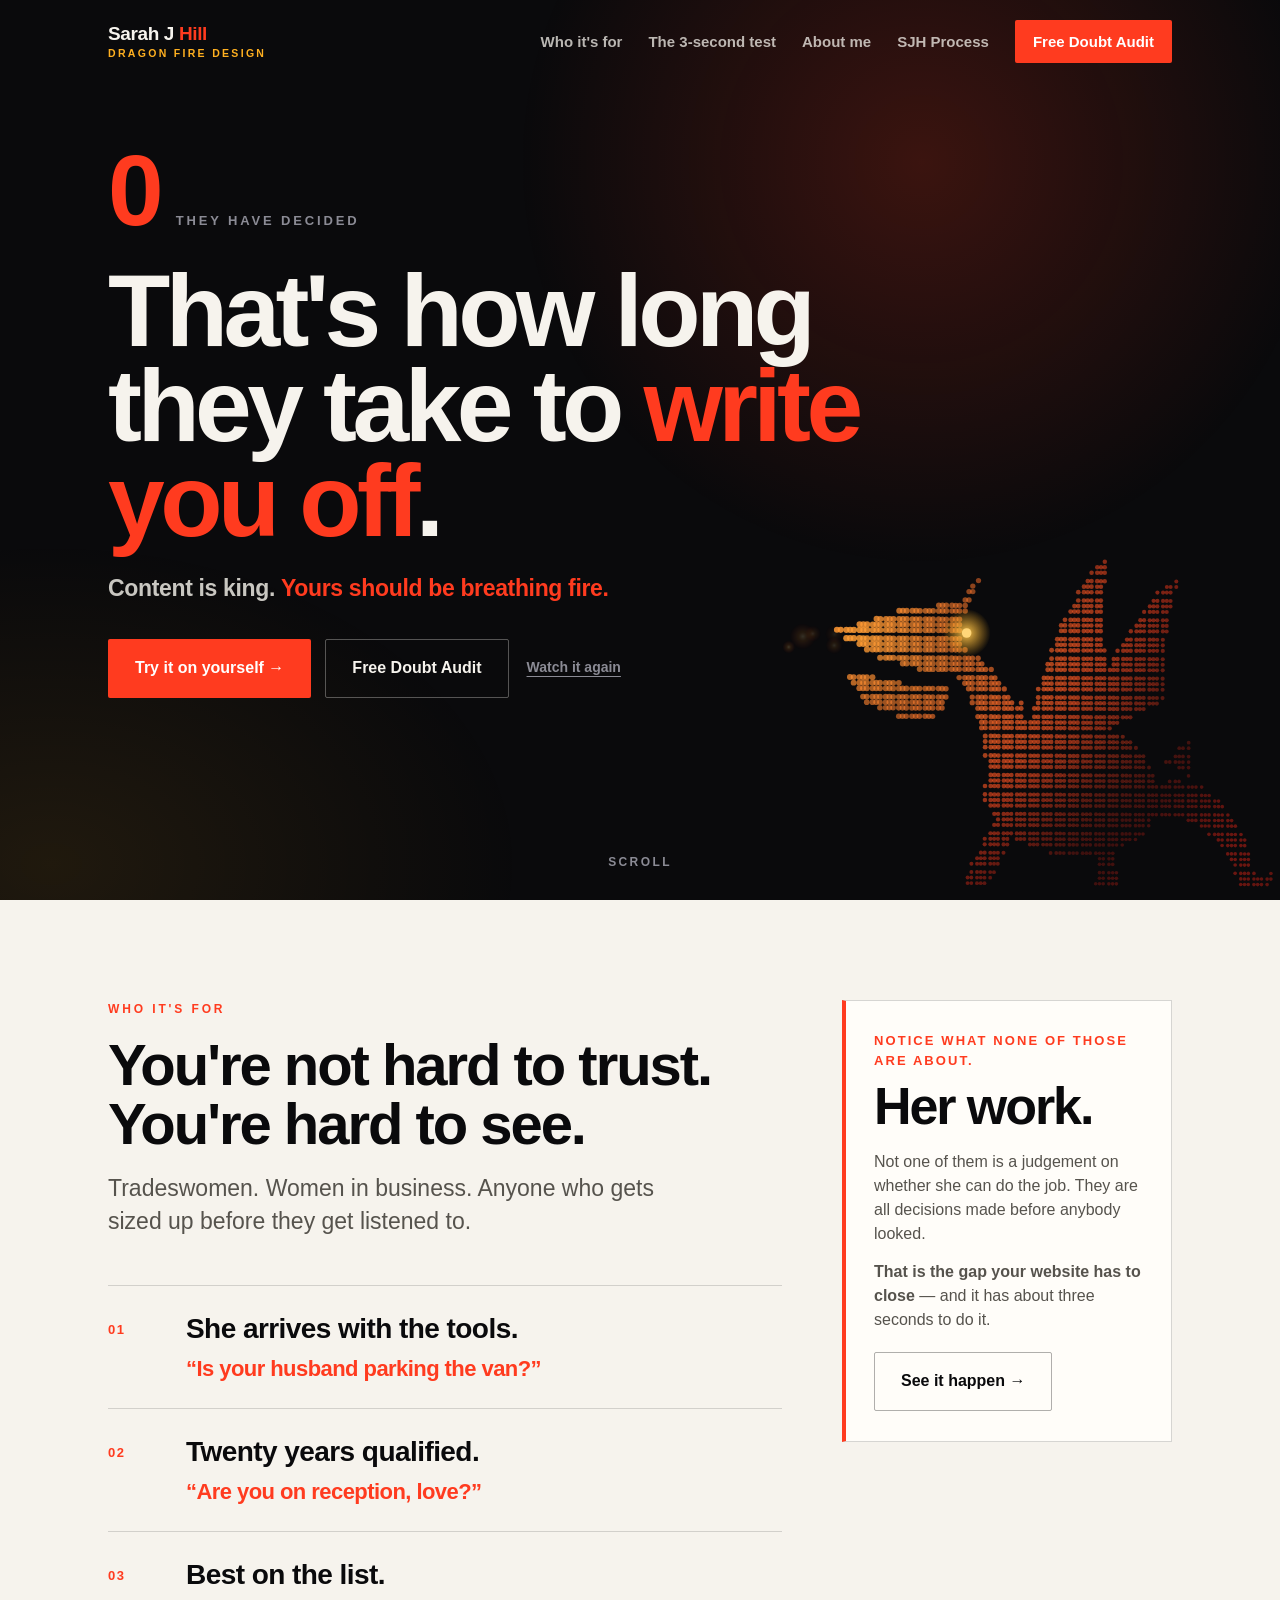
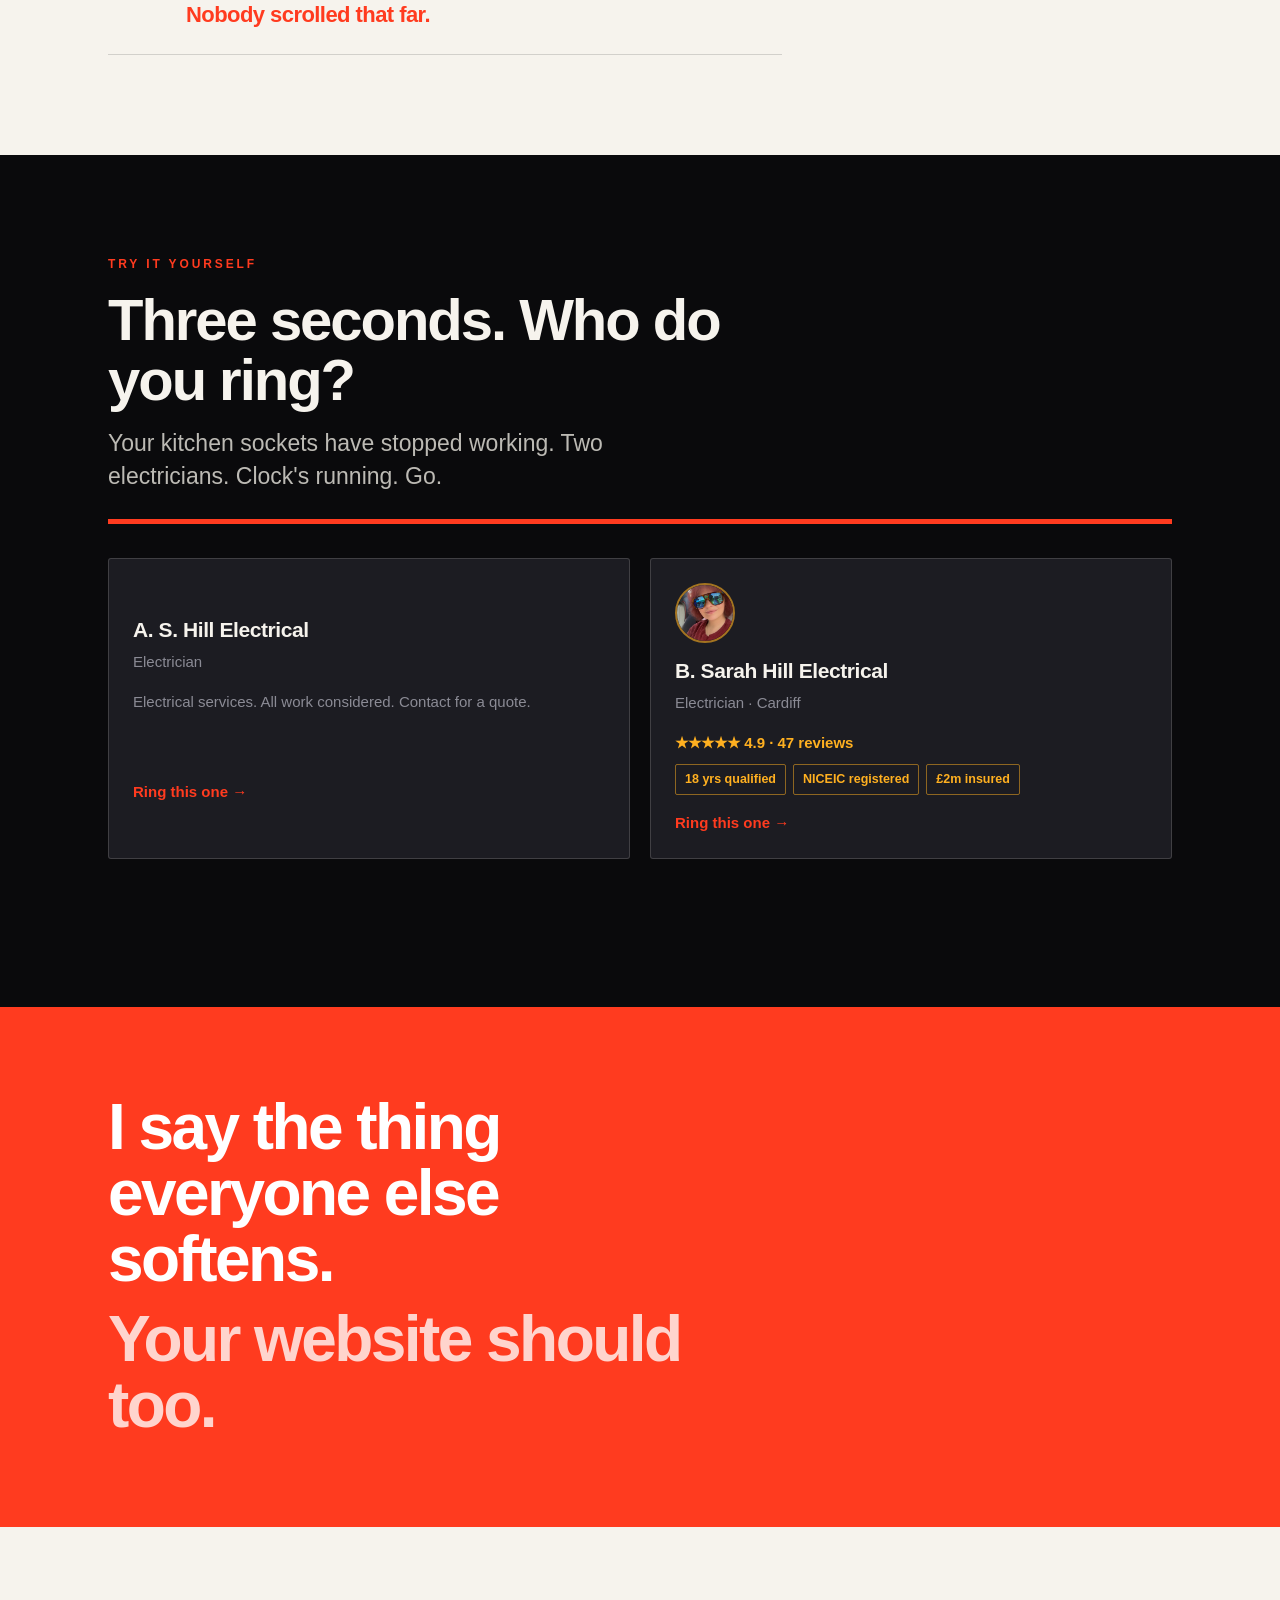
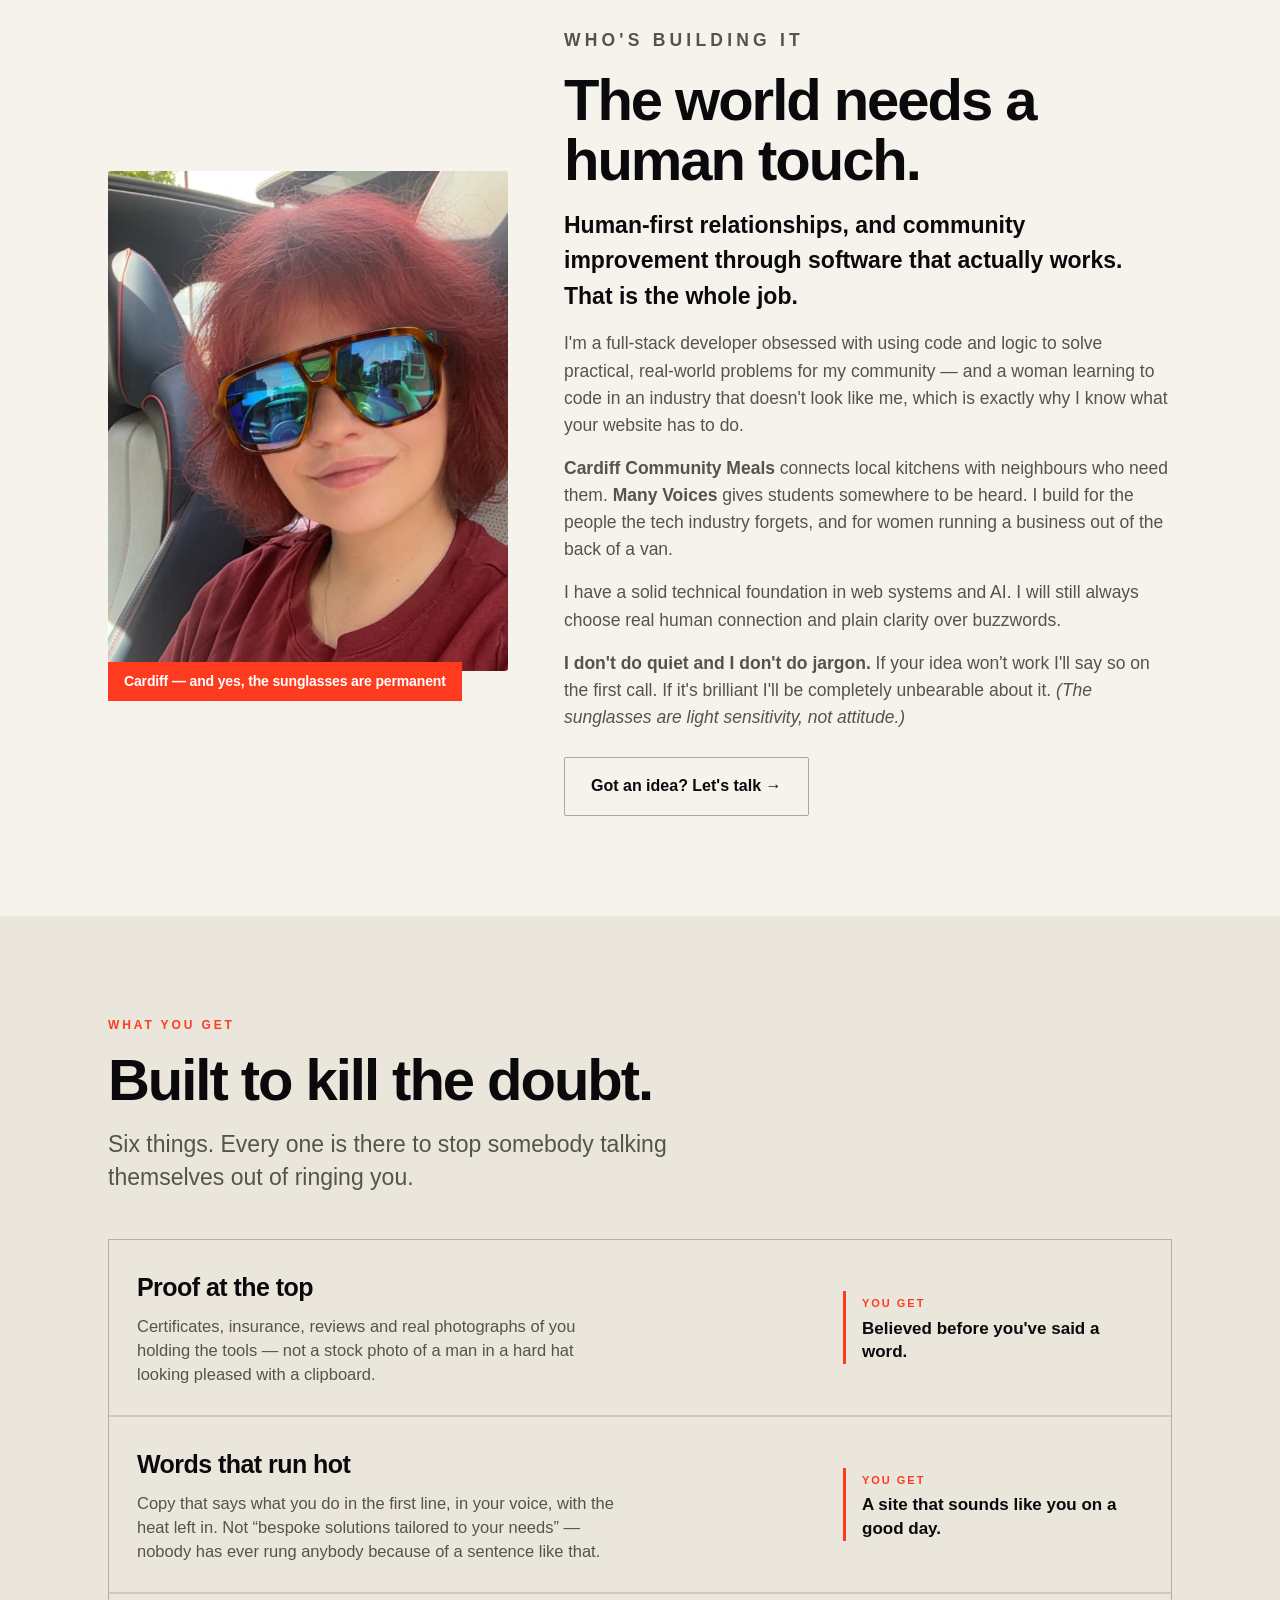
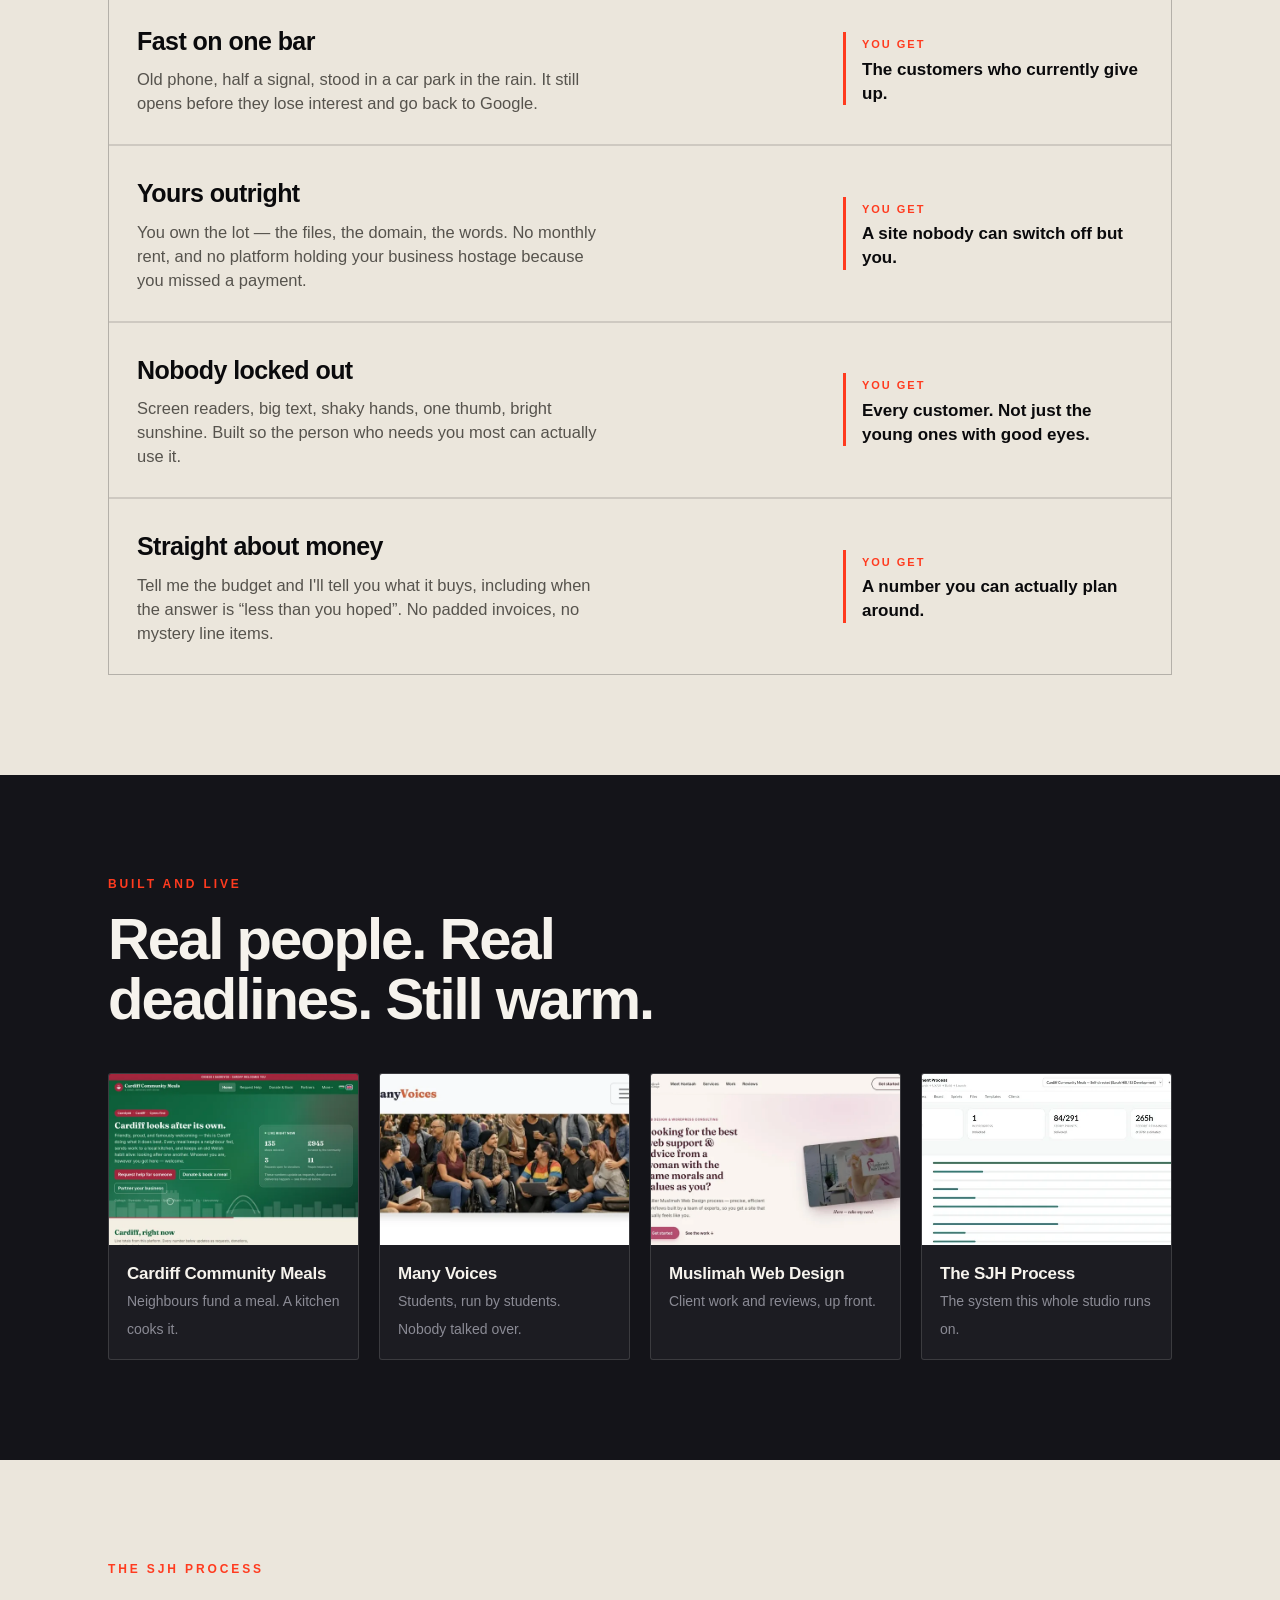
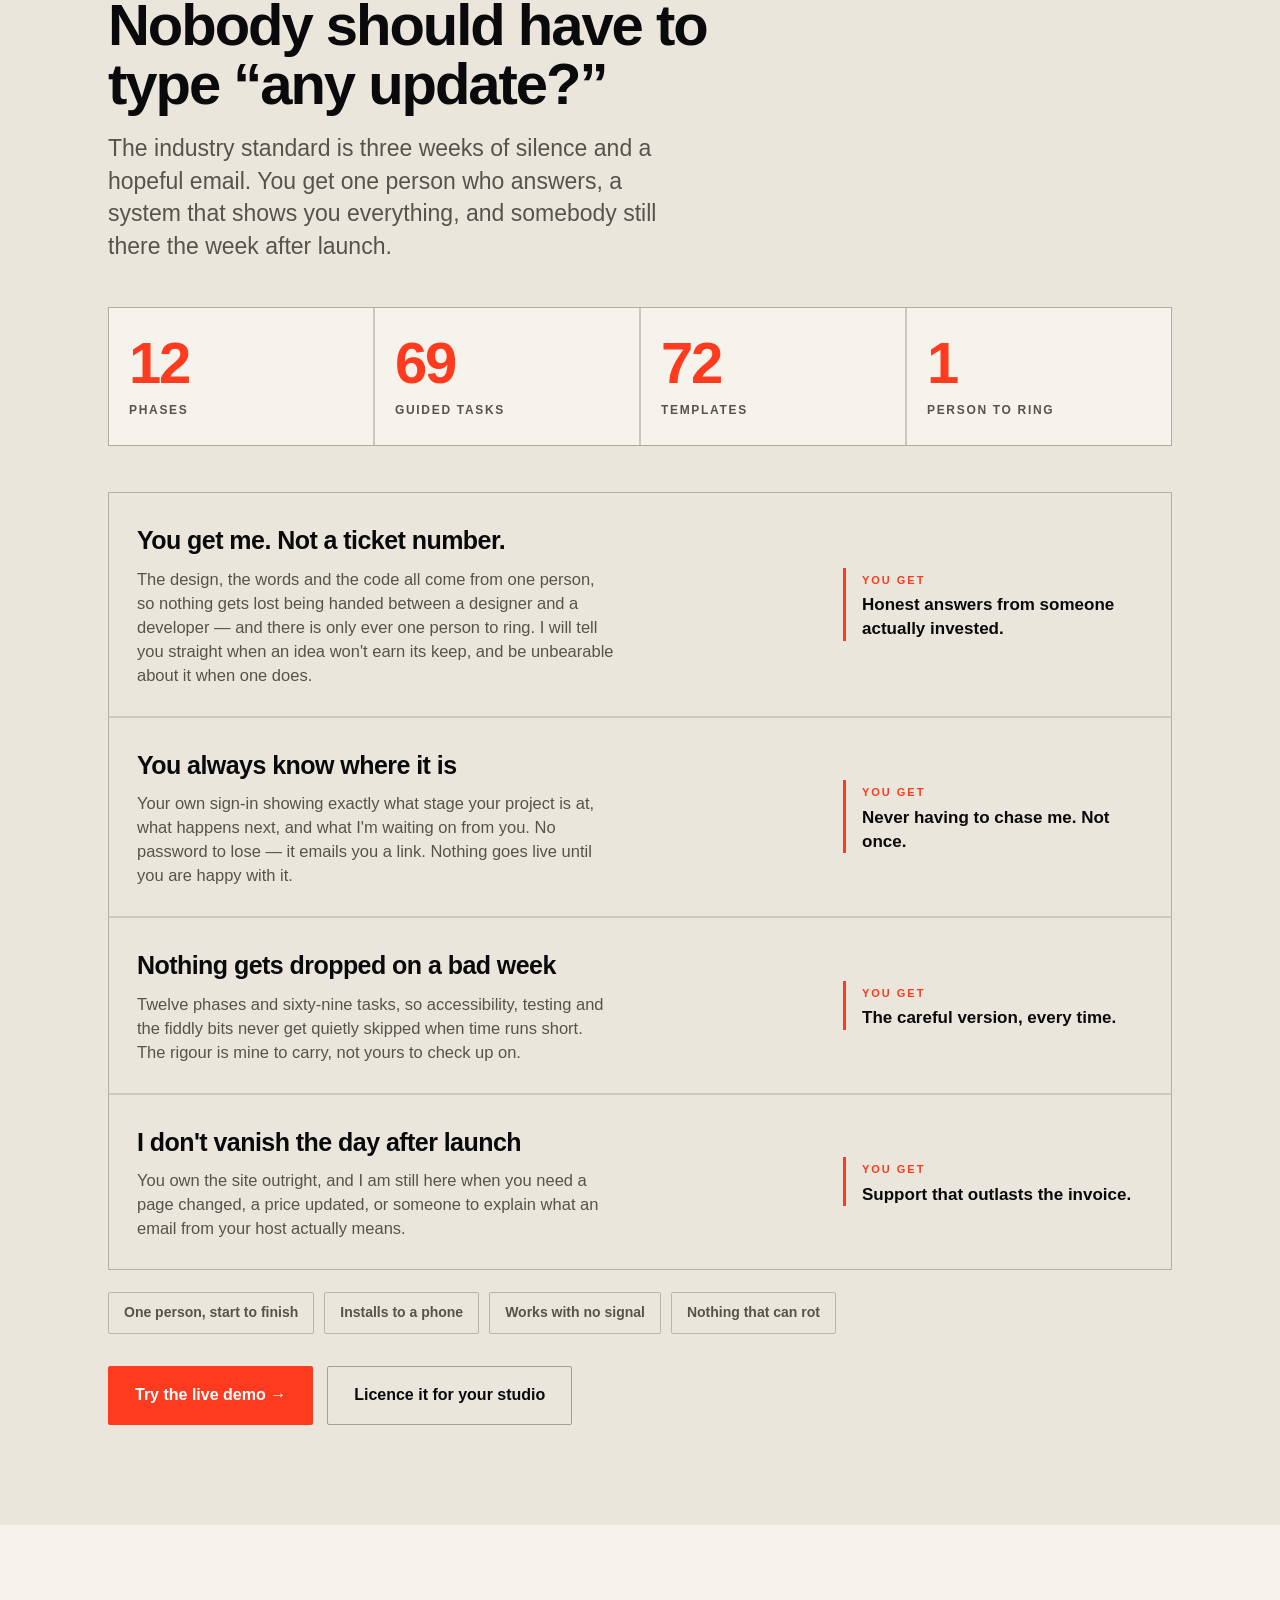
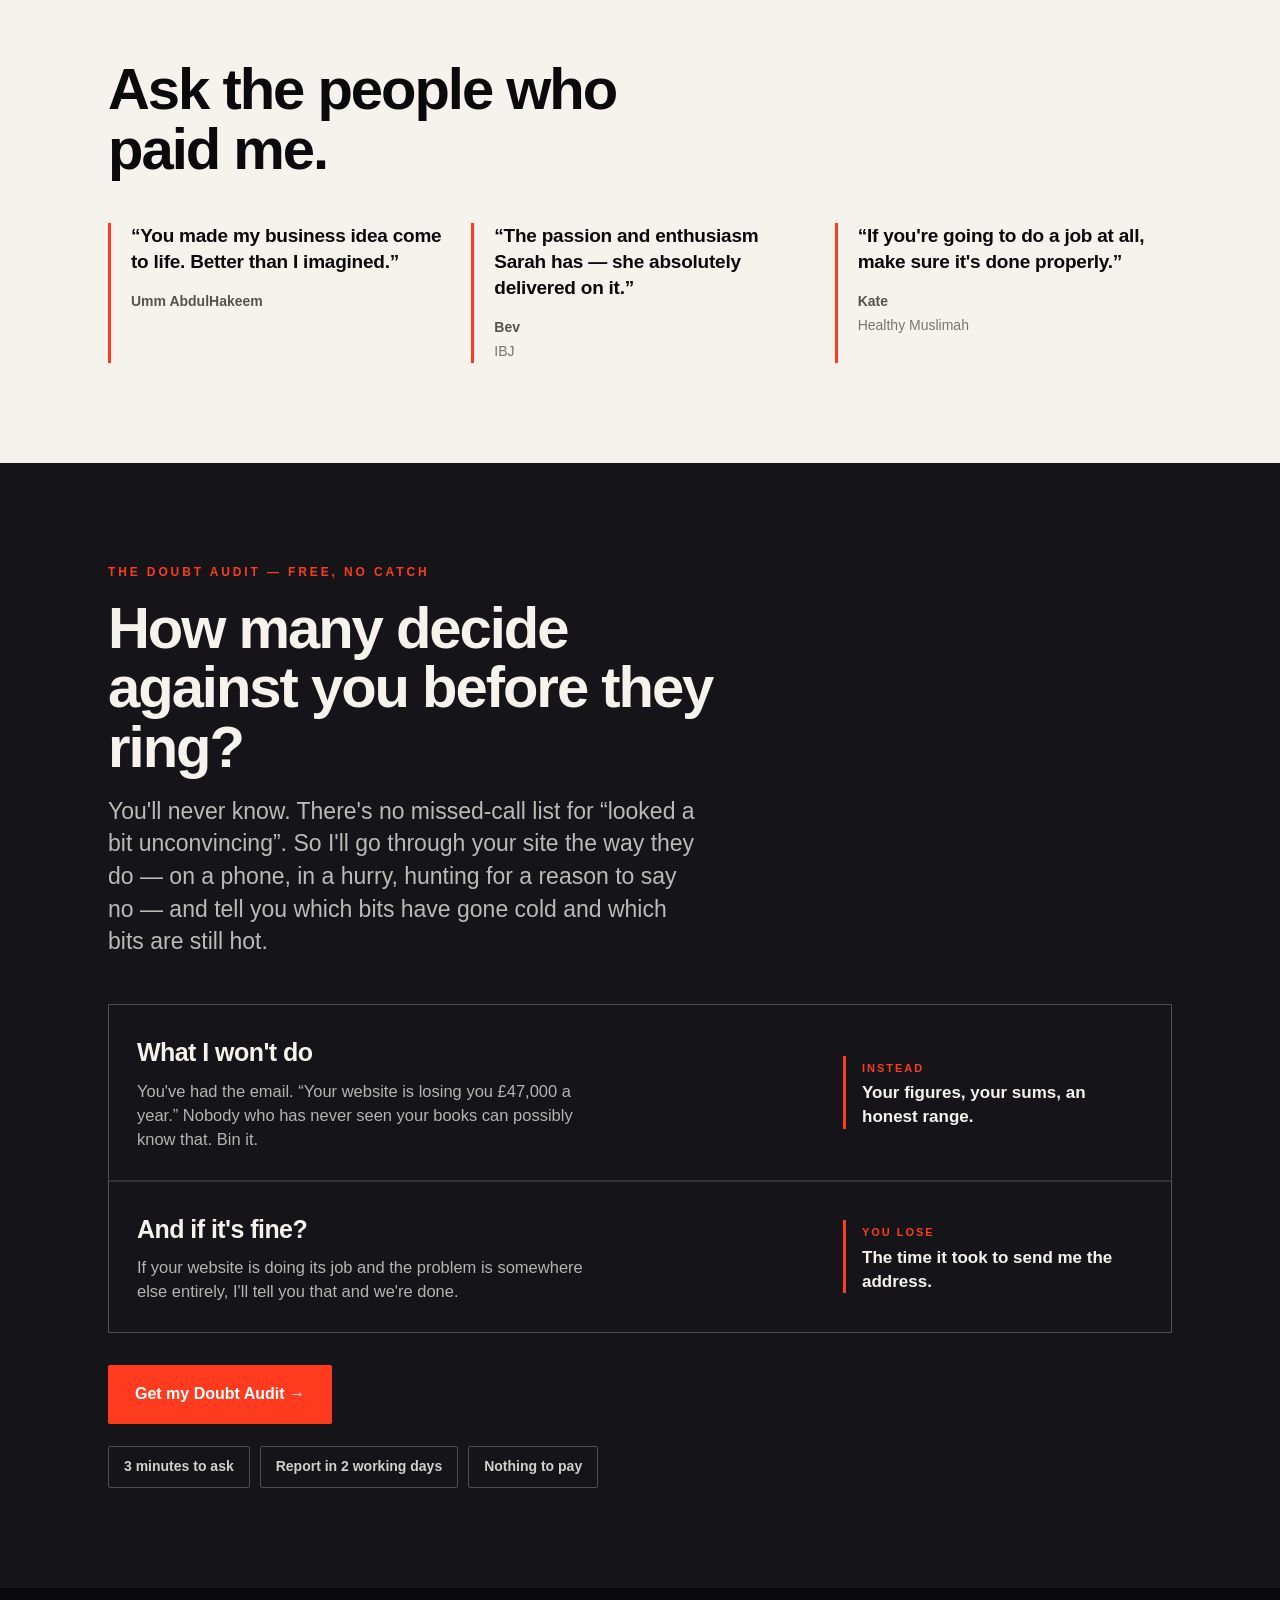
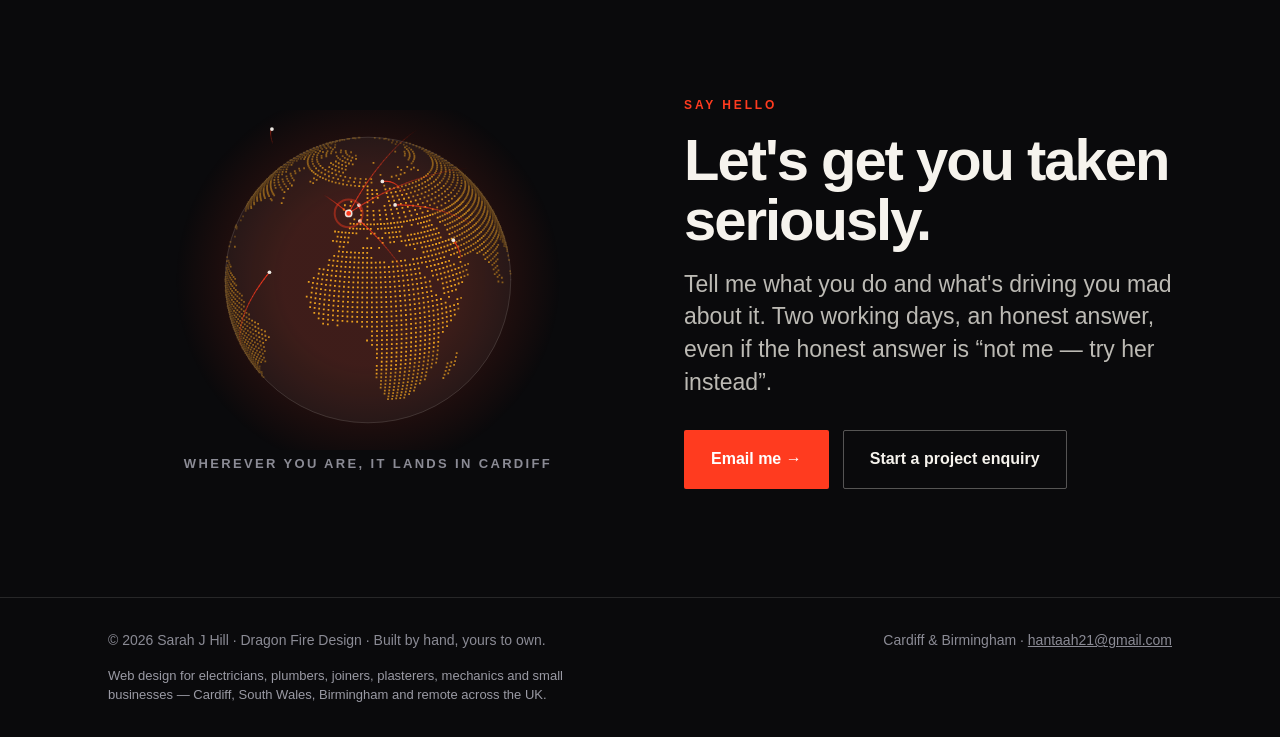
==== index.html @ 54411e5e "Dragon fire across the hero, new slogan, hot copy./deploy.sh" ====
<!DOCTYPE html>
<html lang="en-GB">
<head>
  <meta charset="UTF-8">
  <meta name="viewport" content="width=device-width, initial-scale=1">

  <!-- ============ SEO ============ -->
  <title>Websites for Tradeswomen &amp; Women in Business | Sarah J Hill, Cardiff &amp; Birmingham</title>
  <meta name="description" content="Hand-built, accessible websites for tradeswomen and women in business in Cardiff, Birmingham and across the UK. Proof-first design that gets you taken seriously. Free Doubt Audit — you own the site outright, no monthly rent.">
  <link rel="canonical" href="https://sarahjhill.com/">
  <meta name="author" content="Sarah J Hill">
  <meta name="robots" content="index, follow, max-image-preview:large">
  <meta name="theme-color" content="#0a0a0c">

  <!-- Social sharing -->
  <meta property="og:type" content="website">
  <meta property="og:url" content="https://sarahjhill.com/">
  <meta property="og:site_name" content="Sarah J Hill">
  <meta property="og:title" content="Three seconds is all you get. I build the website that argues back.">
  <meta property="og:description" content="Websites for tradeswomen and women in business. Proof-first design, built by hand in Cardiff and Birmingham.">
  <meta property="og:image" content="https://sarahjhill.com/assets/img/me-sunglasses.webp">
  <meta property="og:locale" content="en_GB">
  <meta name="twitter:card" content="summary_large_image">
  <meta name="twitter:title" content="Three seconds is all you get. I build the website that argues back.">
  <meta name="twitter:description" content="Websites for tradeswomen and women in business. Cardiff &amp; Birmingham.">
  <meta name="twitter:image" content="https://sarahjhill.com/assets/img/me-sunglasses.webp">

  <link rel="icon" href="favicon.svg" type="image/svg+xml">

  <!-- ============ STYLES ============ -->
  <link rel="stylesheet" href="assets/css/01-tokens.css">
  <link rel="stylesheet" href="assets/css/02-layout.css">
  <link rel="stylesheet" href="assets/css/03-components.css">
  <link rel="stylesheet" href="assets/css/05-scene.css">
  <link rel="stylesheet" href="assets/css/06-globe.css">
  <link rel="stylesheet" href="assets/css/04-motion.css">

  <!-- ============ STRUCTURED DATA ============ -->
  <script type="application/ld+json">
  {
    "@context": "https://schema.org",
    "@type": "ProfessionalService",
    "name": "Sarah J Hill",
    "alternateName": "SJ Development",
    "url": "https://sarahjhill.com/",
    "image": "https://sarahjhill.com/assets/img/me-sunglasses.webp",
    "email": "hantaah21@gmail.com",
    "description": "Hand-built, accessible websites for tradeswomen, women in business, community projects and charities.",
    "priceRange": "££",
    "founder": {
      "@type": "Person",
      "name": "Sarah Hill",
      "jobTitle": "Full-Stack Software Developer",
      "sameAs": [
        "https://github.com/sarahjhill",
        "https://www.linkedin.com/in/sarah-hill-software-developer/"
      ]
    },
    "areaServed": [
      { "@type": "City", "name": "Cardiff" },
      { "@type": "City", "name": "Birmingham" },
      { "@type": "Country", "name": "United Kingdom" }
    ],
    "knowsAbout": [
      "web design for tradeswomen",
      "websites for female electricians",
      "accessible web design",
      "small business websites",
      "charity and community project websites"
    ],
    "makesOffer": [
      {
        "@type": "Offer",
        "name": "Free Doubt Audit",
        "description": "A free review of your existing website, judged the way a doubtful customer judges it.",
        "price": "0",
        "priceCurrency": "GBP"
      },
      {
        "@type": "Offer",
        "name": "The SJH Process",
        "description": "A twelve-phase project delivery system with a client sign-in, licensable by other studios."
      }
    ]
  }
  </script>
</head>
<body>

<a class="skip" href="#main">Skip to content</a>
<div id="tick" aria-hidden="true"></div>

<nav id="nav">
  <div class="wrap">
    <a class="brand" href="#top">Sarah J <span>Hill</span><em>Dragon Fire Design</em></a>
    <button class="burger" id="burger" aria-label="Menu" aria-expanded="false" aria-controls="navlinks">
      <span></span><span></span><span></span>
    </button>
    <div class="navlinks" id="navlinks">
      <a href="#you">Who it's for</a>
      <a href="#test">The 3-second test</a>
      <a href="#about">About me</a>
      <a href="#process">SJH Process</a>
      <a class="navcta" href="#audit">Free Doubt Audit</a>
    </div>
  </div>
</nav>

<!-- ============ HERO ============ -->
<header class="hero" id="top">
  <div class="glow" id="glow" aria-hidden="true"></div>
      <div class="scene" aria-hidden="true"><canvas class="sjh-dragon-canvas"></canvas></div>
  <div class="wrap">
    <div class="count" aria-hidden="true">
      <span class="num" id="num">3</span>
      <span class="lbl" id="lbl">seconds to decide</span>
    </div>
    <h1><span class="resolve">That's how long they take to <span class="hit">write you off</span>.</span></h1>
    <p class="sub ember-line">Content is king.
      <b>Yours should be breathing fire.</b></p>
    <div class="cta-row">
      <a class="btn btn-primary" href="#test">Try it on yourself &rarr;</a>
      <a class="btn btn-ghost" href="#audit">Free Doubt Audit</a>
      <button class="replay" id="replay" type="button">Watch it again</button>
    </div>
  </div>
  <div class="scrollcue" aria-hidden="true">Scroll</div>
</header>

<main id="main">

<!-- ============ WHO ============ -->
<section class="band" id="you">
  <div class="wrap">
   <div class="who-grid">
    <div>
    <p class="eyebrow stand">Who it's for</p>
    <h2 class="stand">You're not hard to trust. You're hard to see.</h2>
    <p class="lead stand">Tradeswomen. Women in business. Anyone who gets sized up before they get listened to.</p>
    <div class="lines">
      <div class="line stand"><span class="no">01</span><span class="txt">She arrives with the tools.
        <small>&ldquo;Is your husband parking the van?&rdquo;</small></span></div>
      <div class="line stand"><span class="no">02</span><span class="txt">Twenty years qualified.
        <small>&ldquo;Are you on reception, love?&rdquo;</small></span></div>
      <div class="line stand"><span class="no">03</span><span class="txt">Best on the list.
        <small>Nobody scrolled that far.</small></span></div>
    </div>
    </div>

    <aside class="who-panel stand">
      <p class="who-kicker">Notice what none of those are about.</p>
      <p class="who-big">Her work.</p>
      <p class="who-note">Not one of them is a judgement on whether she can do the job. They are all
        decisions made before anybody looked.</p>
      <p class="who-note"><strong>That is the gap your website has to close</strong> &mdash; and it has
        about three seconds to do it.</p>
      <a class="btn btn-ghost" href="#test" style="margin-top:6px;">See it happen &rarr;</a>
    </aside>
   </div>
  </div>
</section>

<!-- ============ THE 3-SECOND TEST ============ -->
<section class="test" id="test">
  <div class="wrap">
    <p class="eyebrow stand">Try it yourself</p>
    <h2 class="stand">Three seconds. Who do you ring?</h2>
    <p class="lead stand" style="color:#bcbab4">Your kitchen sockets have stopped working. Two electricians.
      Clock's running. Go.</p>

    <div class="testbar" id="testbar" aria-hidden="true"><i></i></div>

    <div class="cards">
      <button class="card" id="cardA" type="button">
        <div class="body">
          <div class="who">A. S. Hill Electrical</div>
          <div class="trade">Electrician</div>
          <p class="thin">Electrical services. All work considered. Contact for a quote.</p>
        </div>
        <div class="pick">Ring this one &rarr;</div>
      </button>

      <button class="card" id="cardB" type="button">
        <div class="body">
          <img class="face" src="assets/img/me-sunglasses.webp" alt="" width="60" height="60" loading="lazy">
          <div class="who">B. Sarah Hill Electrical</div>
          <div class="trade">Electrician &middot; Cardiff</div>
          <div class="stars">&#9733;&#9733;&#9733;&#9733;&#9733; 4.9 &middot; 47 reviews</div>
          <div class="badges"><span>18 yrs qualified</span><span>NICEIC registered</span><span>&pound;2m insured</span></div>
        </div>
        <div class="pick">Ring this one &rarr;</div>
      </button>
    </div>

    <div class="verdict" id="verdict" role="status" aria-live="polite">
      <strong id="vtitle"></strong>
      <p id="vbody"></p>
    </div>
  </div>
</section>

<!-- ============ MANIFESTO ============ -->
<section class="manifesto">
  <div class="wrap">
    <p class="stand">I say the thing everyone else softens.</p>
    <p class="stand">Your website should too.</p>
  </div>
</section>

<!-- ============ ABOUT ============ -->
<section class="band" id="about">
  <div class="wrap">
    <div class="about">
      <div class="portrait stand">
        <img src="assets/img/me-sunglasses.webp" alt="Sarah Hill" width="750" height="1335" loading="lazy">
        <span class="abtag">Cardiff &mdash; and yes, the sunglasses are permanent</span>
      </div>
      <div>
        <p class="eyebrow stand">Who's building it</p>
        <h2 class="stand">The world needs a human touch.</h2>
        <p class="big stand">Human-first relationships, and community improvement through software
          that actually works. That is the whole job.</p>
        <p class="stand">I'm a full-stack developer obsessed with using code and logic to solve
          practical, real-world problems for my community &mdash; and a woman learning to code in an
          industry that doesn't look like me, which is exactly why I know what your website has to do.</p>
        <p class="stand"><strong>Cardiff Community Meals</strong> connects local kitchens with
          neighbours who need them. <strong>Many Voices</strong> gives students somewhere to be heard.
          I build for the people the tech industry forgets, and for women running a business out of
          the back of a van.</p>
        <p class="stand">I have a solid technical foundation in web systems and AI. I will still
          always choose real human connection and plain clarity over buzzwords.</p>
        <p class="stand"><strong>I don't do quiet and I don't do jargon.</strong> If your idea won't
          work I'll say so on the first call. If it's brilliant I'll be completely unbearable about it.
          <em>(The sunglasses are light sensitivity, not attitude.)</em></p>
        <div class="cta-row stand" style="margin-top:26px;">
          <a class="btn btn-ghost" href="#hello">Got an idea? Let's talk &rarr;</a>
        </div>
      </div>
    </div>
  </div>
</section>

<!-- ============ WHAT YOU GET ============ -->
<section class="band alt" id="get">
  <div class="wrap">
    <p class="eyebrow stand">What you get</p>
    <h2 class="stand">Built to kill the doubt.</h2>
    <p class="lead stand">Six things. Every one is there to stop somebody talking themselves out of ringing you.</p>
    <div class="rows">
      <div class="row stand">
        <div><h3>Proof at the top</h3>
          <p>Certificates, insurance, reviews and real photographs of you holding the tools &mdash;
            not a stock photo of a man in a hard hat looking pleased with a clipboard.</p></div>
        <div class="payoff"><em>You get</em><b>Believed before you've said a word.</b></div>
      </div>
      <div class="row stand">
        <div><h3>Words that run hot</h3>
          <p>Copy that says what you do in the first line, in your voice, with the heat left in.
            Not &ldquo;bespoke solutions tailored to your needs&rdquo; &mdash; nobody has ever rung
            anybody because of a sentence like that.</p></div>
        <div class="payoff"><em>You get</em><b>A site that sounds like you on a good day.</b></div>
      </div>

      <div class="row stand">
        <div><h3>Fast on one bar</h3>
          <p>Old phone, half a signal, stood in a car park in the rain. It still opens before
            they lose interest and go back to Google.</p></div>
        <div class="payoff"><em>You get</em><b>The customers who currently give up.</b></div>
      </div>
      <div class="row stand">
        <div><h3>Yours outright</h3>
          <p>You own the lot &mdash; the files, the domain, the words. No monthly rent, and no
            platform holding your business hostage because you missed a payment.</p></div>
        <div class="payoff"><em>You get</em><b>A site nobody can switch off but you.</b></div>
      </div>
      <div class="row stand">
        <div><h3>Nobody locked out</h3>
          <p>Screen readers, big text, shaky hands, one thumb, bright sunshine. Built so the person
            who needs you most can actually use it.</p></div>
        <div class="payoff"><em>You get</em><b>Every customer. Not just the young ones with good eyes.</b></div>
      </div>
      <div class="row stand">
        <div><h3>Straight about money</h3>
          <p>Tell me the budget and I'll tell you what it buys, including when the answer is
            &ldquo;less than you hoped&rdquo;. No padded invoices, no mystery line items.</p></div>
        <div class="payoff"><em>You get</em><b>A number you can actually plan around.</b></div>
      </div>
    </div>
  </div>
</section>

<!-- ============ WORK ============ -->
<section class="dark" id="work">
  <div class="wrap">
    <p class="eyebrow stand">Built and live</p>
    <h2 class="stand">Real people. Real deadlines. Still warm.</h2>
    <div class="work">
      <a class="tile stand" href="https://sarahjhill.com" target="_blank" rel="noopener">
        <img src="assets/img/cardiff-live.webp" alt="Cardiff Community Meals website" loading="lazy">
        <div class="cap"><b>Cardiff Community Meals</b><span>Neighbours fund a meal. A kitchen cooks it.</span></div></a>
      <a class="tile stand" href="https://sarahjhill.github.io/many-voices" target="_blank" rel="noopener">
        <img src="assets/img/many-voices-live.webp" alt="Many Voices website" loading="lazy">
        <div class="cap"><b>Many Voices</b><span>Students, run by students. Nobody talked over.</span></div></a>
      <a class="tile stand" href="https://sarahjhill.github.io/muslimah-web-design" target="_blank" rel="noopener">
        <img src="assets/img/muslimah-live.webp" alt="Muslimah Web Design website" loading="lazy">
        <div class="cap"><b>Muslimah Web Design</b><span>Client work and reviews, up front.</span></div></a>
      <a class="tile stand" href="https://sarahjhill.com/project-os.html" target="_blank" rel="noopener">
        <img src="assets/img/projectos-dashboard.webp" alt="The SJH Process dashboard" loading="lazy">
        <div class="cap"><b>The SJH Process</b><span>The system this whole studio runs on.</span></div></a>
    </div>
  </div>
</section>

<!-- ============ SJH PROCESS ============ -->
<section class="band alt" id="process">
  <div class="wrap">
    <p class="eyebrow stand">The SJH Process</p>
    <h2 class="stand">Nobody should have to type &ldquo;any update?&rdquo;</h2>
    <p class="lead stand">The industry standard is three weeks of silence and a hopeful email.
      You get one person who answers, a system that shows you everything, and somebody still
      there the week after launch.</p>

    <div class="stats" style="background:rgba(10,10,12,.14);border-color:rgba(10,10,12,.14);">
      <div class="stat stand" style="background:var(--paper);"><div class="v" data-count="12" style="color:var(--flame)">0</div><div class="k" style="color:var(--mute-dark)">Phases</div></div>
      <div class="stat stand" style="background:var(--paper);"><div class="v" data-count="69" style="color:var(--flame)">0</div><div class="k" style="color:var(--mute-dark)">Guided tasks</div></div>
      <div class="stat stand" style="background:var(--paper);"><div class="v" data-count="72" style="color:var(--flame)">0</div><div class="k" style="color:var(--mute-dark)">Templates</div></div>
      <div class="stat stand" style="background:var(--paper);"><div class="v" data-count="1" style="color:var(--flame)">0</div><div class="k" style="color:var(--mute-dark)">Person to ring</div></div>
    </div>

    <div class="rows">
      <div class="row stand">
        <div><h3>You get me. Not a ticket number.</h3>
          <p>The design, the words and the code all come from one person, so nothing gets lost being
            handed between a designer and a developer &mdash; and there is only ever one person to ring.
            I will tell you straight when an idea won't earn its keep, and be unbearable about it when
            one does.</p></div>
        <div class="payoff"><em>You get</em><b>Honest answers from someone actually invested.</b></div>
      </div>
      <div class="row stand">
        <div><h3>You always know where it is</h3>
          <p>Your own sign-in showing exactly what stage your project is at, what happens next, and
            what I'm waiting on from you. No password to lose &mdash; it emails you a link. Nothing
            goes live until you are happy with it.</p></div>
        <div class="payoff"><em>You get</em><b>Never having to chase me. Not once.</b></div>
      </div>
      <div class="row stand">
        <div><h3>Nothing gets dropped on a bad week</h3>
          <p>Twelve phases and sixty-nine tasks, so accessibility, testing and the fiddly bits never
            get quietly skipped when time runs short. The rigour is mine to carry, not yours to
            check up on.</p></div>
        <div class="payoff"><em>You get</em><b>The careful version, every time.</b></div>
      </div>
      <div class="row stand">
        <div><h3>I don't vanish the day after launch</h3>
          <p>You own the site outright, and I am still here when you need a page changed, a price
            updated, or someone to explain what an email from your host actually means.</p></div>
        <div class="payoff"><em>You get</em><b>Support that outlasts the invoice.</b></div>
      </div>
    </div>

    <div class="chips stand">
      <span class="chip">One person, start to finish</span><span class="chip">Installs to a phone</span>
      <span class="chip">Works with no signal</span><span class="chip">Nothing that can rot</span>
    </div>
    <div class="cta-row stand" style="margin-top:32px;">
      <a class="btn btn-primary" href="https://sarahjhill.com/project-os.html">Try the live demo &rarr;</a>
      <a class="btn btn-ghost" href="#hello">Licence it for your studio</a>
    </div>
  </div>
</section>

<!-- ============ PROOF ============ -->
<section class="band">
  <div class="wrap">
    <p class="eyebrow stand">In their words</p>
    <h2 class="stand">Ask the people who paid me.</h2>
    <div class="quotes">
      <div class="q stand"><p>&ldquo;You made my business idea come to life. Better than I imagined.&rdquo;</p>
        <cite>Umm AbdulHakeem</cite></div>
      <div class="q stand"><p>&ldquo;The passion and enthusiasm Sarah has &mdash; she absolutely delivered on it.&rdquo;</p>
        <cite>Bev <span>IBJ</span></cite></div>
      <div class="q stand"><p>&ldquo;If you're going to do a job at all, make sure it's done properly.&rdquo;</p>
        <cite>Kate <span>Healthy Muslimah</span></cite></div>
    </div>
  </div>
</section>

<!-- ============ DOUBT AUDIT ============ -->
<section class="dark" id="audit">
  <div class="wrap">
    <p class="eyebrow stand">The Doubt Audit &mdash; free, no catch</p>
    <h2 class="stand">How many decide against you before they ring?</h2>
    <p class="lead stand">You'll never know. There's no missed-call list for &ldquo;looked a bit
      unconvincing&rdquo;. So I'll go through your site the way they do &mdash; on a phone, in a hurry,
      hunting for a reason to say no &mdash; and tell you which bits have gone cold and which
      bits are still hot.</p>
    <div class="rows">
      <div class="row stand">
        <div><h3>What I won't do</h3>
          <p>You've had the email. &ldquo;Your website is losing you &pound;47,000 a year.&rdquo;
            Nobody who has never seen your books can possibly know that. Bin it.</p></div>
        <div class="payoff"><em>Instead</em><b>Your figures, your sums, an honest range.</b></div>
      </div>
      <div class="row stand">
        <div><h3>And if it's fine?</h3>
          <p>If your website is doing its job and the problem is somewhere else entirely,
            I'll tell you that and we're done.</p></div>
        <div class="payoff"><em>You lose</em><b>The time it took to send me the address.</b></div>
      </div>
    </div>
    <div class="cta-row stand" style="margin-top:32px;">
      <a class="btn btn-primary" href="https://sarahjhill.com/website-audit.html">Get my Doubt Audit &rarr;</a>
    </div>
    <div class="chips stand">
      <span class="chip">3 minutes to ask</span><span class="chip">Report in 2 working days</span>
      <span class="chip">Nothing to pay</span>
    </div>
  </div>
</section>

<!-- ============ CLOSE ============ -->
<section class="close" id="hello">
  <div class="wrap">
   <div class="globe-wrap">
    <div class="stand">
      <div class="sjh-globe" aria-hidden="true"><canvas class="sjh-globe-canvas"></canvas></div>
      <p class="sjh-globe-note">Wherever you are, it lands in Cardiff</p>
    </div>
   <div>
    <p class="eyebrow stand">Say hello</p>
    <h2 class="stand">Let's get you taken seriously.</h2>
    <p class="lead stand">Tell me what you do and what's driving you mad about it. Two working days,
      an honest answer, even if the honest answer is &ldquo;not me &mdash; try her instead&rdquo;.</p>
    <div class="cta-row stand" style="margin-top:32px;">
      <a class="btn btn-primary" href="mailto:hantaah21@gmail.com">Email me &rarr;</a>
      <a class="btn btn-ghost" href="https://sarahjhill.com/project-os.html">Start a project enquiry</a>
    </div>
   </div>
   </div>
  </div>
</section>

</main>

<footer>
  <div class="wrap">
    <span>&copy; <span id="yr">2026</span> Sarah J Hill &middot; Dragon Fire Design &middot; Built by hand, yours to own.</span>
    <span>Cardiff &amp; Birmingham &middot; <a href="mailto:hantaah21@gmail.com">hantaah21@gmail.com</a></span>
    <span class="footnote">Web design for electricians, plumbers, joiners, plasterers, mechanics and
      small businesses &mdash; Cardiff, South Wales, Birmingham and remote across the UK.</span>
  </div>
</footer>

<script src="assets/js/main.js" defer></script>
<script src="assets/js/dragon.js" defer></script>
<script src="assets/js/globe.js" defer></script>
</body>
</html>
---- assets/css/01-tokens.css ----
/* ============================================================
   01 · TOKENS
   Design tokens, reset and base typography.
   Change --flame and the whole site changes personality.
   ------------------------------------------------------------
   Index:  :root tokens · reset · base body · links & images
           focus states · skip link
   ============================================================ */

:root{
  --ink:#0a0a0c; --ink-2:#141419; --ink-3:#1c1c22;
  --paper:#f6f3ed; --paper-2:#ebe6dc;
  --flame:#ff3b1f; --amber:#ffb020;
  --mute:#8b8b95; --mute-dark:#56534d;
  --sans:-apple-system,BlinkMacSystemFont,"Segoe UI",Roboto,"Helvetica Neue",Arial,sans-serif;
}
*{box-sizing:border-box;margin:0;padding:0;}
html{scroll-behavior:smooth;}
body{background:var(--ink);color:var(--paper);font-family:var(--sans);font-size:18px;
  line-height:1.55;-webkit-font-smoothing:antialiased;overflow-x:hidden;}
.wrap{max-width:1120px;margin:0 auto;padding:0 28px;}
a{color:inherit;}
img{max-width:100%;display:block;}
:focus-visible{outline:3px solid var(--amber);outline-offset:3px;}
.skip{position:absolute;left:-9999px;background:var(--flame);color:#fff;padding:12px 18px;z-index:200;font-weight:700;}
.skip:focus{left:12px;top:12px;}
---- assets/css/02-layout.css ----
/* ============================================================
   02 · LAYOUT
   Page furniture: progress bar, sticky nav, hero, section shells.
   ------------------------------------------------------------
   Index:  #tick progress · nav + mobile menu · hero + glow
           buttons · section shells · reveal base
   ============================================================ */

/* progress bar: the 3s countdown, then it becomes scroll progress */
#tick{position:fixed;top:0;left:0;height:3px;width:0;background:var(--flame);z-index:120;}
#tick.run{animation:tickfill 3s linear forwards;}
@keyframes tickfill{to{width:100%;}}

/* ---------------- STICKY NAV ---------------- */
nav{position:fixed;top:0;left:0;right:0;z-index:110;padding:20px 0;
  transition:background .3s ease,padding .3s ease,box-shadow .3s ease,backdrop-filter .3s;}
nav.stuck{background:rgba(10,10,12,.86);backdrop-filter:blur(14px);padding:12px 0;
  box-shadow:0 1px 0 rgba(246,243,237,.12);}
nav .wrap{display:flex;align-items:center;justify-content:space-between;gap:20px;}
.brand{font-weight:800;letter-spacing:-.02em;font-size:19px;text-decoration:none;
  color:var(--paper);display:block;line-height:1.1;}
.brand em{display:block;font-style:normal;font-size:10.5px;font-weight:700;
  letter-spacing:.22em;text-transform:uppercase;color:var(--amber);margin-top:3px;}
.brand span{color:var(--flame);}
.navlinks{display:flex;gap:26px;font-size:15px;font-weight:600;align-items:center;}
.navlinks a{text-decoration:none;color:var(--paper);opacity:.74;transition:opacity .2s;padding:4px 0;}
.navlinks a:hover,.navlinks a.active{opacity:1;}
.navlinks a.active{box-shadow:inset 0 -2px 0 var(--flame);}
.navcta{background:var(--flame);color:#fff !important;opacity:1 !important;padding:10px 18px !important;
  border-radius:2px;box-shadow:none !important;}
.burger{display:none;background:none;border:0;cursor:pointer;padding:8px;}
.burger span{display:block;width:24px;height:2px;background:var(--paper);margin:5px 0;transition:transform .25s,opacity .25s;}
nav.open .burger span:nth-child(1){transform:translateY(7px) rotate(45deg);}
nav.open .burger span:nth-child(2){opacity:0;}
nav.open .burger span:nth-child(3){transform:translateY(-7px) rotate(-45deg);}
@media(max-width:900px){
  .burger{display:block;}
  .navlinks{position:fixed;inset:0 0 auto 0;top:0;padding:88px 28px 28px;background:rgba(10,10,12,.97);
    backdrop-filter:blur(14px);flex-direction:column;align-items:flex-start;gap:4px;
    transform:translateY(-102%);transition:transform .32s cubic-bezier(.2,.7,.2,1);}
  nav.open .navlinks{transform:none;}
  .navlinks a{font-size:22px;padding:12px 0;width:100%;}
}

/* ---------------- HERO ---------------- */
.hero{min-height:100svh;display:flex;align-items:center;position:relative;overflow:hidden;background:var(--ink);}
.glow{position:absolute;inset:0;z-index:1;pointer-events:none;
  background:radial-gradient(620px 620px at var(--mx,72%) var(--my,18%), rgba(255,59,31,.20), transparent 65%),
             radial-gradient(760px 520px at 4% 96%, rgba(255,176,32,.09), transparent 62%);
  transition:background .18s ease-out;}
.hero .wrap{width:100%;position:relative;z-index:3;padding-top:92px;
  padding-bottom:clamp(110px,16vh,200px);}
.count{display:flex;align-items:baseline;gap:18px;margin-bottom:22px;height:92px;}
.count .num{font-size:100px;line-height:.8;font-weight:800;letter-spacing:-.06em;color:var(--flame);
  font-variant-numeric:tabular-nums;}
.count .lbl{font-size:13px;letter-spacing:.22em;text-transform:uppercase;color:var(--mute);font-weight:700;}
h1{font-size:clamp(42px,8.4vw,102px);line-height:.93;font-weight:800;letter-spacing:-.045em;
  margin-bottom:22px;max-width:16ch;}
h1 .hit{color:var(--flame);}
.resolve{filter:blur(15px);opacity:.22;transition:filter .8s cubic-bezier(.2,.7,.2,1),opacity .8s ease;}
.resolved .resolve{filter:blur(0);opacity:1;}
.hero .sub{font-size:clamp(18px,2.1vw,23px);color:#c9c7c1;max-width:46ch;margin-bottom:32px;
  opacity:0;transform:translateY(14px);transition:opacity .6s ease .15s,transform .6s ease .15s;}
.resolved .hero .sub{opacity:1;transform:none;}
.cta-row{display:flex;flex-wrap:wrap;gap:14px;align-items:center;}
.hero .cta-row{opacity:0;transform:translateY(14px);transition:opacity .6s ease .3s,transform .6s ease .3s;}
.resolved .hero .cta-row{opacity:1;transform:none;}
.scrollcue{position:absolute;bottom:28px;left:50%;transform:translateX(-50%);z-index:3;
  color:var(--mute);font-size:12px;letter-spacing:.2em;text-transform:uppercase;font-weight:700;
  opacity:0;transition:opacity .6s ease .8s;}
.resolved .scrollcue{opacity:1;animation:bob 2.4s ease-in-out infinite 1.4s;}
@keyframes bob{0%,100%{transform:translate(-50%,0);}50%{transform:translate(-50%,7px);}}

.btn{display:inline-flex;align-items:center;gap:10px;text-decoration:none;font-weight:700;font-size:16px;
  padding:16px 26px;border-radius:2px;border:1.5px solid transparent;cursor:pointer;font-family:inherit;
  transition:transform .18s ease,background .18s ease,border-color .18s,color .18s;}
.btn-primary{background:var(--flame);color:#fff;}
.btn-primary:hover{transform:translateY(-2px);background:#ff5537;}
.btn-ghost{border-color:rgba(246,243,237,.32);color:var(--paper);}
.btn-ghost:hover{border-color:var(--paper);transform:translateY(-2px);}
section.band .btn-ghost{border-color:rgba(10,10,12,.32);color:var(--ink);}
section.band .btn-ghost:hover{border-color:var(--ink);}
.replay{background:none;border:0;color:var(--mute);font:inherit;font-size:14px;font-weight:600;
  cursor:pointer;text-decoration:underline;text-underline-offset:4px;padding:8px 4px;}
.replay:hover{color:var(--paper);}

/* ---------------- SECTIONS ---------------- */
section.band{background:var(--paper);color:var(--ink);padding:100px 0;}
section.band.alt{background:var(--paper-2);}
section.dark{background:var(--ink-2);color:var(--paper);padding:100px 0;}
.eyebrow{font-size:12px;letter-spacing:.24em;text-transform:uppercase;font-weight:800;
  color:var(--flame);margin-bottom:16px;}
h2{font-size:clamp(31px,5.2vw,58px);line-height:1.03;font-weight:800;letter-spacing:-.035em;
  margin-bottom:18px;max-width:19ch;}
.lead{font-size:clamp(18px,2.1vw,23px);line-height:1.42;max-width:46ch;color:var(--mute-dark);}
section.dark .lead,.close .lead{color:#bcbab4;}
.stand{opacity:0;transform:translateY(26px);}
.stand.in{opacity:1;transform:none;
  transition:opacity .55s cubic-bezier(.2,.7,.2,1),transform .55s cubic-bezier(.2,.7,.2,1);}
---- assets/css/03-components.css ----
/* ============================================================
   03 · COMPONENTS
   Everything that repeats inside a section.
   ------------------------------------------------------------
   Index:  shock lines · the 3-second test · audit rows
           manifesto · about + portrait · work tiles
           stats · chips · quotes · close · footer
   ============================================================ */

/* ---------------- SHOCK LINES ---------------- */
.lines{margin-top:48px;border-top:1px solid rgba(10,10,12,.15);}
.line{padding:26px 0;border-bottom:1px solid rgba(10,10,12,.15);
  display:grid;grid-template-columns:58px 1fr;gap:20px;align-items:start;
  transition:padding-left .25s ease;}
.line:hover{padding-left:10px;}
.line .no{font-size:13px;font-weight:800;letter-spacing:.12em;color:var(--flame);padding-top:8px;}
.line .txt{font-size:clamp(20px,2.7vw,28px);line-height:1.24;font-weight:700;letter-spacing:-.02em;}
.line .txt small{display:block;font-size:clamp(17px,2.2vw,22px);font-weight:700;color:var(--flame);margin-top:8px;}
@media(max-width:600px){.line{grid-template-columns:38px 1fr;gap:12px;}}

/* ---------------- THE 3-SECOND TEST ---------------- */
.test{background:var(--ink);color:var(--paper);padding:100px 0;}
.testbar{height:5px;background:rgba(246,243,237,.14);margin:26px 0 34px;overflow:hidden;}
.testbar i{display:block;height:100%;width:0;background:var(--flame);}
.testbar.go i{animation:tickfill 3s linear forwards;}
.cards{display:grid;grid-template-columns:1fr 1fr;gap:20px;}
@media(max-width:760px){.cards{grid-template-columns:1fr;}}
.card{background:var(--ink-3);border:1.5px solid rgba(246,243,237,.16);padding:24px;text-align:left;
  cursor:pointer;font:inherit;color:inherit;border-radius:3px;transition:border-color .2s,transform .2s,background .2s;}
.card:hover{border-color:var(--flame);transform:translateY(-3px);}
.card[disabled]{cursor:default;}
.card .who{font-size:21px;font-weight:800;letter-spacing:-.02em;margin-bottom:4px;}
.card .trade{color:var(--mute);font-size:15px;margin-bottom:16px;}
.card .body{min-height:150px;}
.card .thin{color:var(--mute);font-size:15px;}
.badges{display:flex;flex-wrap:wrap;gap:7px;margin-bottom:12px;}
.badges span{font-size:12.5px;font-weight:700;border:1px solid rgba(255,176,32,.5);color:var(--amber);
  padding:5px 9px;border-radius:2px;}
.stars{color:var(--amber);font-weight:800;font-size:15px;margin-bottom:10px;}
.face{width:60px;height:60px;border-radius:50%;object-fit:cover;margin-bottom:12px;
  border:2px solid rgba(255,176,32,.6);}
.pick{margin-top:16px;font-weight:800;color:var(--flame);font-size:15px;}
.verdict{margin-top:30px;border-left:3px solid var(--flame);padding:4px 0 4px 22px;
  max-width:60ch;opacity:0;transform:translateY(12px);transition:opacity .5s,transform .5s;}
.verdict.show{opacity:1;transform:none;}
.verdict strong{display:block;font-size:clamp(22px,3.4vw,32px);font-weight:800;letter-spacing:-.025em;
  line-height:1.15;margin-bottom:10px;}
.verdict p{color:#bcbab4;}
.chosen{border-color:var(--amber) !important;background:#22222a;}

/* ---------------- AUDIT-STYLE ROWS ---------------- */
.rows{margin-top:46px;display:grid;gap:2px;background:rgba(10,10,12,.13);border:1px solid rgba(10,10,12,.13);}
section.dark .rows{background:rgba(246,243,237,.14);border-color:rgba(246,243,237,.14);}
.row{background:var(--paper-2);padding:28px;display:grid;grid-template-columns:1fr 300px;gap:28px;
  align-items:start;transition:background .22s ease;}
section.band .row{background:var(--paper);}
section.band.alt .row{background:var(--paper-2);}
section.dark .row{background:var(--ink-2);}
section.band .row:hover{background:#fffdf9;}
section.dark .row:hover{background:var(--ink-3);}
.row h3{font-size:clamp(20px,2.4vw,25px);font-weight:800;letter-spacing:-.022em;margin-bottom:8px;}
.row p{font-size:16.5px;color:var(--mute-dark);line-height:1.45;max-width:52ch;}
section.dark .row p{color:#b6b4ae;}
.payoff{border-left:3px solid var(--flame);padding-left:16px;font-size:16px;line-height:1.4;align-self:center;}
.payoff b{display:block;color:var(--ink);font-weight:800;font-size:17px;margin-top:3px;}
section.dark .payoff b{color:var(--paper);}
.payoff em{font-style:normal;font-size:11px;letter-spacing:.18em;text-transform:uppercase;
  color:var(--flame);font-weight:800;}
@media(max-width:820px){.row{grid-template-columns:1fr;gap:16px;}}

/* ---------------- MANIFESTO ---------------- */
.manifesto{background:var(--flame);color:#fff;padding:88px 0;}
.manifesto p{font-size:clamp(28px,5.6vw,64px);line-height:1.03;font-weight:800;letter-spacing:-.04em;max-width:17ch;}
.manifesto p + p{margin-top:14px;color:rgba(255,255,255,.78);}

/* ---------------- ABOUT ---------------- */
.about{display:grid;grid-template-columns:400px 1fr;gap:56px;align-items:center;}
@media(max-width:880px){.about{grid-template-columns:1fr;gap:34px;}}
.portrait{position:relative;}
.portrait img{
  width:100%;
  height:auto;                  /* the HTML height attribute would otherwise
                                   pin it to 1335px and stretch the frame */
  aspect-ratio: 4 / 5;          /* fixed frame, so it can never stretch */
  object-fit: cover;
  object-position: 50% 22%;     /* keeps her face in the frame */
  border-radius:3px;
  transition: transform .5s ease;
}
.portrait:hover img{ transform: scale(1.015); }
.portrait::after{content:"";position:absolute;inset:14px -14px -14px 14px;border:2px solid var(--flame);
  z-index:-1;border-radius:3px;}
.abtag{position:absolute;left:0;bottom:-18px;background:var(--flame);color:#fff;font-weight:800;
  font-size:14px;padding:10px 16px;letter-spacing:-.01em;}
.about h2{max-width:16ch;}
.about p{margin-bottom:16px;color:var(--mute-dark);font-size:17.5px;}
.about p.big{font-size:clamp(19px,2.2vw,23px);color:var(--ink);font-weight:600;}

/* ---------------- WORK STRIP ---------------- */
.work{display:grid;grid-template-columns:repeat(auto-fit,minmax(230px,1fr));gap:20px;margin-top:44px;}
.tile{position:relative;overflow:hidden;border-radius:3px;background:var(--ink-3);display:block;
  text-decoration:none;border:1px solid rgba(246,243,237,.14);}
.tile img{width:100%;aspect-ratio:16/11;object-fit:cover;transition:transform .5s cubic-bezier(.2,.7,.2,1);}
.tile:hover img{transform:scale(1.06);}
.tile .cap{padding:16px 18px;}
.tile .cap b{display:block;font-size:17px;font-weight:800;letter-spacing:-.015em;}
.tile .cap span{font-size:14px;color:var(--mute);}

/* ---------------- PRODUCT ---------------- */
.stats{display:grid;grid-template-columns:repeat(4,1fr);gap:2px;margin:44px 0 32px;
  background:rgba(246,243,237,.14);border:1px solid rgba(246,243,237,.14);}
.stat{background:var(--ink-3);padding:26px 20px;}
.stat .v{font-size:clamp(36px,5.6vw,58px);font-weight:800;letter-spacing:-.04em;color:var(--amber);
  line-height:1;font-variant-numeric:tabular-nums;}
.stat .k{font-size:12px;letter-spacing:.14em;text-transform:uppercase;color:var(--mute);
  font-weight:700;margin-top:9px;}
@media(max-width:700px){.stats{grid-template-columns:repeat(2,1fr);}}
.chips{display:flex;flex-wrap:wrap;gap:10px;margin-top:22px;}
.chip{border:1px solid rgba(246,243,237,.25);padding:9px 15px;font-size:14px;font-weight:600;
  border-radius:2px;color:#d2d0ca;}
section.band .chip{border-color:rgba(10,10,12,.22);color:var(--mute-dark);}

/* ---------------- QUOTES ---------------- */
.quotes{display:grid;grid-template-columns:repeat(auto-fit,minmax(250px,1fr));gap:26px;margin-top:44px;}
.q{border-left:3px solid var(--flame);padding-left:20px;}
.q p{font-size:19px;line-height:1.38;font-weight:600;letter-spacing:-.012em;margin-bottom:12px;}
.q cite{font-style:normal;font-size:14px;color:var(--mute-dark);font-weight:800;}
.q cite span{display:block;font-weight:500;color:#78756f;}

.close{background:var(--ink);padding:108px 0;}
footer{background:var(--ink);border-top:1px solid rgba(246,243,237,.12);padding:32px 0;
  color:var(--mute);font-size:14px;}
footer .wrap{display:flex;flex-wrap:wrap;gap:14px;justify-content:space-between;}
footer a{color:var(--mute);}

/* --- footer service line: useful to readers, useful to search --- */
.footnote{
  flex-basis: 100%;
  color: #9a9aa4;   /* 7.0:1 on --ink — passes AA comfortably */
  font-size: 13px;
  line-height: 1.5;
  max-width: 70ch;
}

/* the caption under the portrait carries a full sentence now,
   so it wraps instead of running off the side */
.abtag{
  max-width: 92%;
  line-height: 1.35;
  bottom: -30px;
}

/* --- "Who it's for": the shock lines sit left, the point sits right ---
   Before this the right-hand half was empty, which made the section
   feel like it had stopped early. */
.who-grid{
  display: grid;
  grid-template-columns: minmax(0, 1fr) 330px;
  gap: 60px;
  align-items: start;
}
.who-panel{
  border: 1px solid rgba(10, 10, 12, .16);
  border-left: 4px solid var(--flame);
  padding: 30px 28px;
  background: #fffdf9;
  position: sticky;
  top: 110px;
}
.who-kicker{
  font-size: 13px;
  letter-spacing: .16em;
  text-transform: uppercase;
  font-weight: 800;
  color: var(--flame);
  margin-bottom: 10px;
}
.who-big{
  font-size: clamp(34px, 4.6vw, 52px);
  line-height: .98;
  font-weight: 800;
  letter-spacing: -.04em;
  margin-bottom: 18px;
}
.who-note{
  font-size: 16px;
  line-height: 1.5;
  color: var(--mute-dark);
  margin-bottom: 14px;
}

@media (max-width: 940px){
  .who-grid{ grid-template-columns: 1fr; gap: 34px; }
  .who-panel{ position: static; }
}
---- assets/css/05-scene.css ----
/* ============================================================
   05 · HERO SCENE — the dragon
   A Welsh dragon's head on the right of the hero, breathing a
   flame stream leftwards under the headline.
   ------------------------------------------------------------
   The copy is left-aligned, so the dragon lives right and the
   flame travels into the empty half. Everything sits BEHIND the
   text (z-index below .wrap), so nothing can obscure a word no
   matter how the flame animates.
   ------------------------------------------------------------
   Index:  scene shell · dragon body · eye · flame breath
           embers · the ember line · responsive · reduced motion
   ============================================================ */

.scene{
  position: absolute;
  inset: 0;                      /* the whole hero, so the fire can cross it */
  z-index: 2;                    /* above .glow (1), below .wrap (3) */
  pointer-events: none;
  line-height: 0;
}

.sjh-dragon-canvas{ display: block; width: 100%; height: 100%; }

/* --- the line that explains the dragon --- */
.ember-line{
  font-weight: 800;
  letter-spacing: -.015em;
  color: var(--amber);
}
.ember-line b{ color: var(--flame); }

/* --- smaller screens: the dragon drops back and calms down --- */
@media (max-width: 900px){ .scene{ opacity: .6; } }
@media (max-width: 600px){ .scene{ opacity: .42; } }

/* --- stillness for anyone who asked for it --- */
@media (prefers-reduced-motion: reduce){
  .dragon-rig, .dragon-eye, .ember-dot{ animation: none; }
  .flame-tongue{ animation: none; opacity: .45; }
}
---- assets/css/06-globe.css ----
/* ============================================================
   06 · CONTACT GLOBE
   The dot globe above the closing call to action. Messages arc
   in from around the world and land on Cardiff, which is the
   point of the section: whatever you send reaches an actual
   person, in an actual place.

   Drawn by assets/js/globe.js — no libraries, and the whole
   world is a 2KB base64 land mask rather than a map image.
   Purely decorative: if the canvas never runs, the space
   collapses and nothing is lost.
   ------------------------------------------------------------
   Index:  layout · canvas · caption · responsive · reduced motion
   ============================================================ */

.close .globe-wrap{
  display: grid;
  grid-template-columns: minmax(0, 520px) 1fr;
  gap: 56px;
  align-items: center;
}

.sjh-globe{
  position: relative;
  width: 100%;
  height: 340px;
  pointer-events: none;
}

.sjh-globe-canvas{
  display: block;
  margin: 0 auto;
}

.sjh-globe-note{
  text-align: center;
  font-size: 13px;
  letter-spacing: .18em;
  text-transform: uppercase;
  font-weight: 700;
  color: var(--mute);
  margin-top: 4px;
}

/* --- stack on anything narrow; the globe goes first so the
       section still opens with something moving --- */
@media (max-width: 900px){
  .close .globe-wrap{
    grid-template-columns: 1fr;
    gap: 24px;
  }
  .sjh-globe{ height: 260px; }
}

@media (max-width: 520px){
  .sjh-globe{ height: 210px; }
}

/* globe.js draws a single still frame when reduce-motion is set,
   so there is nothing to switch off here — but the caption
   shouldn't imply movement that isn't happening. */
---- assets/css/04-motion.css ----
/* ============================================================
   04 · MOTION PREFERENCES
   Loaded last so it overrides everything above.
   Anyone with "reduce motion" on gets the finished state
   immediately — no countdown, no reveals, no bobbing.
   ============================================================ */

@media (prefers-reduced-motion: reduce){
  *{animation-duration:.001ms !important;animation-iteration-count:1 !important;transition-duration:.001ms !important;}
  .resolve{filter:none;opacity:1;}
  .hero .sub,.hero .cta-row,.scrollcue{opacity:1;transform:none;}
  .stand{opacity:1;transform:none;}
  html{scroll-behavior:auto;}
}
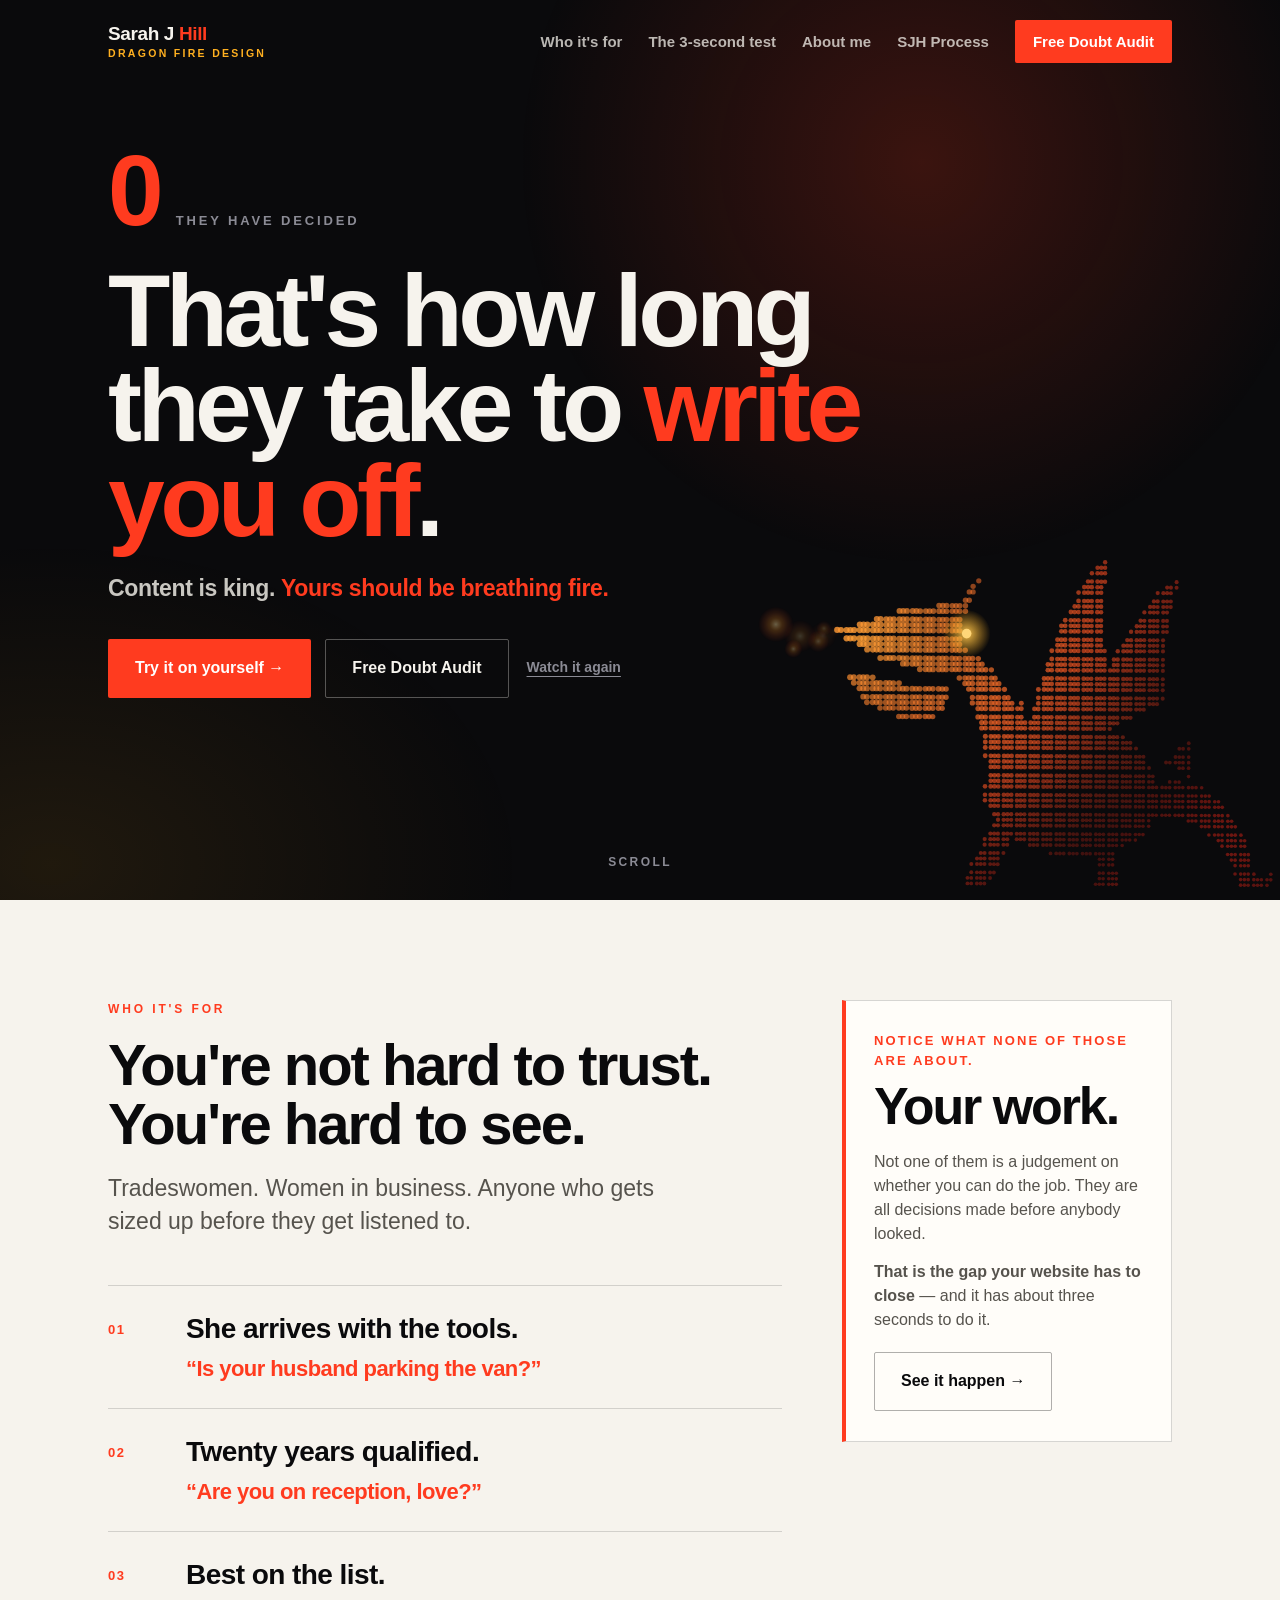
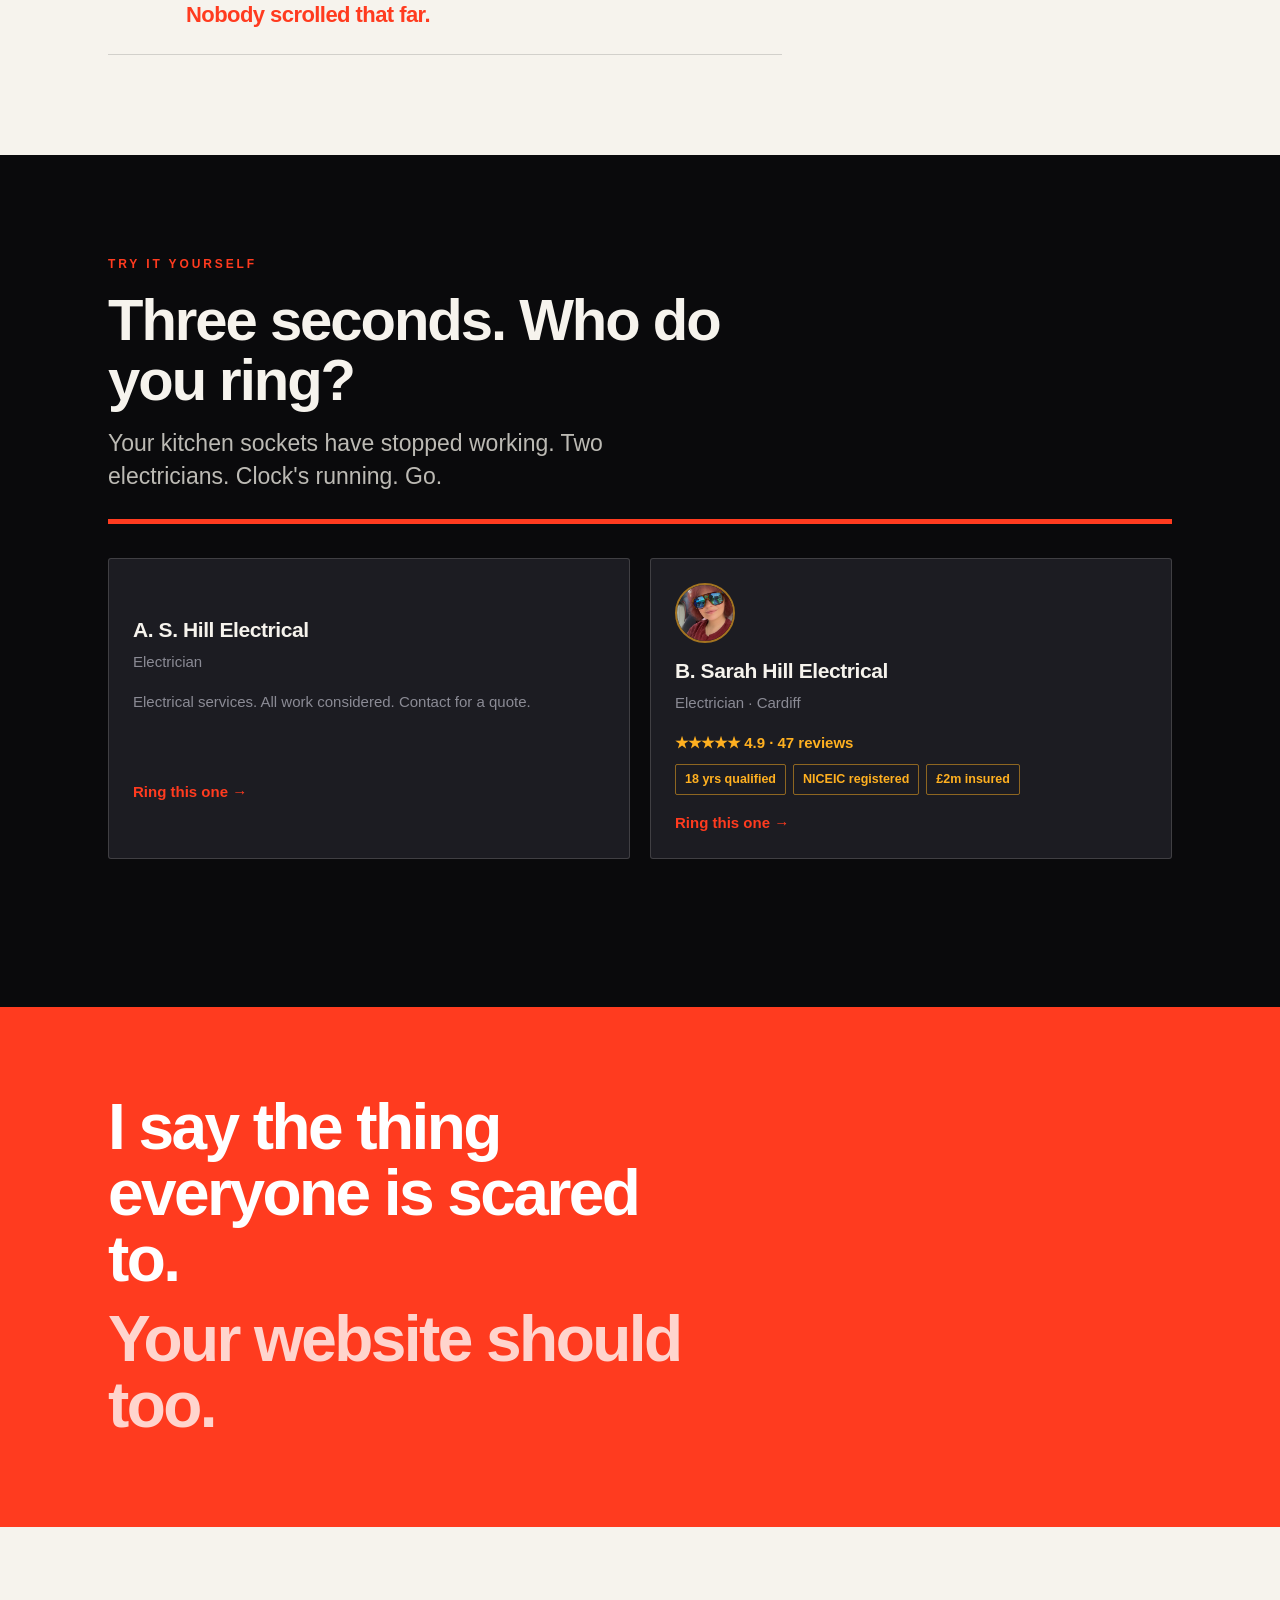
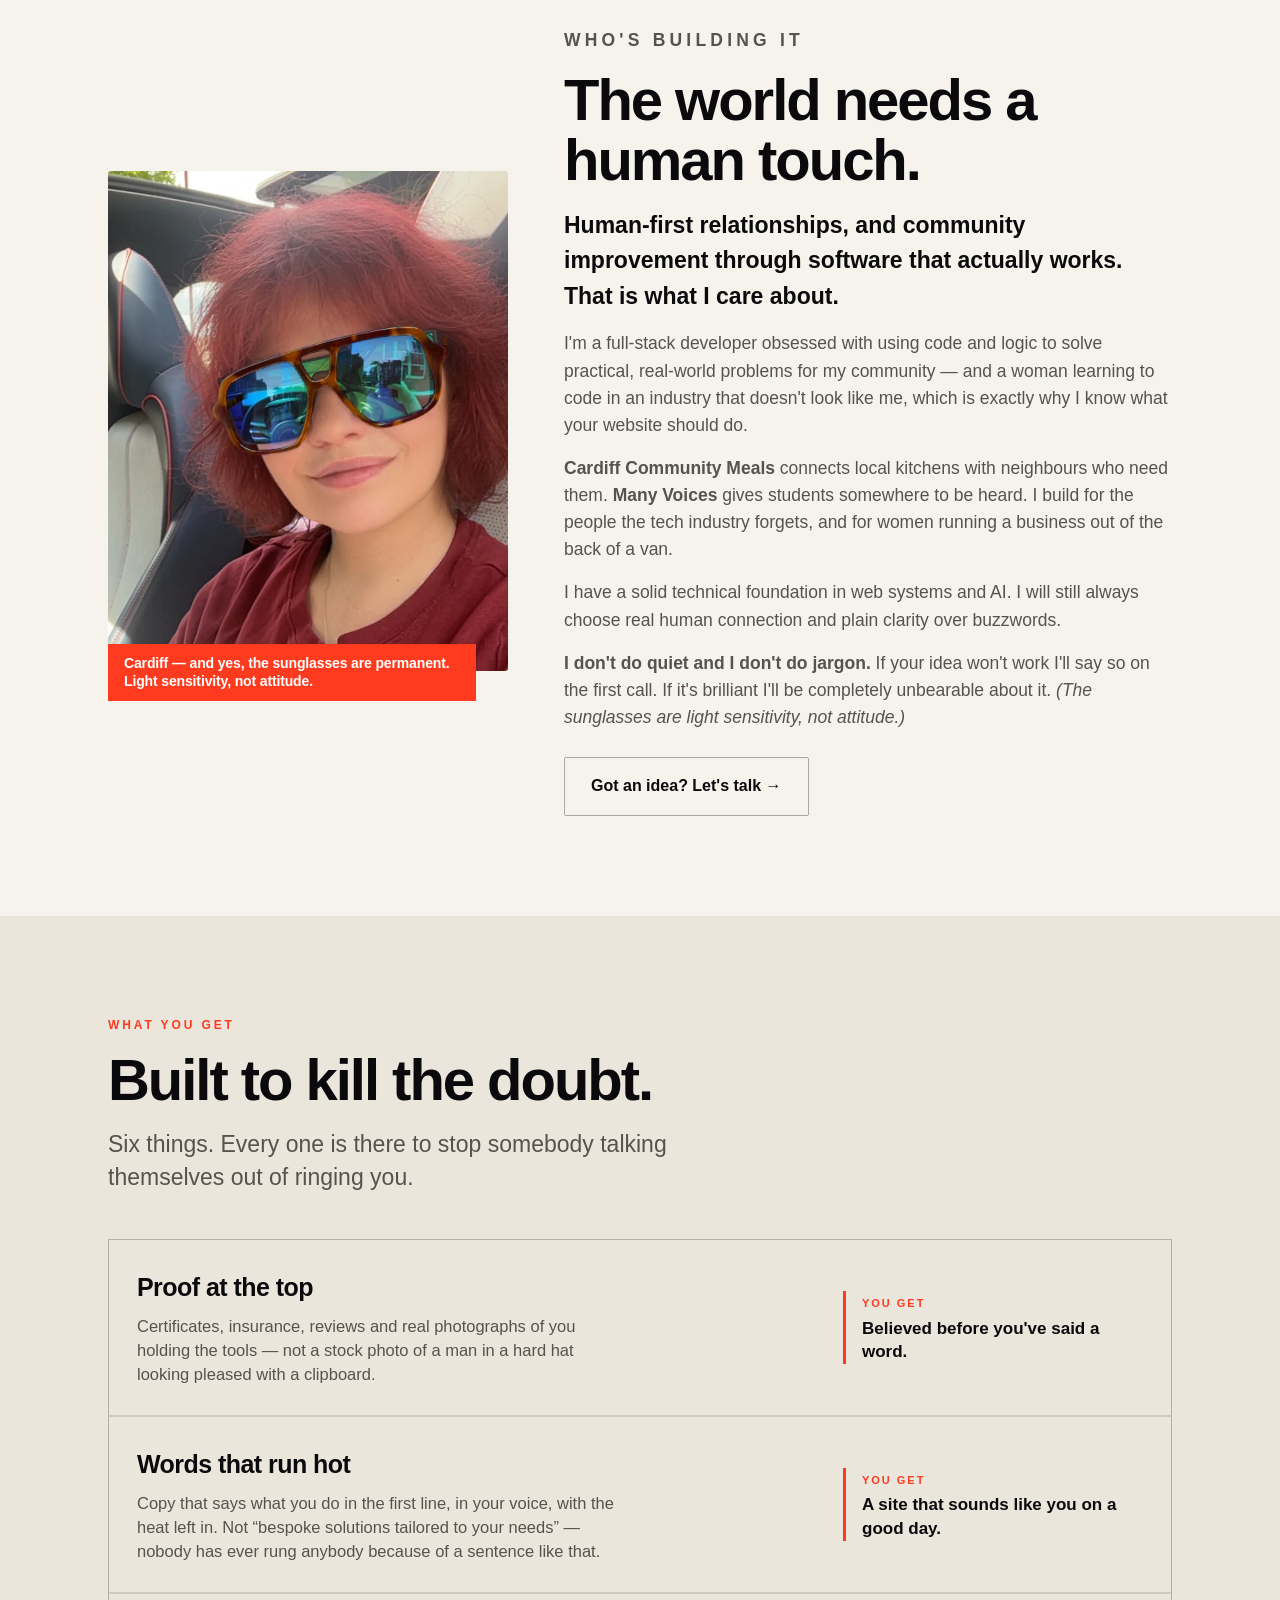
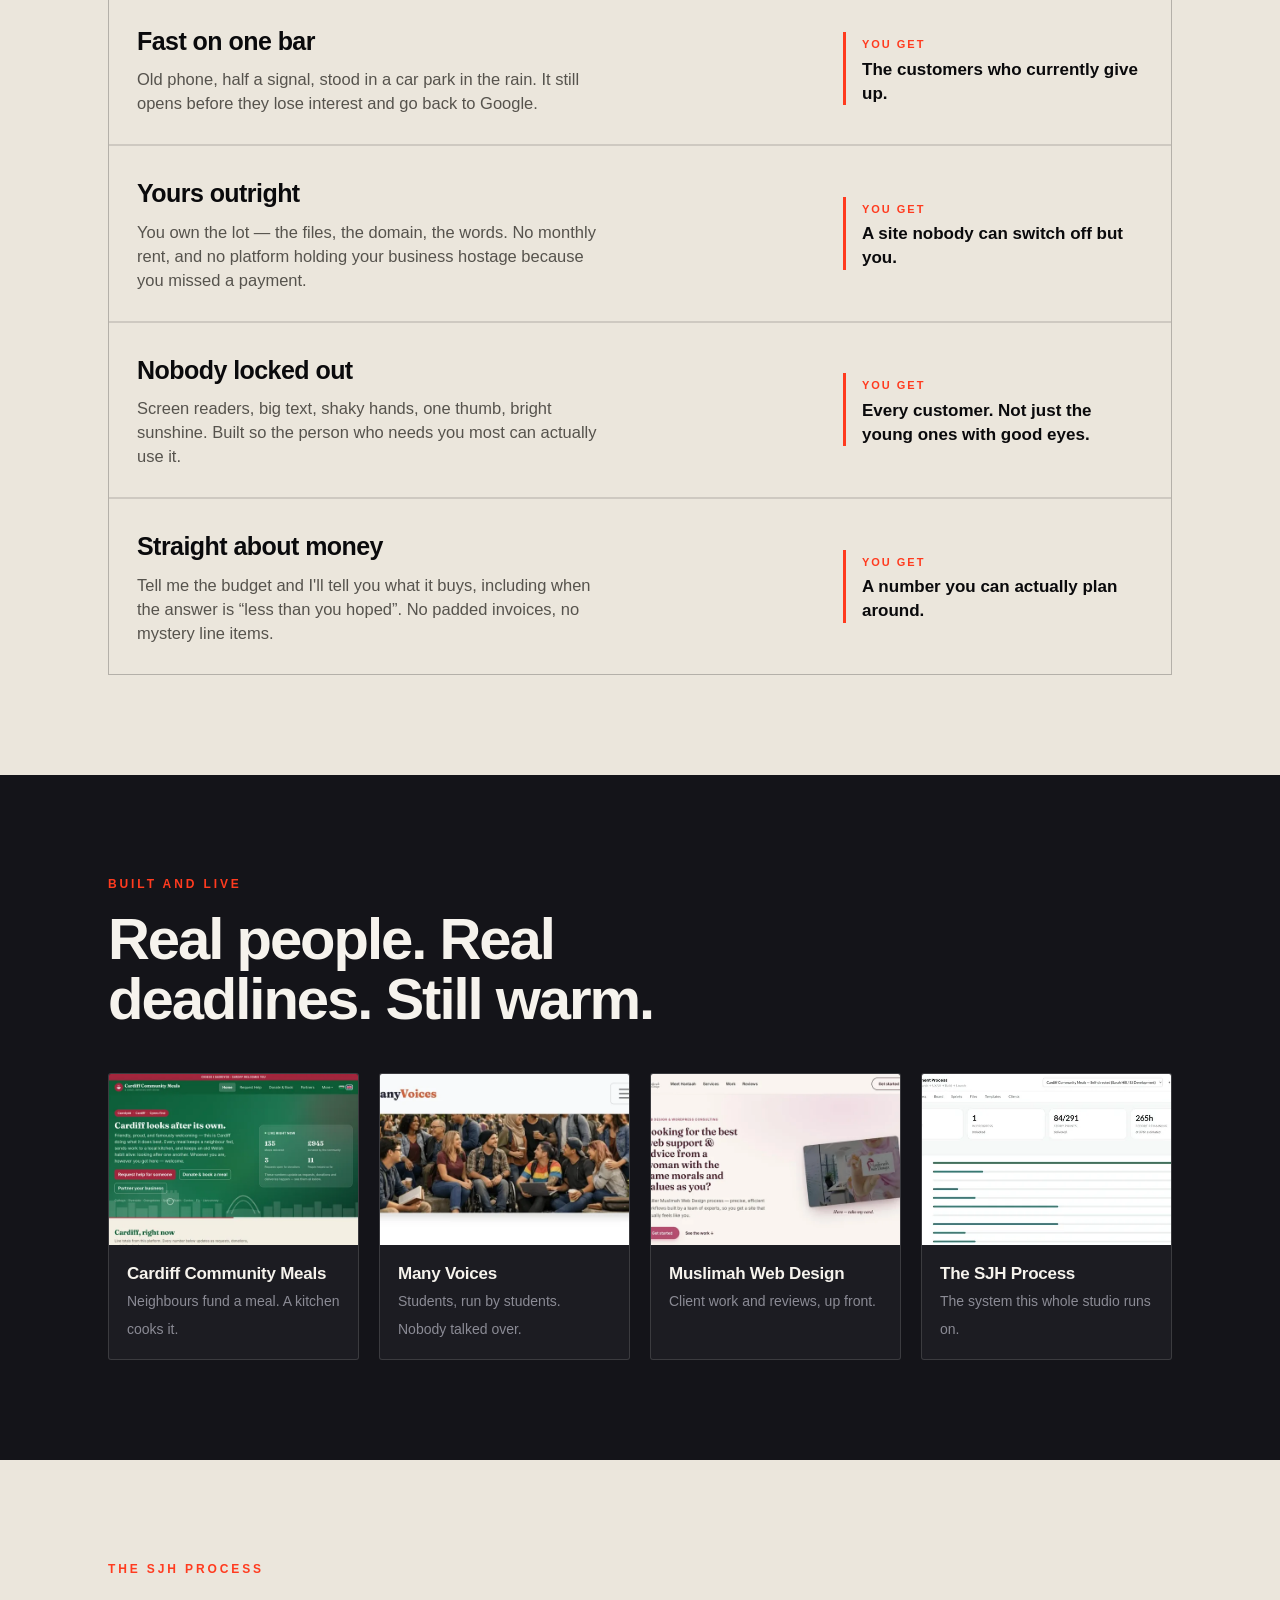
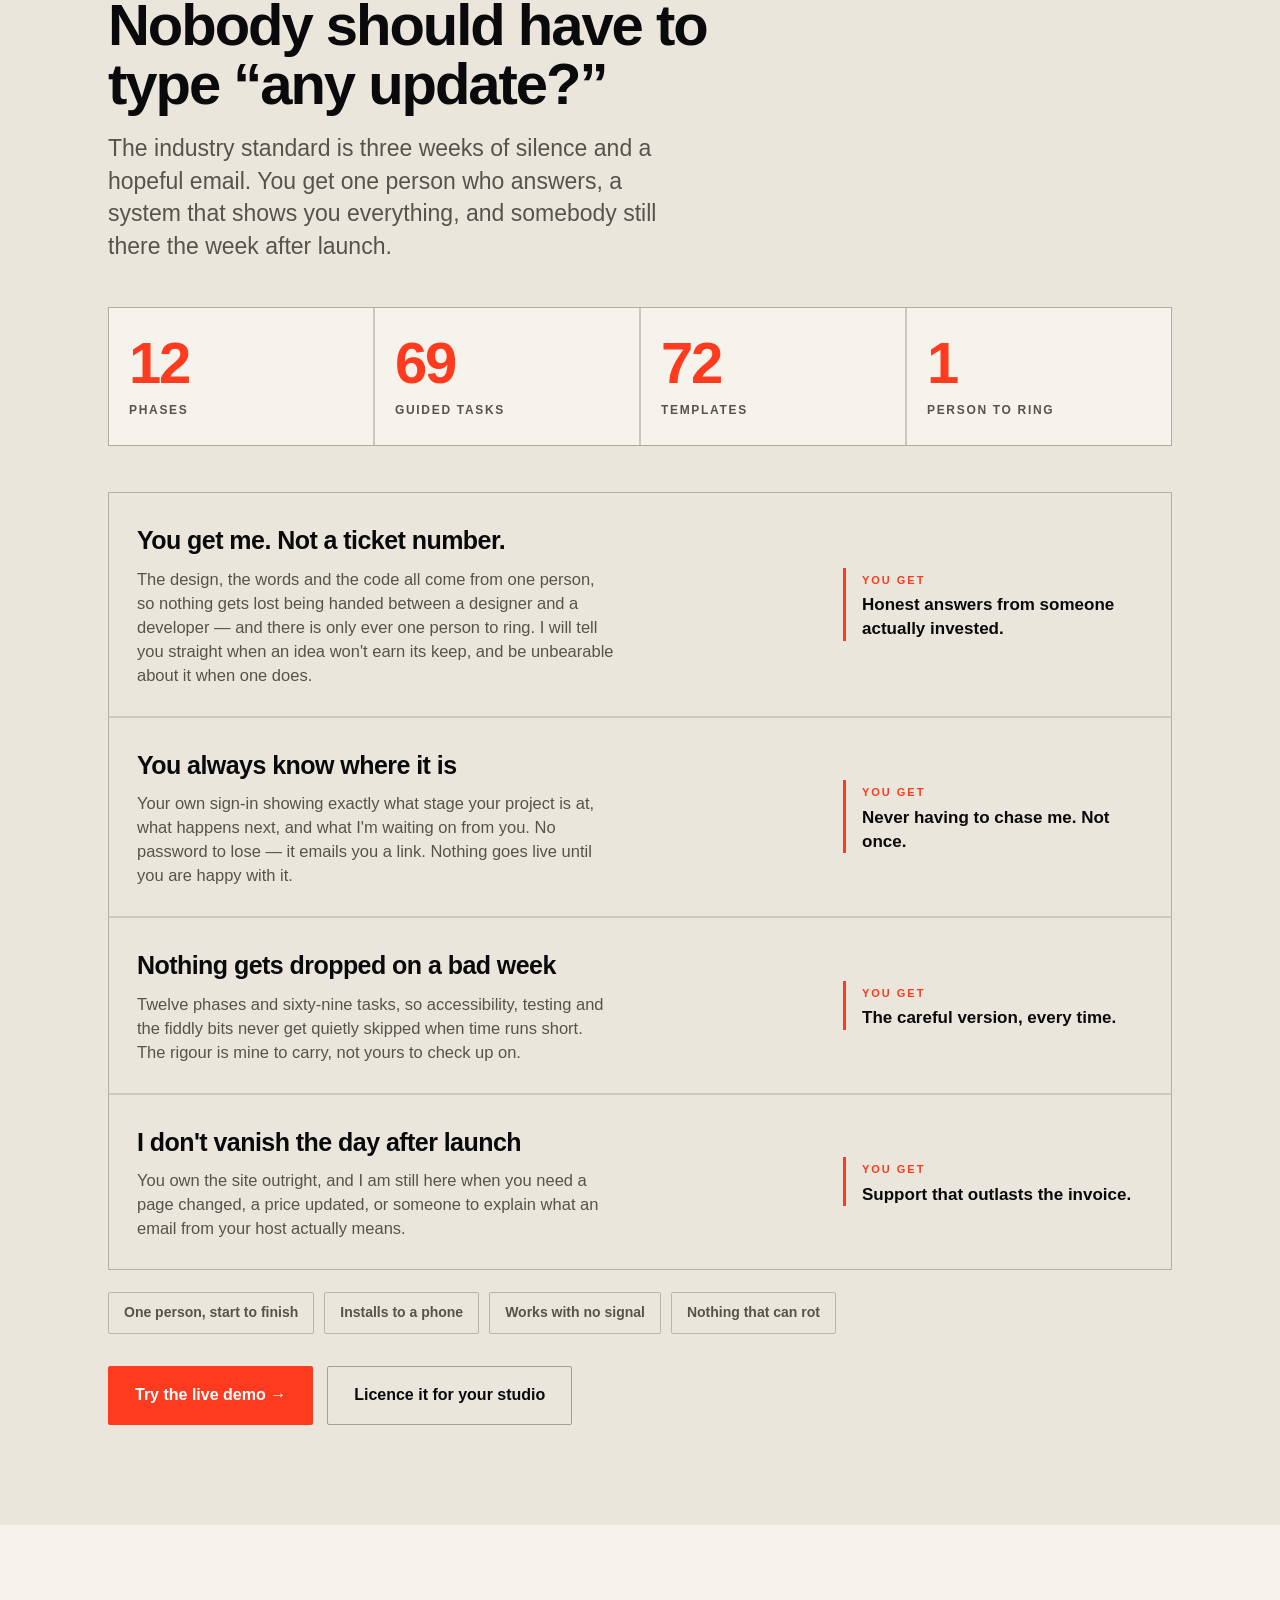
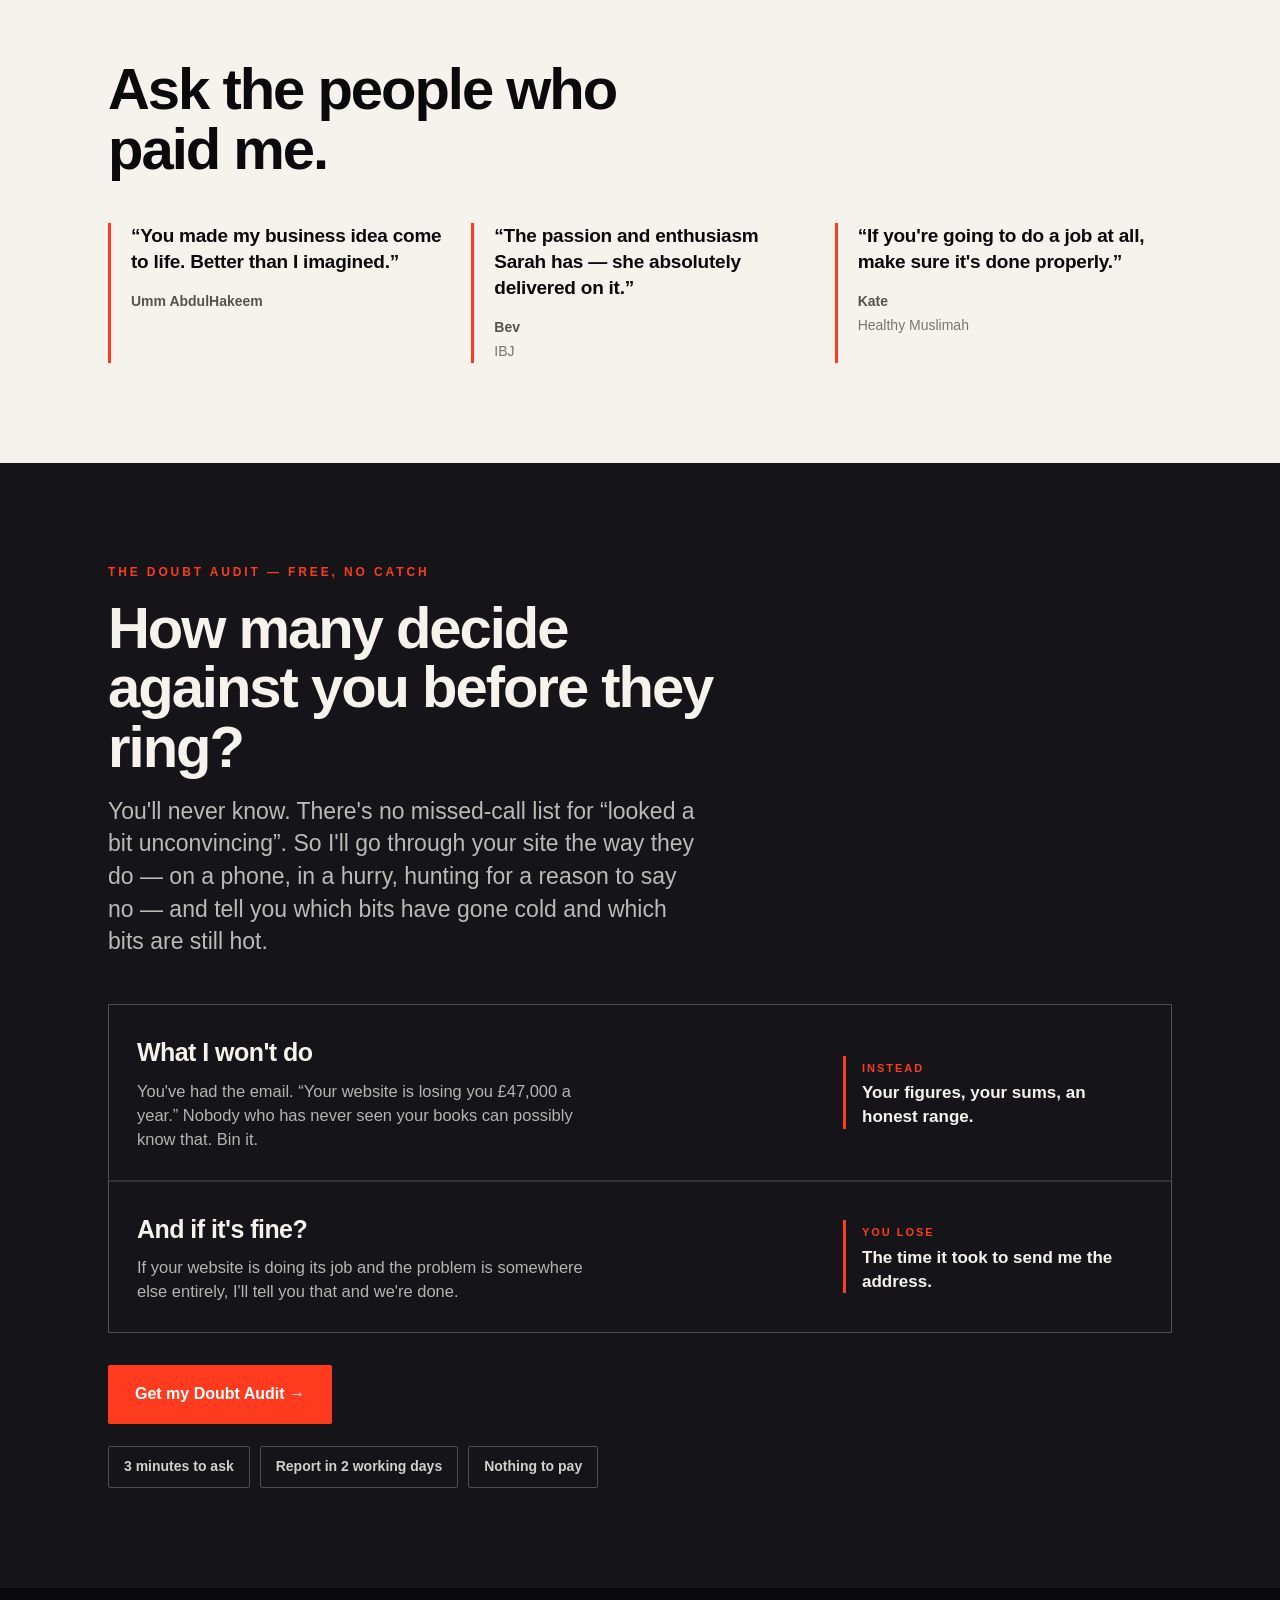
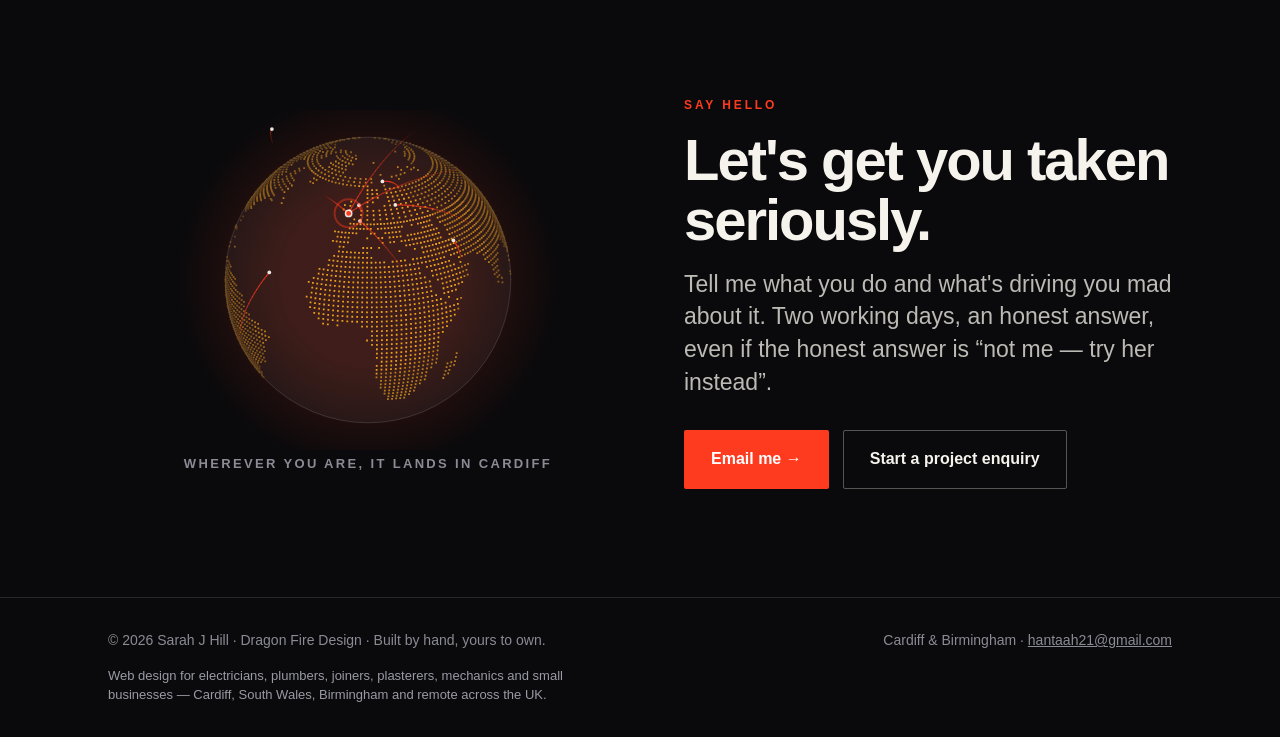
==== commit 96d75015: "Change copy to your" ====
--- a/index.html
+++ b/index.html
@@ -149,8 +149,8 @@
 
     <aside class="who-panel stand">
       <p class="who-kicker">Notice what none of those are about.</p>
-      <p class="who-big">Her work.</p>
-      <p class="who-note">Not one of them is a judgement on whether she can do the job. They are all
+      <p class="who-big">Your work.</p>
+      <p class="who-note">Not one of them is a judgement on whether you can do the job. They are all
         decisions made before anybody looked.</p>
       <p class="who-note"><strong>That is the gap your website has to close</strong> &mdash; and it has
         about three seconds to do it.</p>
@@ -202,7 +202,7 @@
 <!-- ============ MANIFESTO ============ -->
 <section class="manifesto">
   <div class="wrap">
-    <p class="stand">I say the thing everyone else softens.</p>
+    <p class="stand">I say the thing everyone is scared to.</p>
     <p class="stand">Your website should too.</p>
   </div>
 </section>
@@ -213,16 +213,16 @@
     <div class="about">
       <div class="portrait stand">
         <img src="assets/img/me-sunglasses.webp" alt="Sarah Hill" width="750" height="1335" loading="lazy">
-        <span class="abtag">Cardiff &mdash; and yes, the sunglasses are permanent</span>
+        <span class="abtag">Cardiff &mdash; and yes, the sunglasses are permanent. Light sensitivity, not attitude.</span>
       </div>
       <div>
         <p class="eyebrow stand">Who's building it</p>
         <h2 class="stand">The world needs a human touch.</h2>
         <p class="big stand">Human-first relationships, and community improvement through software
-          that actually works. That is the whole job.</p>
+          that actually works. That is what I care about.</p>
         <p class="stand">I'm a full-stack developer obsessed with using code and logic to solve
           practical, real-world problems for my community &mdash; and a woman learning to code in an
-          industry that doesn't look like me, which is exactly why I know what your website has to do.</p>
+          industry that doesn't look like me, which is exactly why I know what your website should do.</p>
         <p class="stand"><strong>Cardiff Community Meals</strong> connects local kitchens with
           neighbours who need them. <strong>Many Voices</strong> gives students somewhere to be heard.
           I build for the people the tech industry forgets, and for women running a business out of
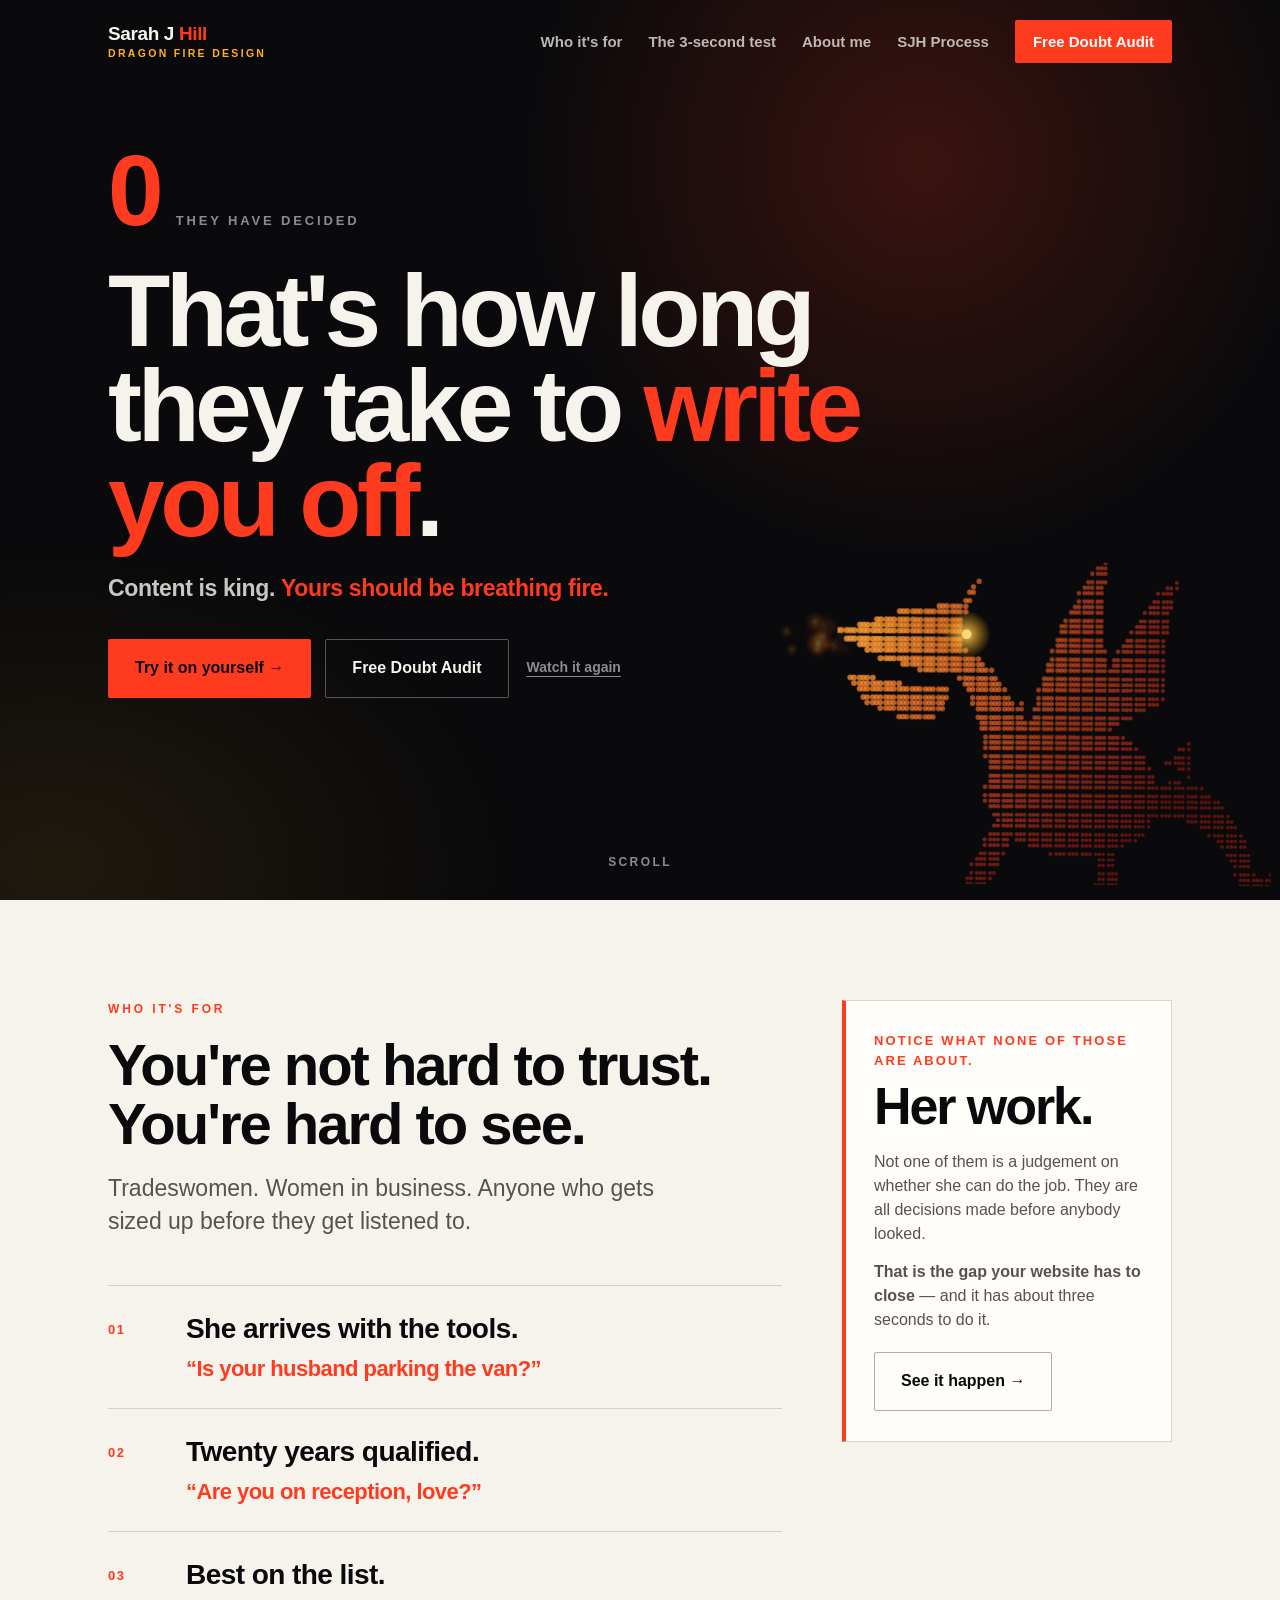
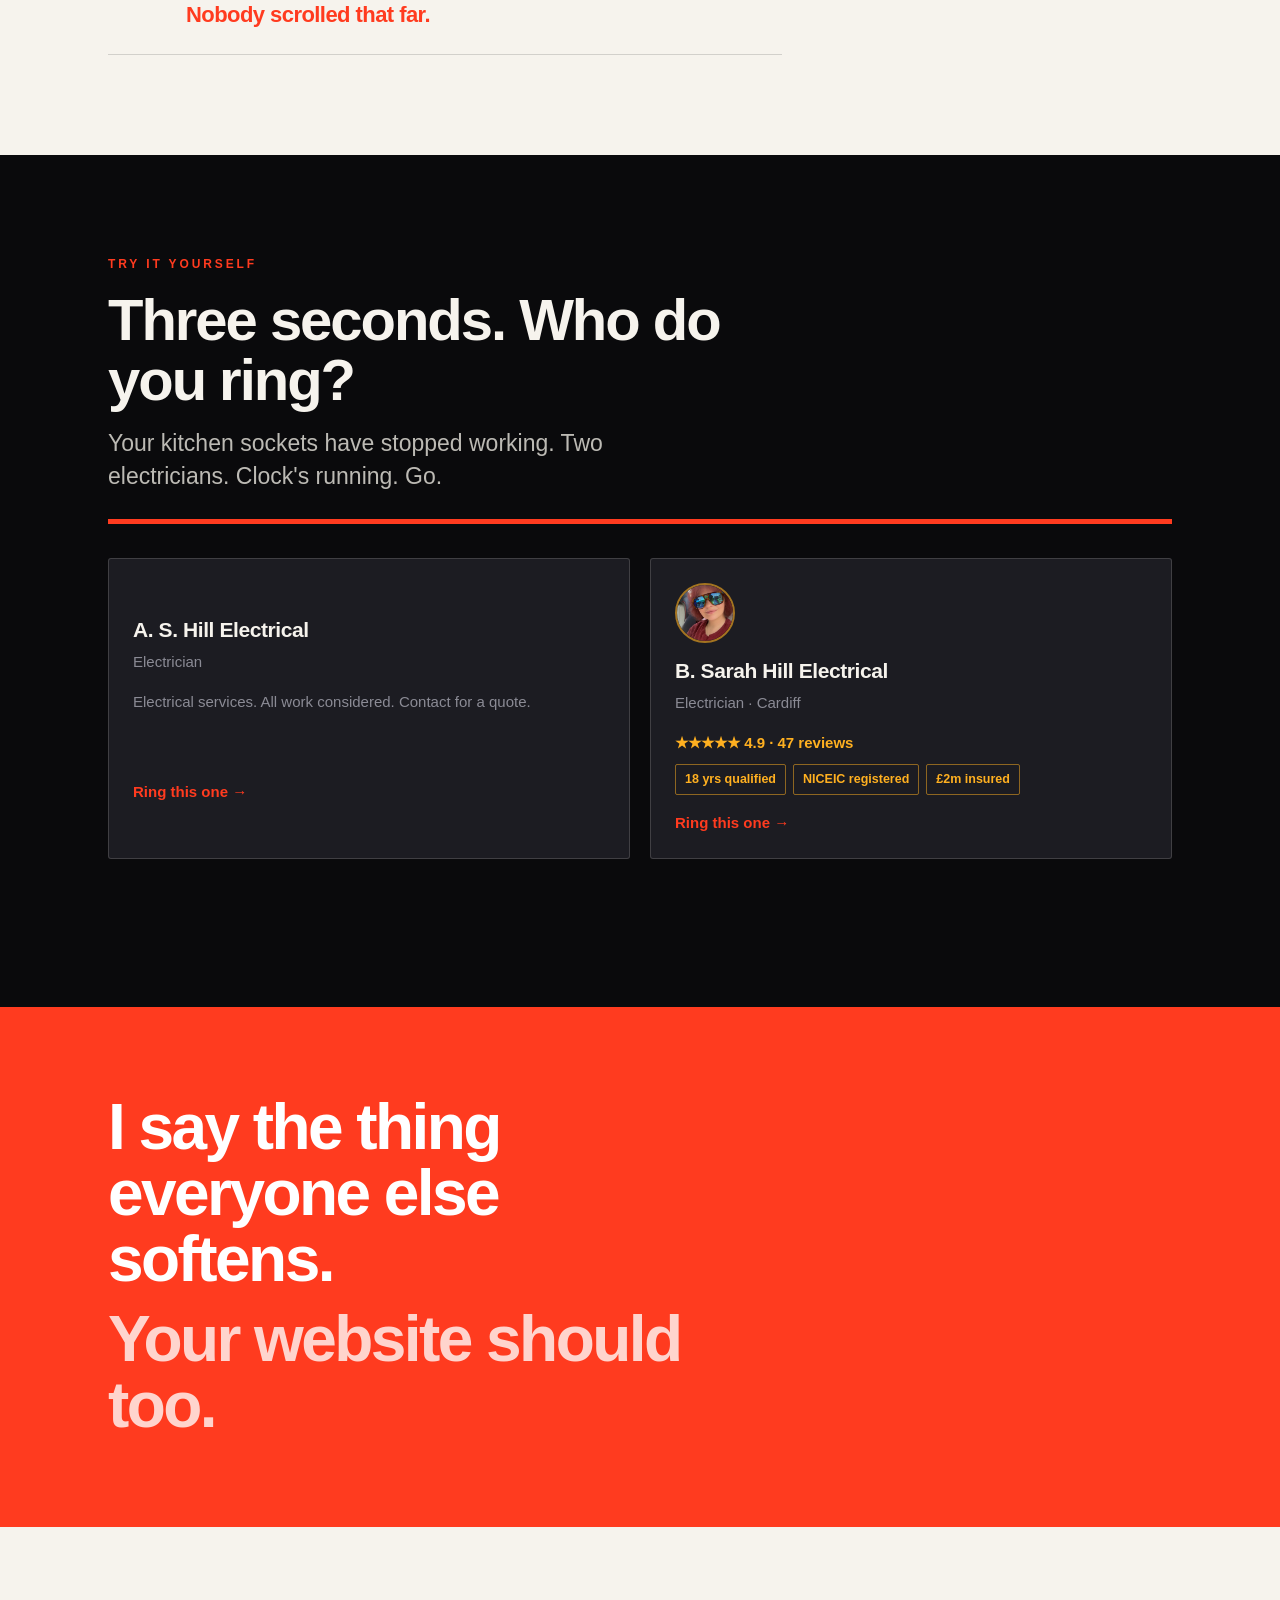
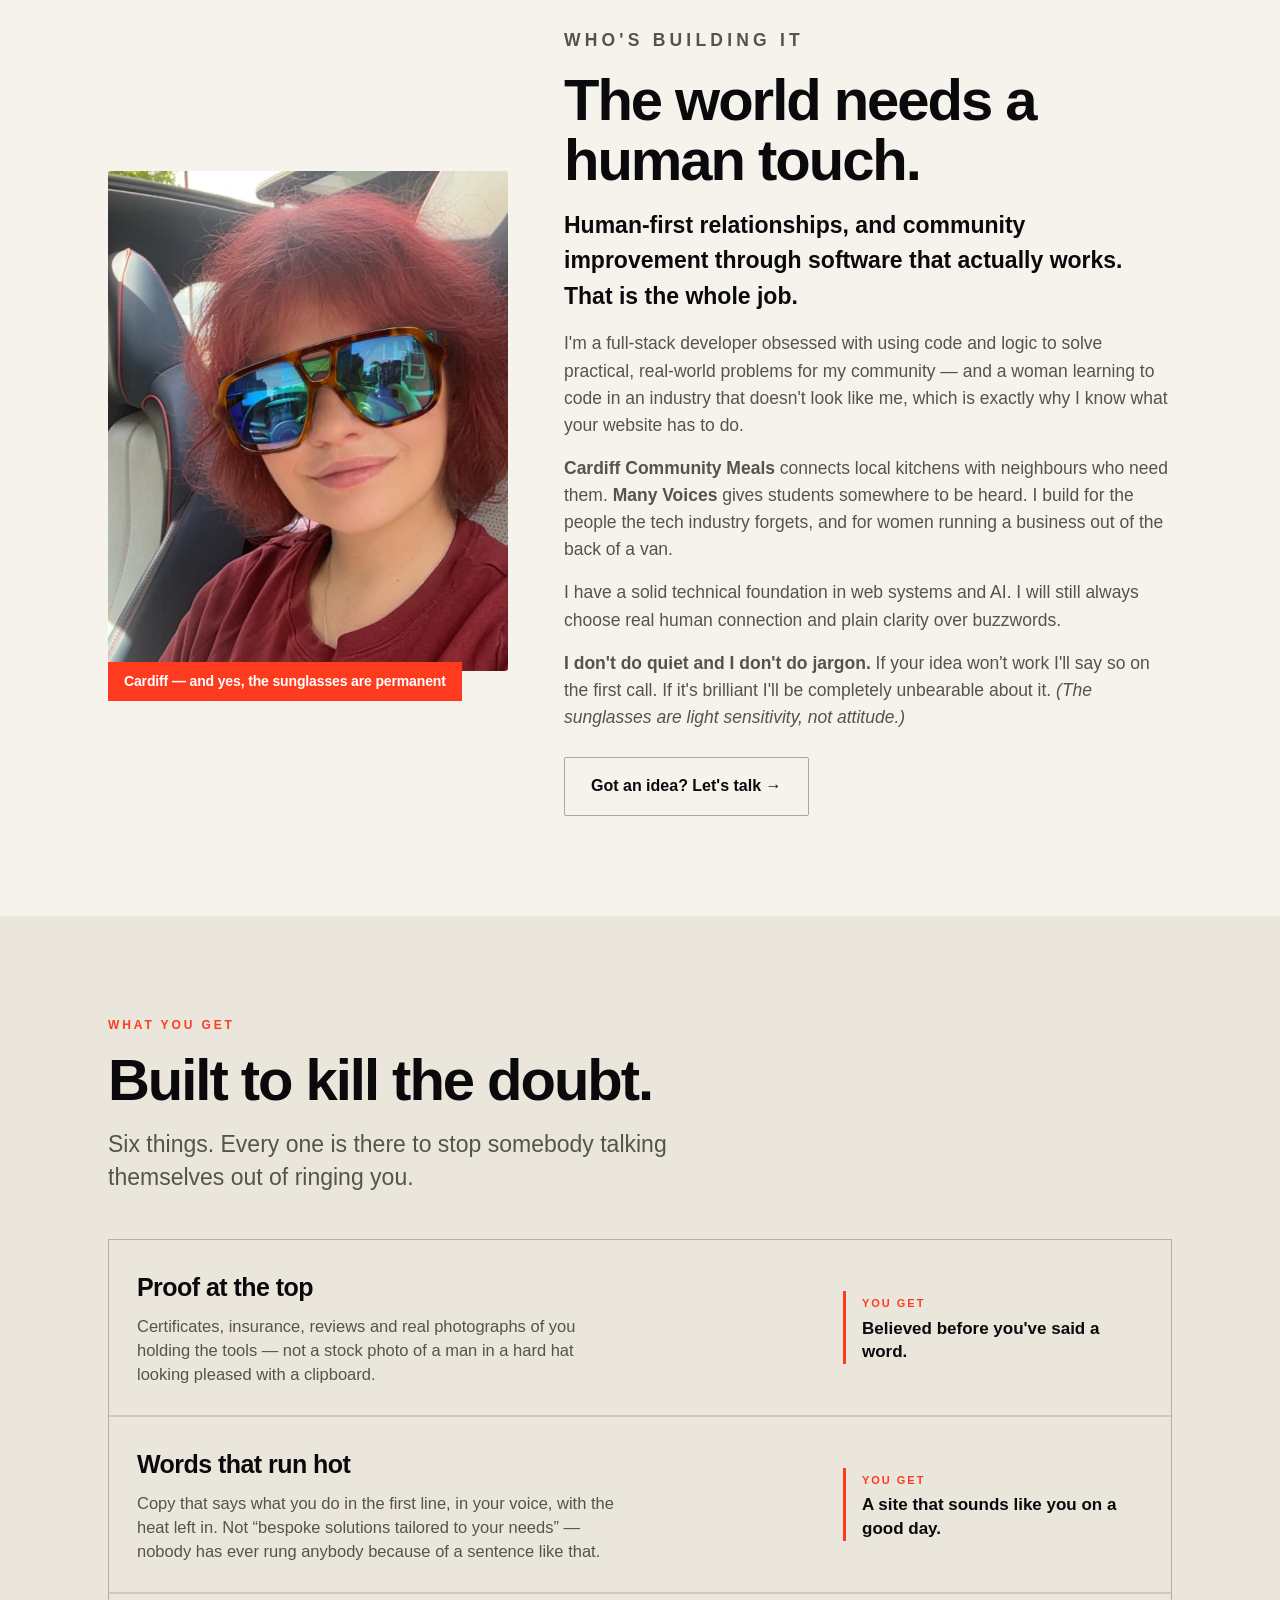
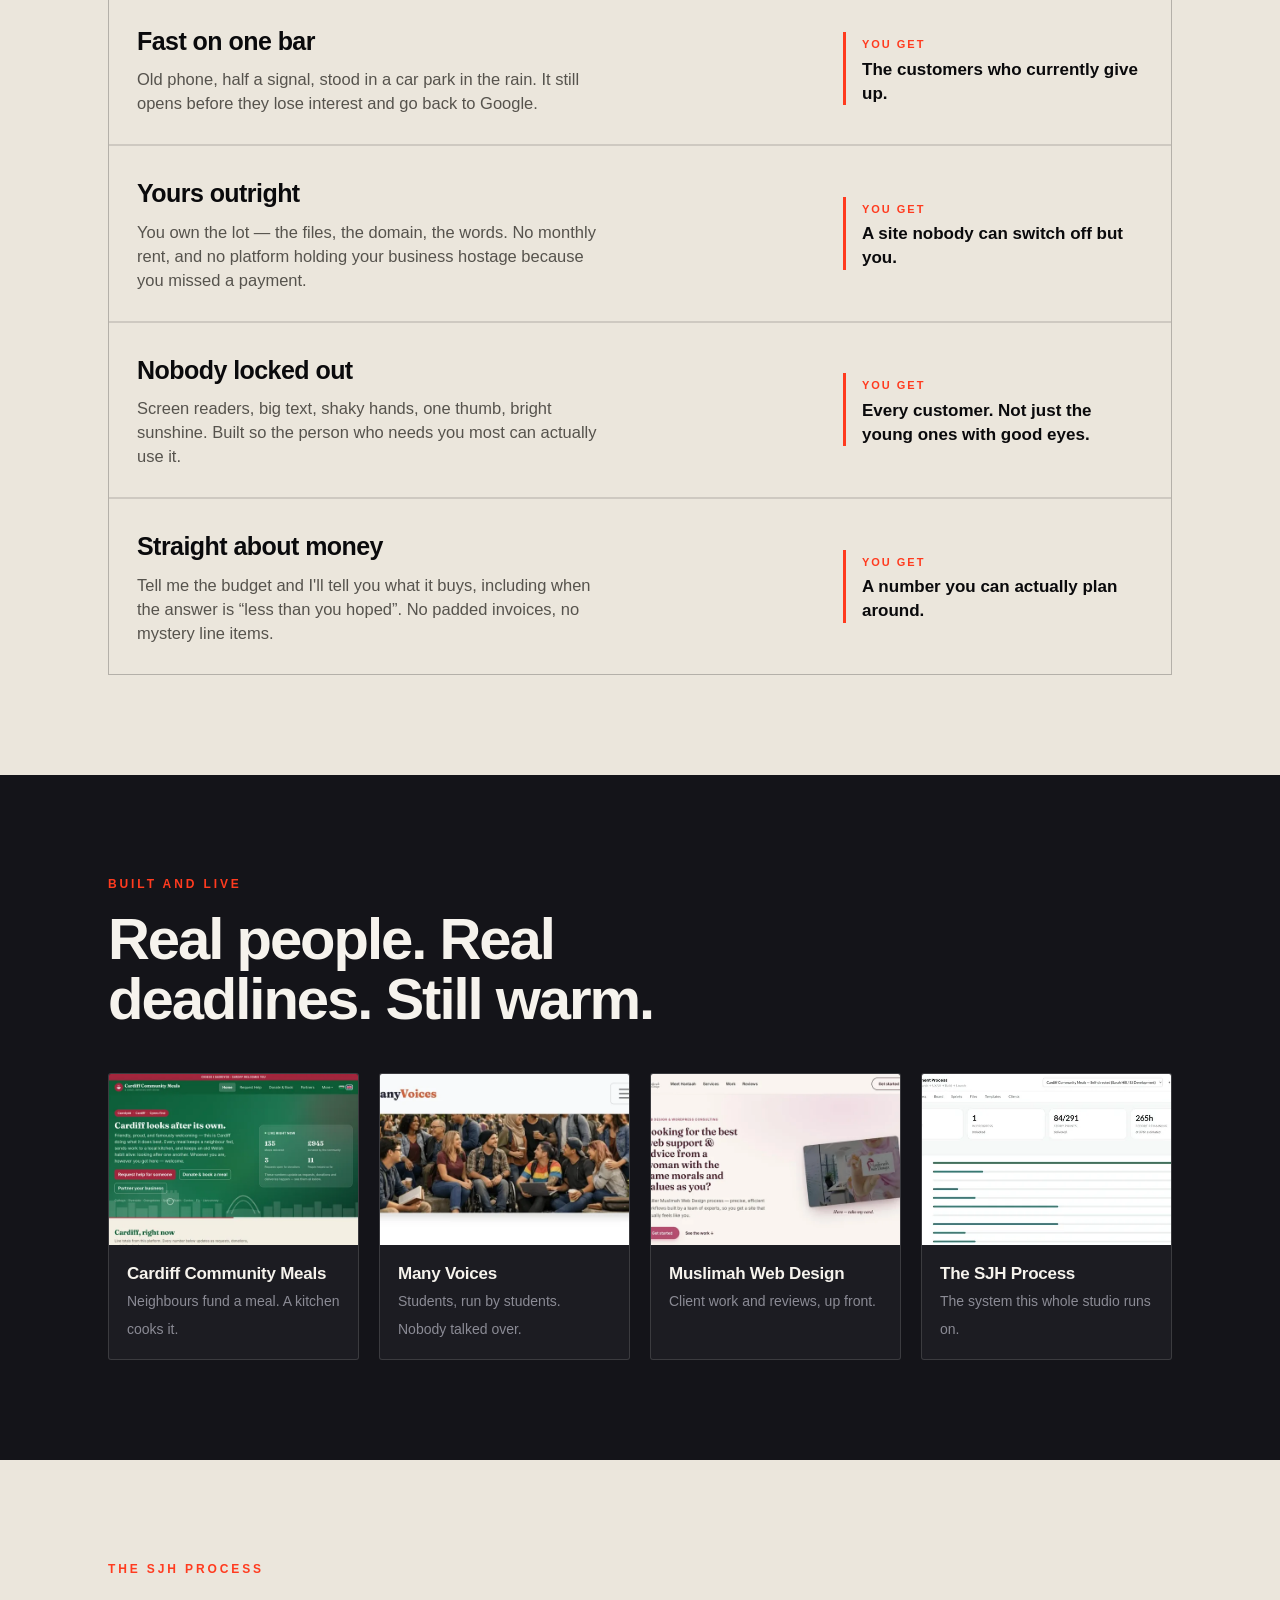
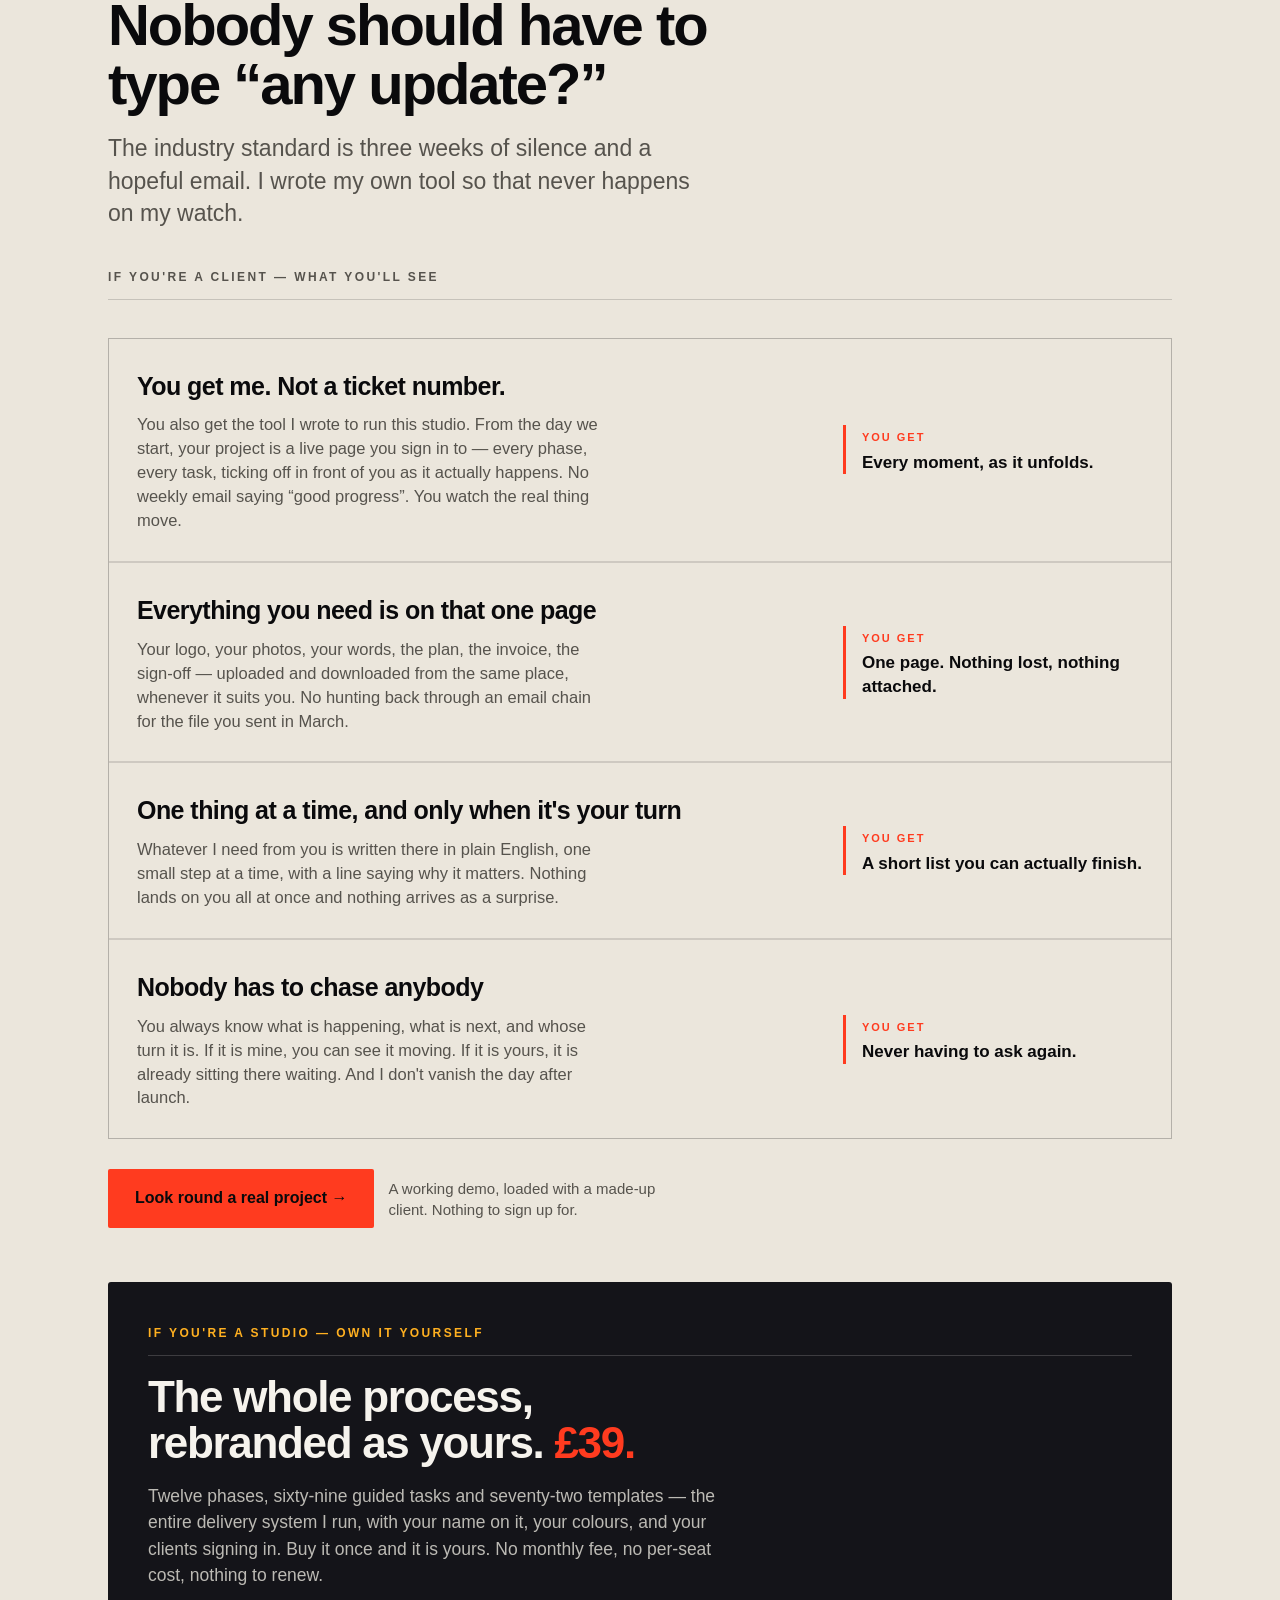
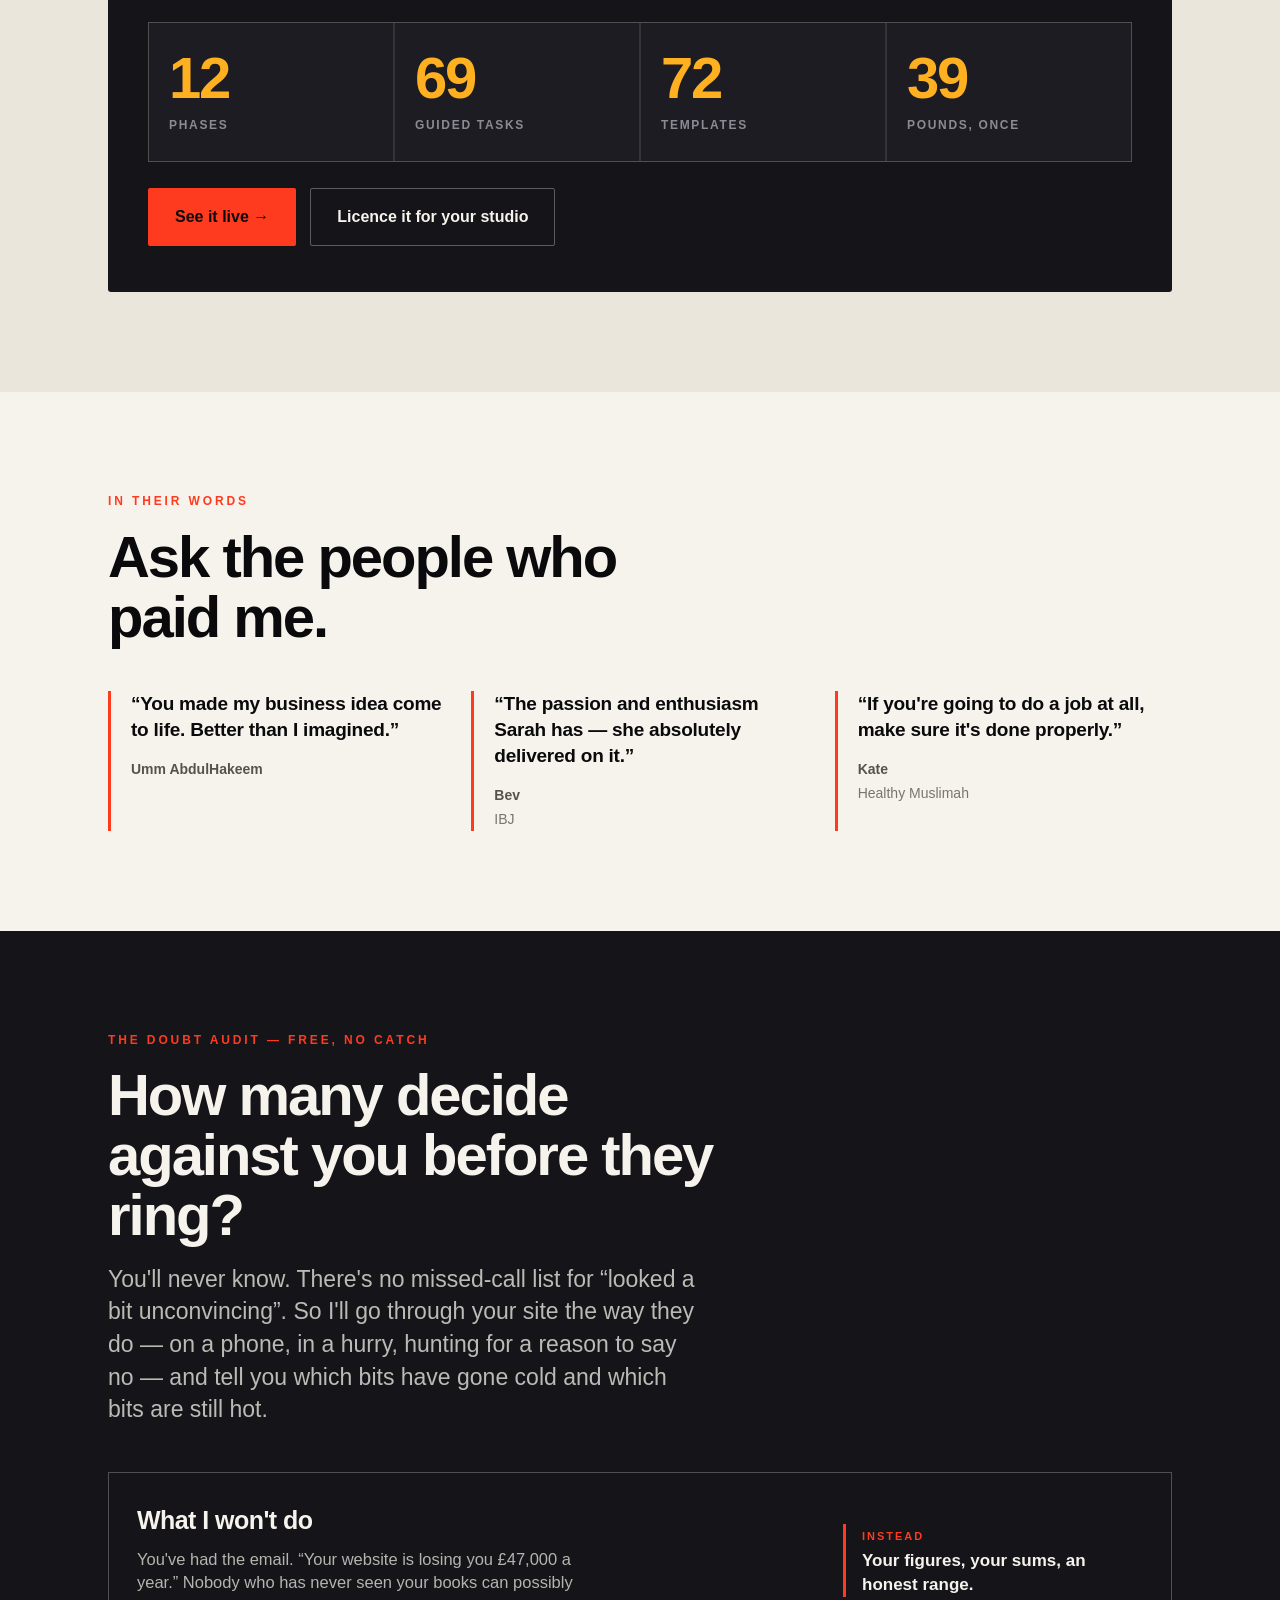
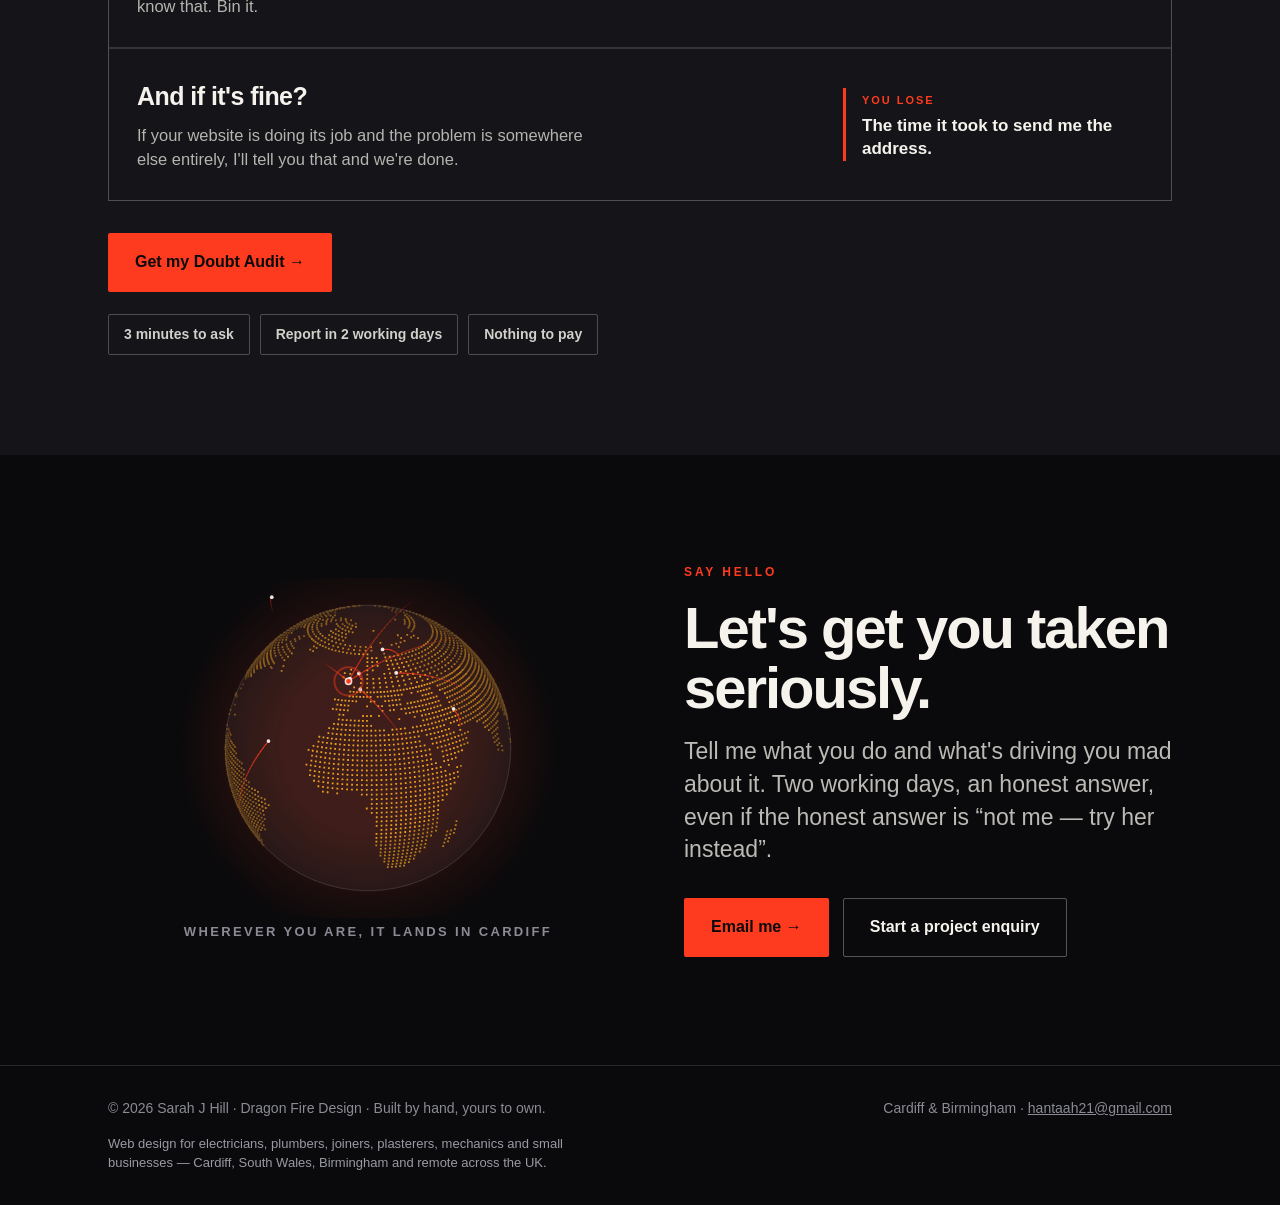
==== commit 3b6a7d5e: "SJH Process split for clients and studios, £39 licence" ====
--- a/index.html
+++ b/index.html
@@ -78,8 +78,11 @@
       },
       {
         "@type": "Offer",
-        "name": "The SJH Process",
-        "description": "A twelve-phase project delivery system with a client sign-in, licensable by other studios."
+        "name": "The SJH Process — studio licence",
+        "description": "A twelve-phase project delivery system with 69 guided tasks, 72 templates and a client sign-in. Licensed to other studios to rebrand and own outright.",
+        "price": "39",
+        "priceCurrency": "GBP",
+        "url": "https://sarahjhill.github.io/project-os/"
       }
     ]
   }
@@ -149,8 +152,8 @@
 
     <aside class="who-panel stand">
       <p class="who-kicker">Notice what none of those are about.</p>
-      <p class="who-big">Your work.</p>
-      <p class="who-note">Not one of them is a judgement on whether you can do the job. They are all
+      <p class="who-big">Her work.</p>
+      <p class="who-note">Not one of them is a judgement on whether she can do the job. They are all
         decisions made before anybody looked.</p>
       <p class="who-note"><strong>That is the gap your website has to close</strong> &mdash; and it has
         about three seconds to do it.</p>
@@ -202,7 +205,7 @@
 <!-- ============ MANIFESTO ============ -->
 <section class="manifesto">
   <div class="wrap">
-    <p class="stand">I say the thing everyone is scared to.</p>
+    <p class="stand">I say the thing everyone else softens.</p>
     <p class="stand">Your website should too.</p>
   </div>
 </section>
@@ -213,16 +216,16 @@
     <div class="about">
       <div class="portrait stand">
         <img src="assets/img/me-sunglasses.webp" alt="Sarah Hill" width="750" height="1335" loading="lazy">
-        <span class="abtag">Cardiff &mdash; and yes, the sunglasses are permanent. Light sensitivity, not attitude.</span>
+        <span class="abtag">Cardiff &mdash; and yes, the sunglasses are permanent</span>
       </div>
       <div>
         <p class="eyebrow stand">Who's building it</p>
         <h2 class="stand">The world needs a human touch.</h2>
         <p class="big stand">Human-first relationships, and community improvement through software
-          that actually works. That is what I care about.</p>
+          that actually works. That is the whole job.</p>
         <p class="stand">I'm a full-stack developer obsessed with using code and logic to solve
           practical, real-world problems for my community &mdash; and a woman learning to code in an
-          industry that doesn't look like me, which is exactly why I know what your website should do.</p>
+          industry that doesn't look like me, which is exactly why I know what your website has to do.</p>
         <p class="stand"><strong>Cardiff Community Meals</strong> connects local kitchens with
           neighbours who need them. <strong>Many Voices</strong> gives students somewhere to be heard.
           I build for the people the tech industry forgets, and for women running a business out of
@@ -317,54 +320,71 @@
     <p class="eyebrow stand">The SJH Process</p>
     <h2 class="stand">Nobody should have to type &ldquo;any update?&rdquo;</h2>
     <p class="lead stand">The industry standard is three weeks of silence and a hopeful email.
-      You get one person who answers, a system that shows you everything, and somebody still
-      there the week after launch.</p>
-
-    <div class="stats" style="background:rgba(10,10,12,.14);border-color:rgba(10,10,12,.14);">
-      <div class="stat stand" style="background:var(--paper);"><div class="v" data-count="12" style="color:var(--flame)">0</div><div class="k" style="color:var(--mute-dark)">Phases</div></div>
-      <div class="stat stand" style="background:var(--paper);"><div class="v" data-count="69" style="color:var(--flame)">0</div><div class="k" style="color:var(--mute-dark)">Guided tasks</div></div>
-      <div class="stat stand" style="background:var(--paper);"><div class="v" data-count="72" style="color:var(--flame)">0</div><div class="k" style="color:var(--mute-dark)">Templates</div></div>
-      <div class="stat stand" style="background:var(--paper);"><div class="v" data-count="1" style="color:var(--flame)">0</div><div class="k" style="color:var(--mute-dark)">Person to ring</div></div>
-    </div>
+      I wrote my own tool so that never happens on my watch.</p>
+
+    <p class="split-label stand">If you're a client &mdash; what you'll see</p>
 
     <div class="rows">
       <div class="row stand">
         <div><h3>You get me. Not a ticket number.</h3>
-          <p>The design, the words and the code all come from one person, so nothing gets lost being
-            handed between a designer and a developer &mdash; and there is only ever one person to ring.
-            I will tell you straight when an idea won't earn its keep, and be unbearable about it when
-            one does.</p></div>
-        <div class="payoff"><em>You get</em><b>Honest answers from someone actually invested.</b></div>
-      </div>
-      <div class="row stand">
-        <div><h3>You always know where it is</h3>
-          <p>Your own sign-in showing exactly what stage your project is at, what happens next, and
-            what I'm waiting on from you. No password to lose &mdash; it emails you a link. Nothing
-            goes live until you are happy with it.</p></div>
-        <div class="payoff"><em>You get</em><b>Never having to chase me. Not once.</b></div>
-      </div>
-      <div class="row stand">
-        <div><h3>Nothing gets dropped on a bad week</h3>
-          <p>Twelve phases and sixty-nine tasks, so accessibility, testing and the fiddly bits never
-            get quietly skipped when time runs short. The rigour is mine to carry, not yours to
-            check up on.</p></div>
-        <div class="payoff"><em>You get</em><b>The careful version, every time.</b></div>
-      </div>
-      <div class="row stand">
-        <div><h3>I don't vanish the day after launch</h3>
-          <p>You own the site outright, and I am still here when you need a page changed, a price
-            updated, or someone to explain what an email from your host actually means.</p></div>
-        <div class="payoff"><em>You get</em><b>Support that outlasts the invoice.</b></div>
-      </div>
-    </div>
-
-    <div class="chips stand">
-      <span class="chip">One person, start to finish</span><span class="chip">Installs to a phone</span>
-      <span class="chip">Works with no signal</span><span class="chip">Nothing that can rot</span>
-    </div>
-    <div class="cta-row stand" style="margin-top:32px;">
-      <a class="btn btn-primary" href="https://sarahjhill.com/project-os.html">Try the live demo &rarr;</a>
-      <a class="btn btn-ghost" href="#hello">Licence it for your studio</a>
+          <p>You also get the tool I wrote to run this studio. From the day we start, your project
+            is a live page you sign in to &mdash; every phase, every task, ticking off in front of you
+            as it actually happens. No weekly email saying &ldquo;good progress&rdquo;. You watch the
+            real thing move.</p></div>
+        <div class="payoff"><em>You get</em><b>Every moment, as it unfolds.</b></div>
+      </div>
+
+      <div class="row stand">
+        <div><h3>Everything you need is on that one page</h3>
+          <p>Your logo, your photos, your words, the plan, the invoice, the sign-off &mdash; uploaded
+            and downloaded from the same place, whenever it suits you. No hunting back through an
+            email chain for the file you sent in March.</p></div>
+        <div class="payoff"><em>You get</em><b>One page. Nothing lost, nothing attached.</b></div>
+      </div>
+
+      <div class="row stand">
+        <div><h3>One thing at a time, and only when it's your turn</h3>
+          <p>Whatever I need from you is written there in plain English, one small step at a time,
+            with a line saying why it matters. Nothing lands on you all at once and nothing arrives
+            as a surprise.</p></div>
+        <div class="payoff"><em>You get</em><b>A short list you can actually finish.</b></div>
+      </div>
+
+      <div class="row stand">
+        <div><h3>Nobody has to chase anybody</h3>
+          <p>You always know what is happening, what is next, and whose turn it is. If it is mine,
+            you can see it moving. If it is yours, it is already sitting there waiting. And I don't
+            vanish the day after launch.</p></div>
+        <div class="payoff"><em>You get</em><b>Never having to ask again.</b></div>
+      </div>
+    </div>
+
+    <div class="cta-row stand" style="margin-top:30px;">
+      <a class="btn btn-primary" href="https://sarahjhill.github.io/project-os/app.html?guest=1"
+         target="_blank" rel="noopener">Look round a real project &rarr;</a>
+      <span class="cta-note">A working demo, loaded with a made-up client. Nothing to sign up for.</span>
+    </div>
+
+    <!-- ---------------- the other audience ---------------- -->
+    <div class="studio stand">
+      <p class="split-label" style="margin-top:0;">If you're a studio &mdash; own it yourself</p>
+      <h3 class="studio-h">The whole process, rebranded as yours. <b>&pound;39.</b></h3>
+      <p class="studio-p">Twelve phases, sixty-nine guided tasks and seventy-two templates &mdash;
+        the entire delivery system I run, with your name on it, your colours, and your clients
+        signing in. Buy it once and it is yours. No monthly fee, no per-seat cost, nothing to renew.</p>
+
+      <div class="stats">
+        <div class="stat stand"><div class="v" data-count="12">0</div><div class="k">Phases</div></div>
+        <div class="stat stand"><div class="v" data-count="69">0</div><div class="k">Guided tasks</div></div>
+        <div class="stat stand"><div class="v" data-count="72">0</div><div class="k">Templates</div></div>
+        <div class="stat stand"><div class="v" data-count="39">0</div><div class="k">Pounds, once</div></div>
+      </div>
+
+      <div class="cta-row" style="margin-top:26px;">
+        <a class="btn btn-primary" href="https://sarahjhill.github.io/project-os/"
+           target="_blank" rel="noopener">See it live &rarr;</a>
+        <a class="btn btn-ghost" href="#hello">Licence it for your studio</a>
+      </div>
     </div>
   </div>
 </section>
--- a/assets/css/02-layout.css
+++ b/assets/css/02-layout.css
@@ -74,8 +74,8 @@
 .btn{display:inline-flex;align-items:center;gap:10px;text-decoration:none;font-weight:700;font-size:16px;
   padding:16px 26px;border-radius:2px;border:1.5px solid transparent;cursor:pointer;font-family:inherit;
   transition:transform .18s ease,background .18s ease,border-color .18s,color .18s;}
-.btn-primary{background:var(--flame);color:#fff;}
-.btn-primary:hover{transform:translateY(-2px);background:#ff5537;}
+.btn-primary{background:var(--flame);color:var(--ink);}   /* ink on flame = 5.6:1; white was only 3.6:1 */
+.btn-primary:hover{transform:translateY(-2px);background:#ff5537;color:var(--ink);}
 .btn-ghost{border-color:rgba(246,243,237,.32);color:var(--paper);}
 .btn-ghost:hover{border-color:var(--paper);transform:translateY(-2px);}
 section.band .btn-ghost{border-color:rgba(10,10,12,.32);color:var(--ink);}
--- a/assets/css/03-components.css
+++ b/assets/css/03-components.css
@@ -193,3 +193,66 @@
   .who-grid{ grid-template-columns: 1fr; gap: 34px; }
   .who-panel{ position: static; }
 }
+
+/* --- The SJH Process: two audiences, clearly separated -----------------
+   The client half explains what they will see. The studio half sells the
+   process itself. Templates and the full phase count are deliberately
+   only mentioned in the studio block — a client does not care. */
+.split-label{
+  font-size: 12px;
+  letter-spacing: .2em;
+  text-transform: uppercase;
+  font-weight: 800;
+  color: var(--mute-dark);
+  margin: 38px 0 -8px;
+  padding-bottom: 12px;
+  border-bottom: 1px solid rgba(10,10,12,.16);
+}
+.cta-note{
+  font-size: 15px;
+  color: var(--mute-dark);
+  max-width: 34ch;
+  line-height: 1.4;
+}
+
+/* the studio offer sits in a dark panel, so the two audiences never blur */
+.studio{
+  margin-top: 54px;
+  background: var(--ink-2);
+  color: var(--paper);
+  padding: 42px 40px 46px;
+  border-radius: 3px;
+}
+.studio .split-label{
+  color: var(--amber);
+  border-bottom-color: rgba(246,243,237,.18);
+}
+.studio-h{
+  font-size: clamp(26px, 4vw, 44px);
+  line-height: 1.06;
+  font-weight: 800;
+  letter-spacing: -.03em;
+  margin: 26px 0 16px;
+  max-width: 20ch;
+}
+.studio-h b{ color: var(--flame); }
+.studio-p{
+  font-size: 17.5px;
+  line-height: 1.5;
+  color: #bcbab4;
+  max-width: 62ch;
+}
+.studio .stats{ margin: 34px 0 0; }
+.studio .cta-note{ color: #bcbab4; }
+
+@media (max-width: 620px){
+  .studio{ padding: 30px 22px 34px; }
+}
+
+/* the studio panel is dark inside a light section, so the light-section
+   button rules would render the ghost button dark-on-dark */
+section.band .studio .btn-ghost{      /* beats "section.band .btn-ghost" */
+  border-color: rgba(246,243,237,.32);
+  color: var(--paper);
+}
+section.band .studio .btn-ghost:hover{ border-color: var(--paper); }
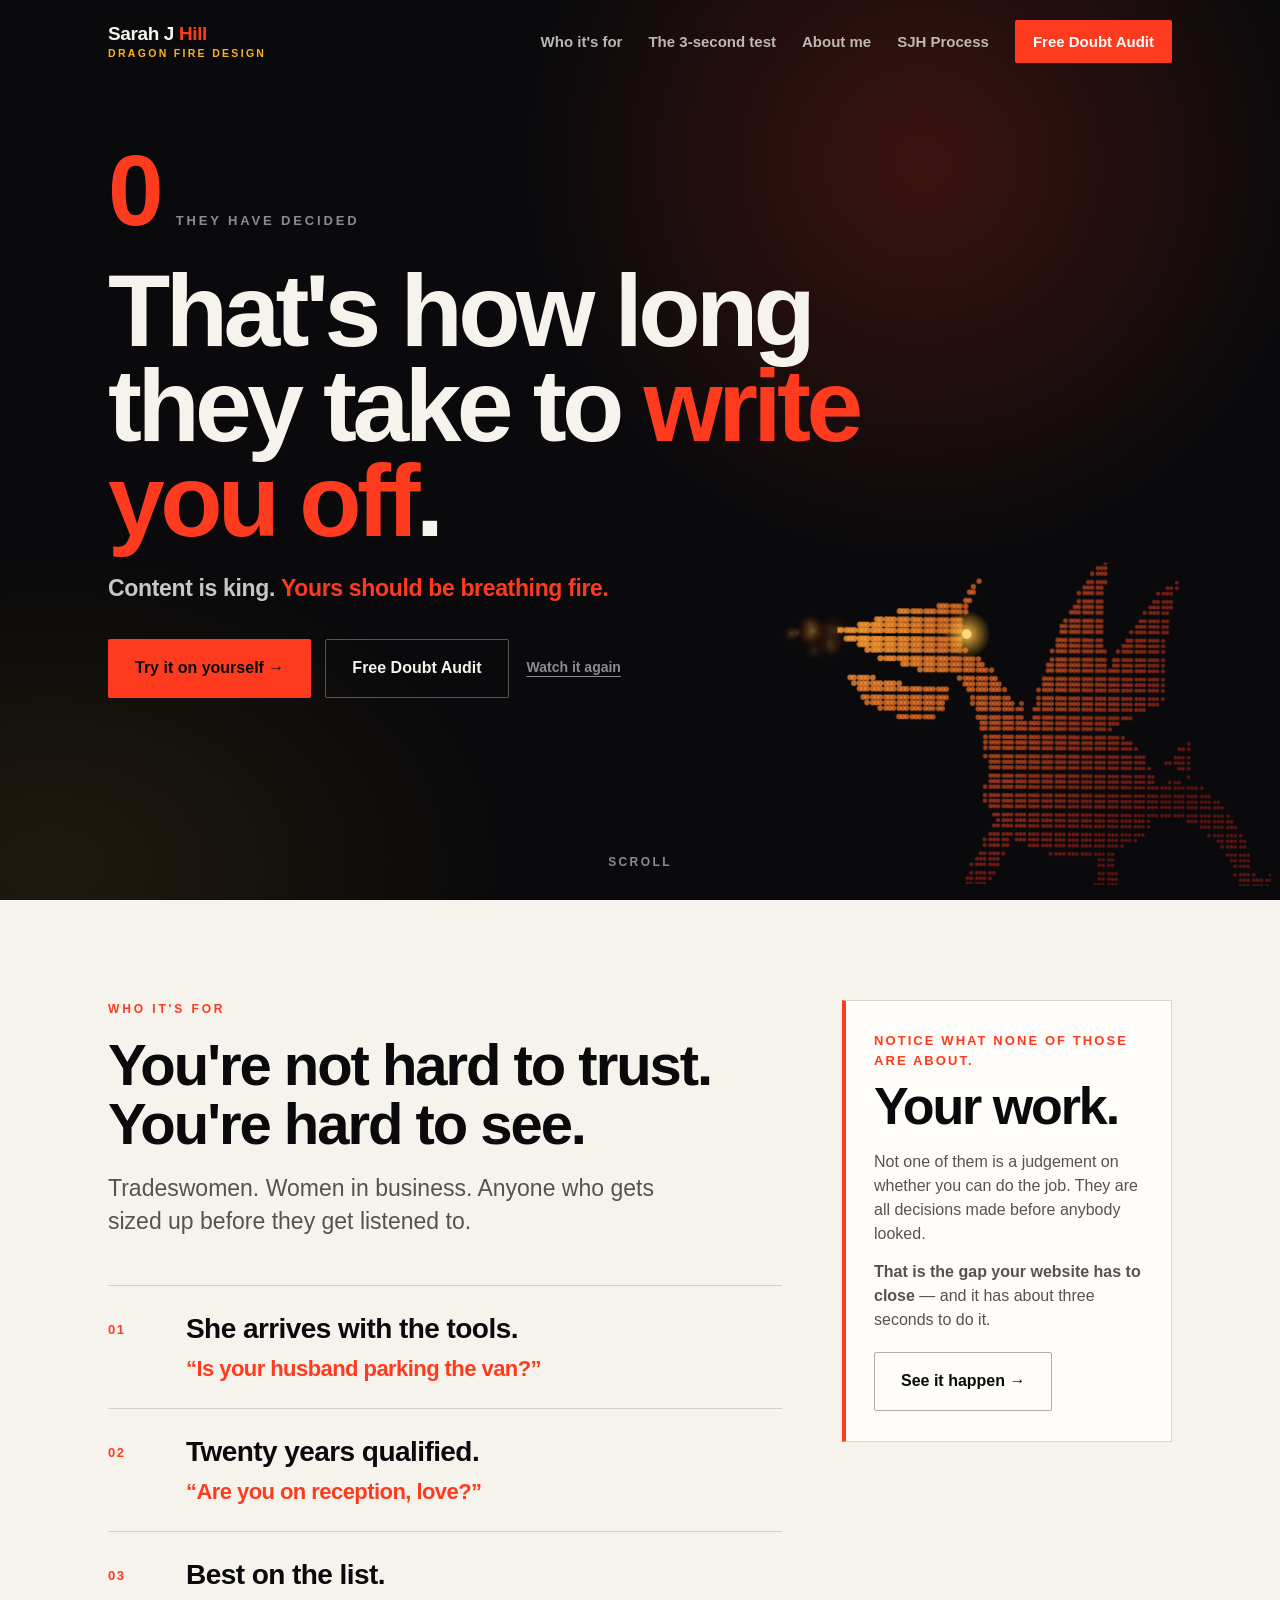
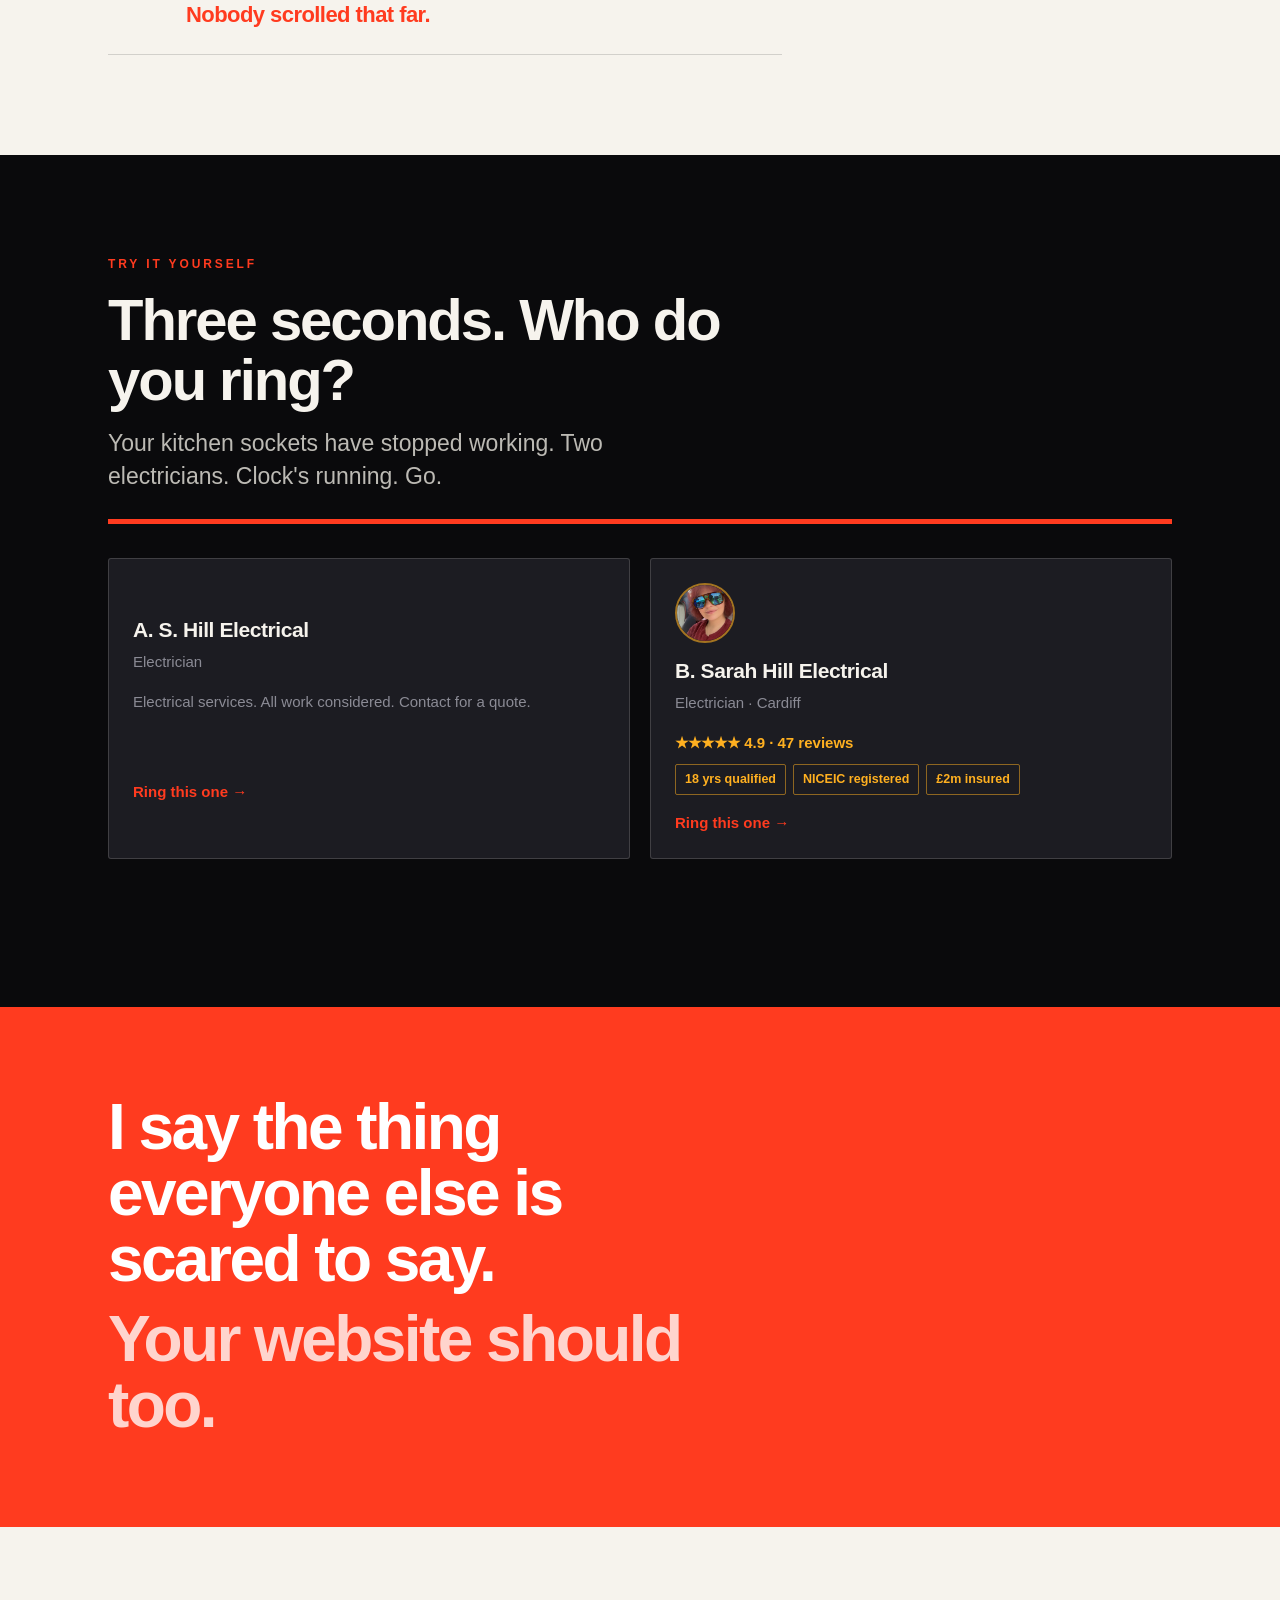
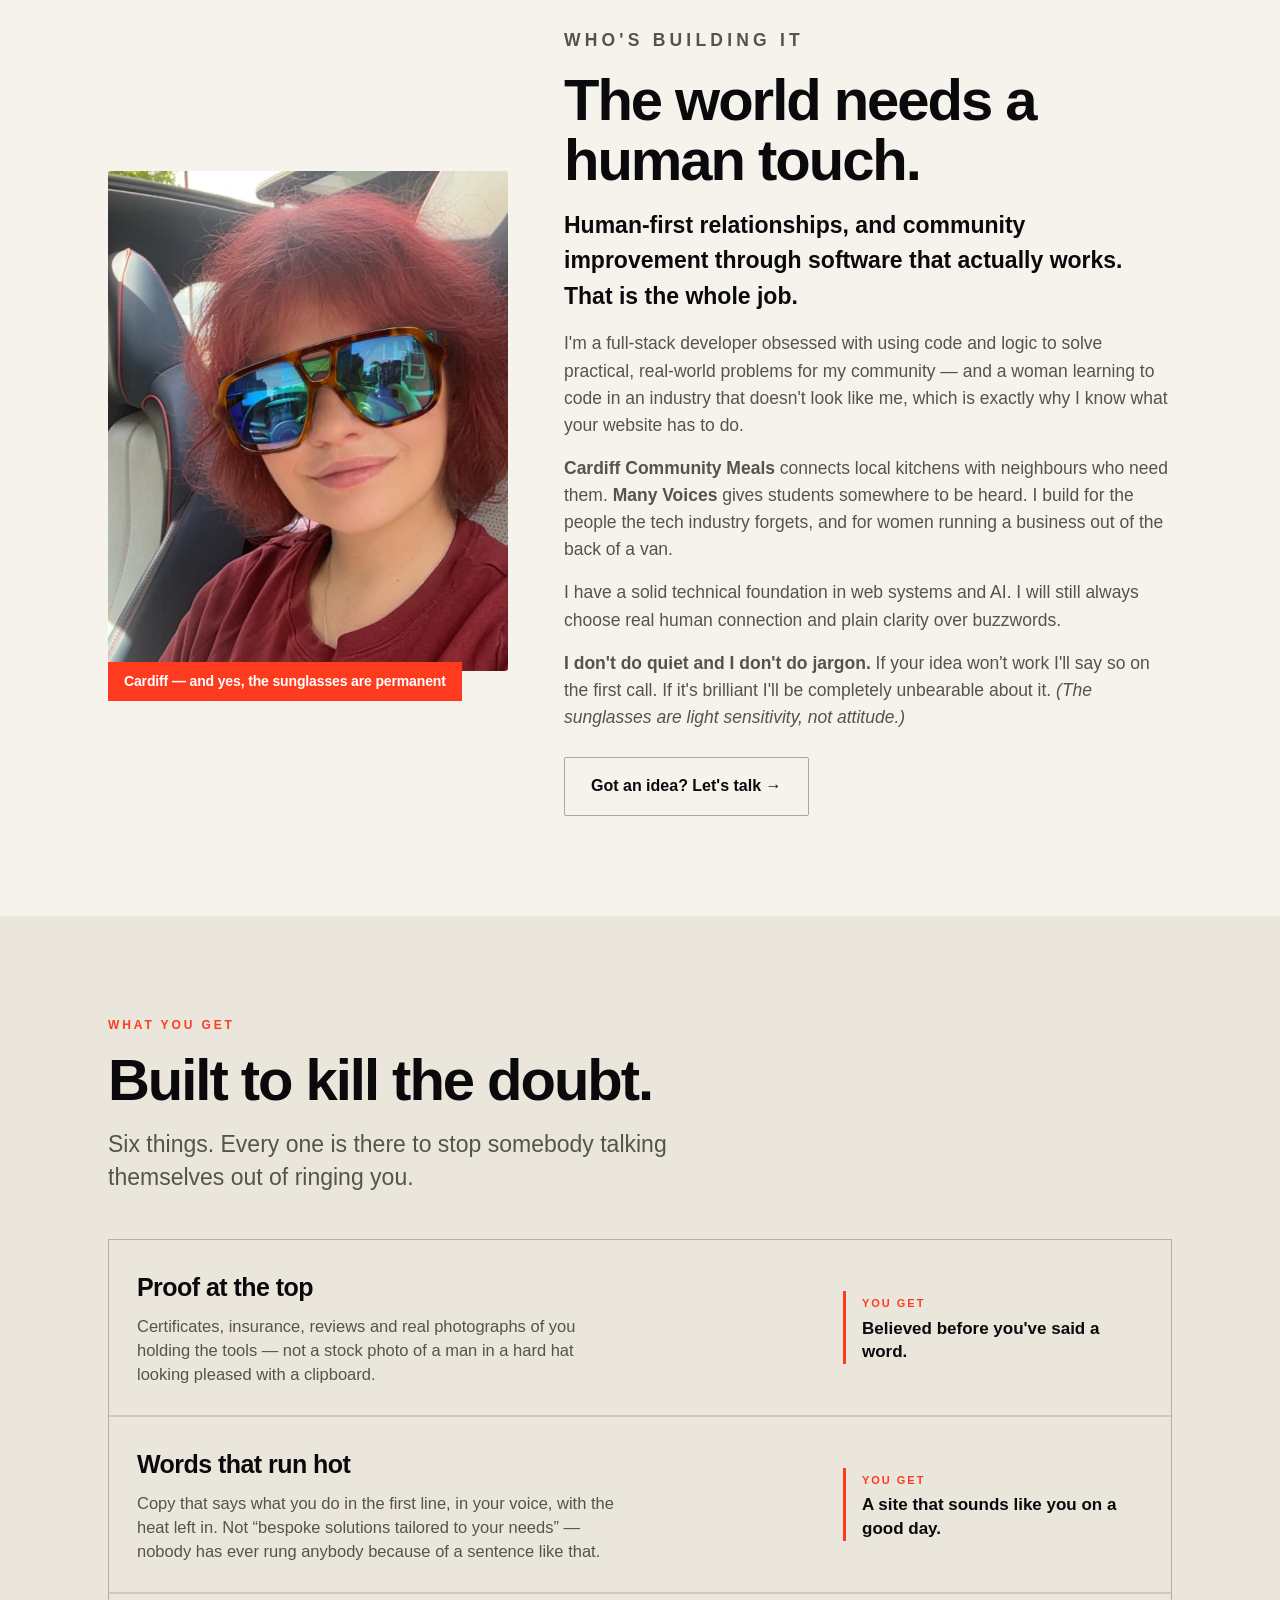
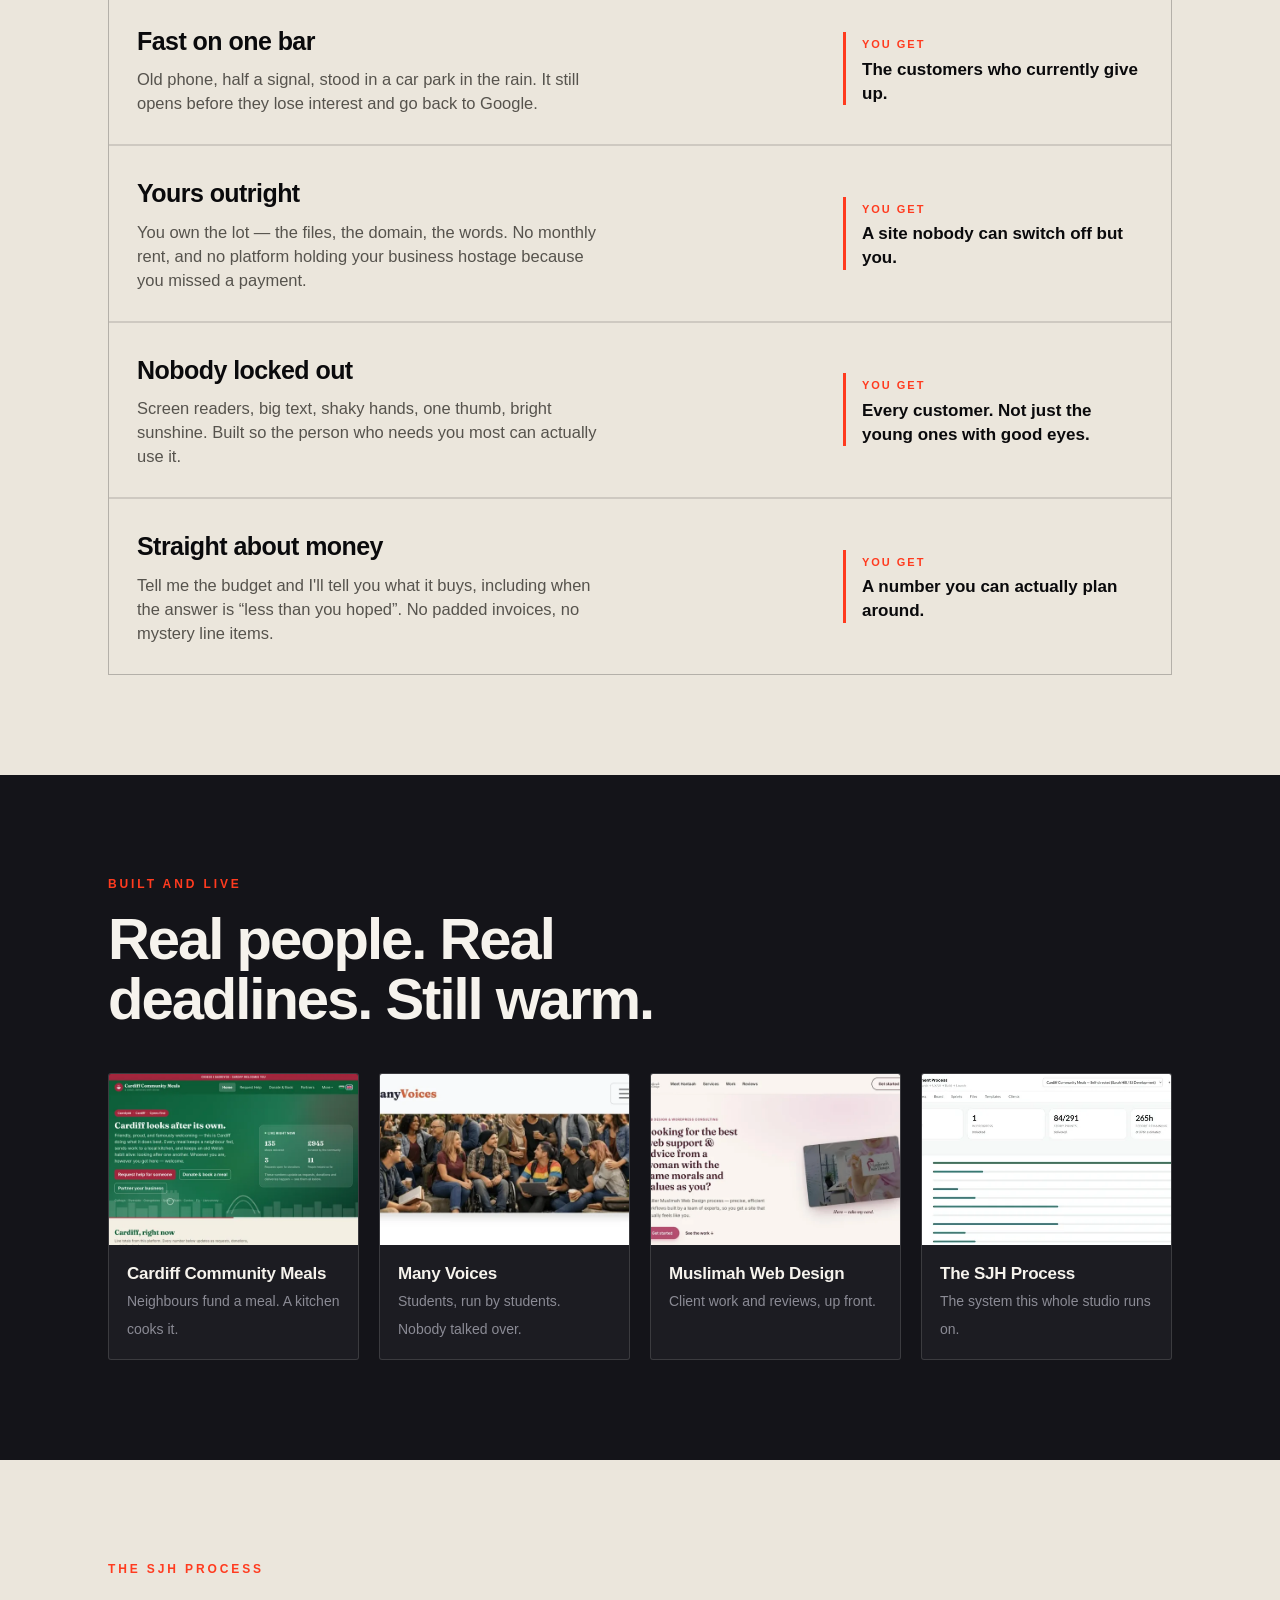
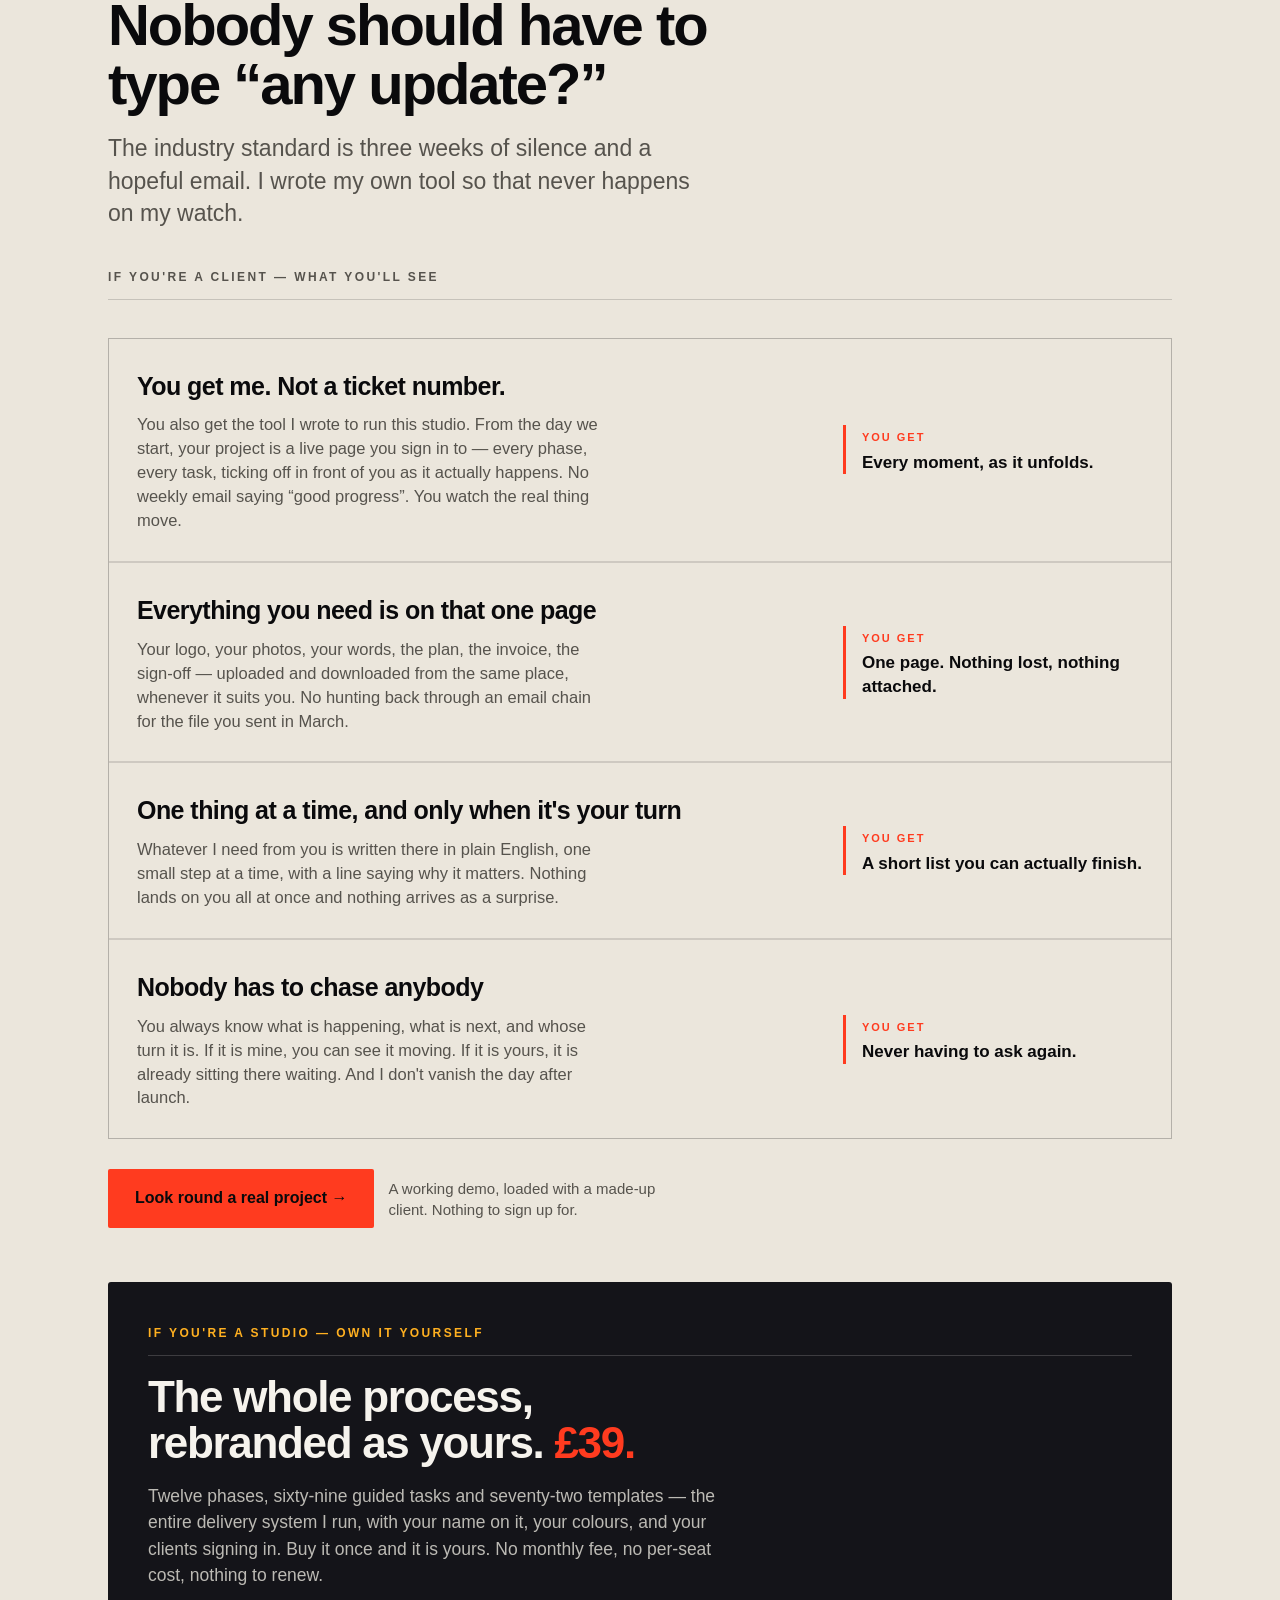
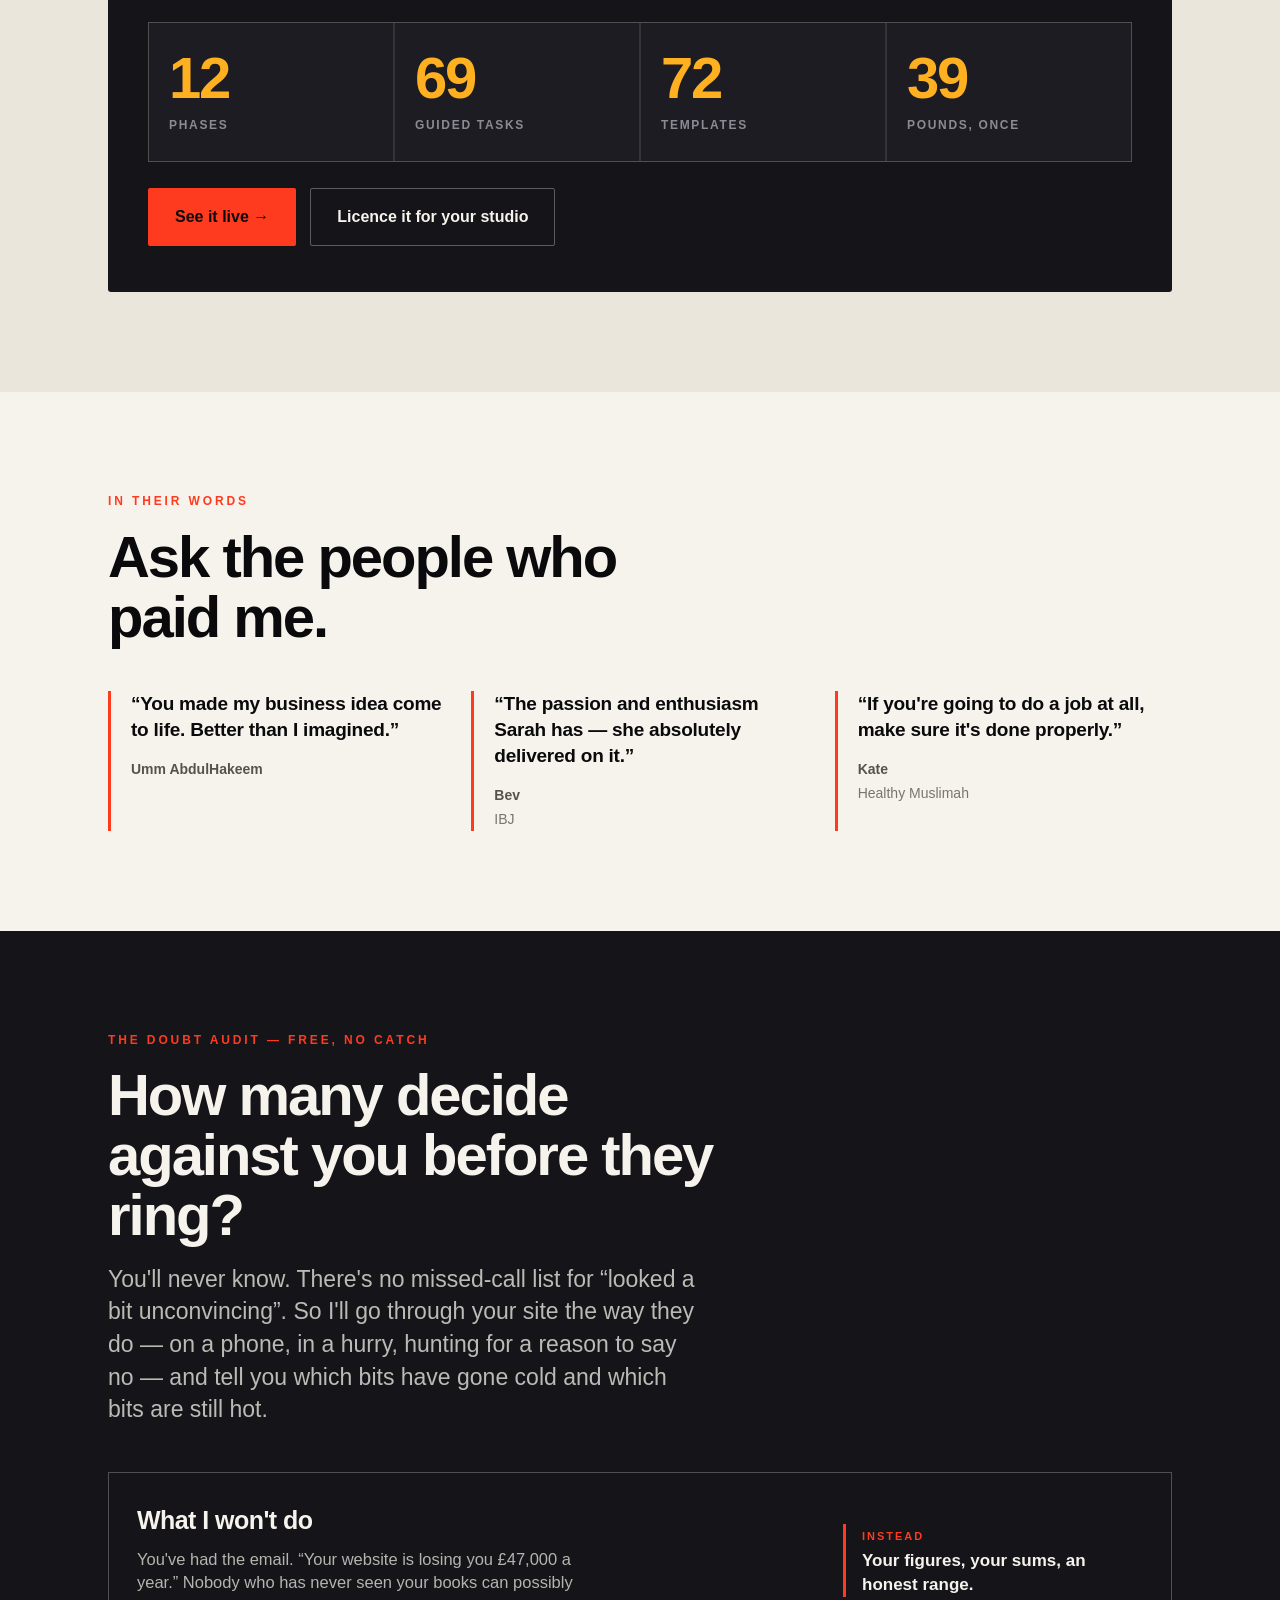
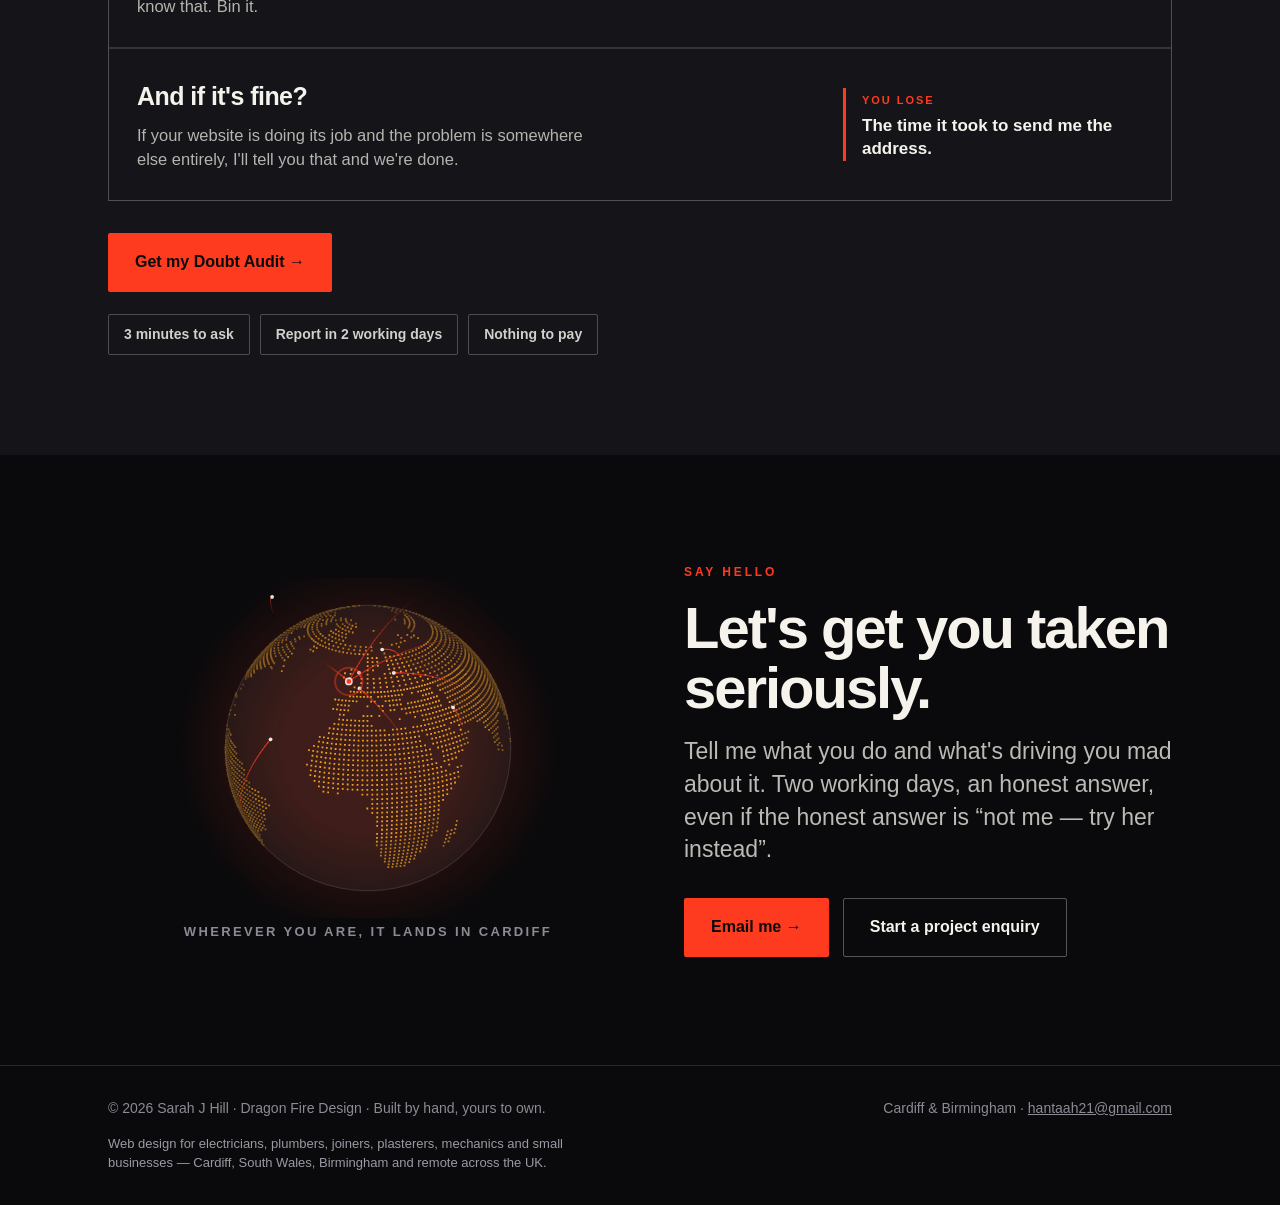
==== commit 103ca199: "Change copyon the trust section" ====
--- a/index.html
+++ b/index.html
@@ -152,8 +152,8 @@
 
     <aside class="who-panel stand">
       <p class="who-kicker">Notice what none of those are about.</p>
-      <p class="who-big">Her work.</p>
-      <p class="who-note">Not one of them is a judgement on whether she can do the job. They are all
+      <p class="who-big">Your work.</p>
+      <p class="who-note">Not one of them is a judgement on whether you can do the job. They are all
         decisions made before anybody looked.</p>
       <p class="who-note"><strong>That is the gap your website has to close</strong> &mdash; and it has
         about three seconds to do it.</p>
@@ -205,7 +205,7 @@
 <!-- ============ MANIFESTO ============ -->
 <section class="manifesto">
   <div class="wrap">
-    <p class="stand">I say the thing everyone else softens.</p>
+    <p class="stand">I say the thing everyone else is scared to say.</p>
     <p class="stand">Your website should too.</p>
   </div>
 </section>
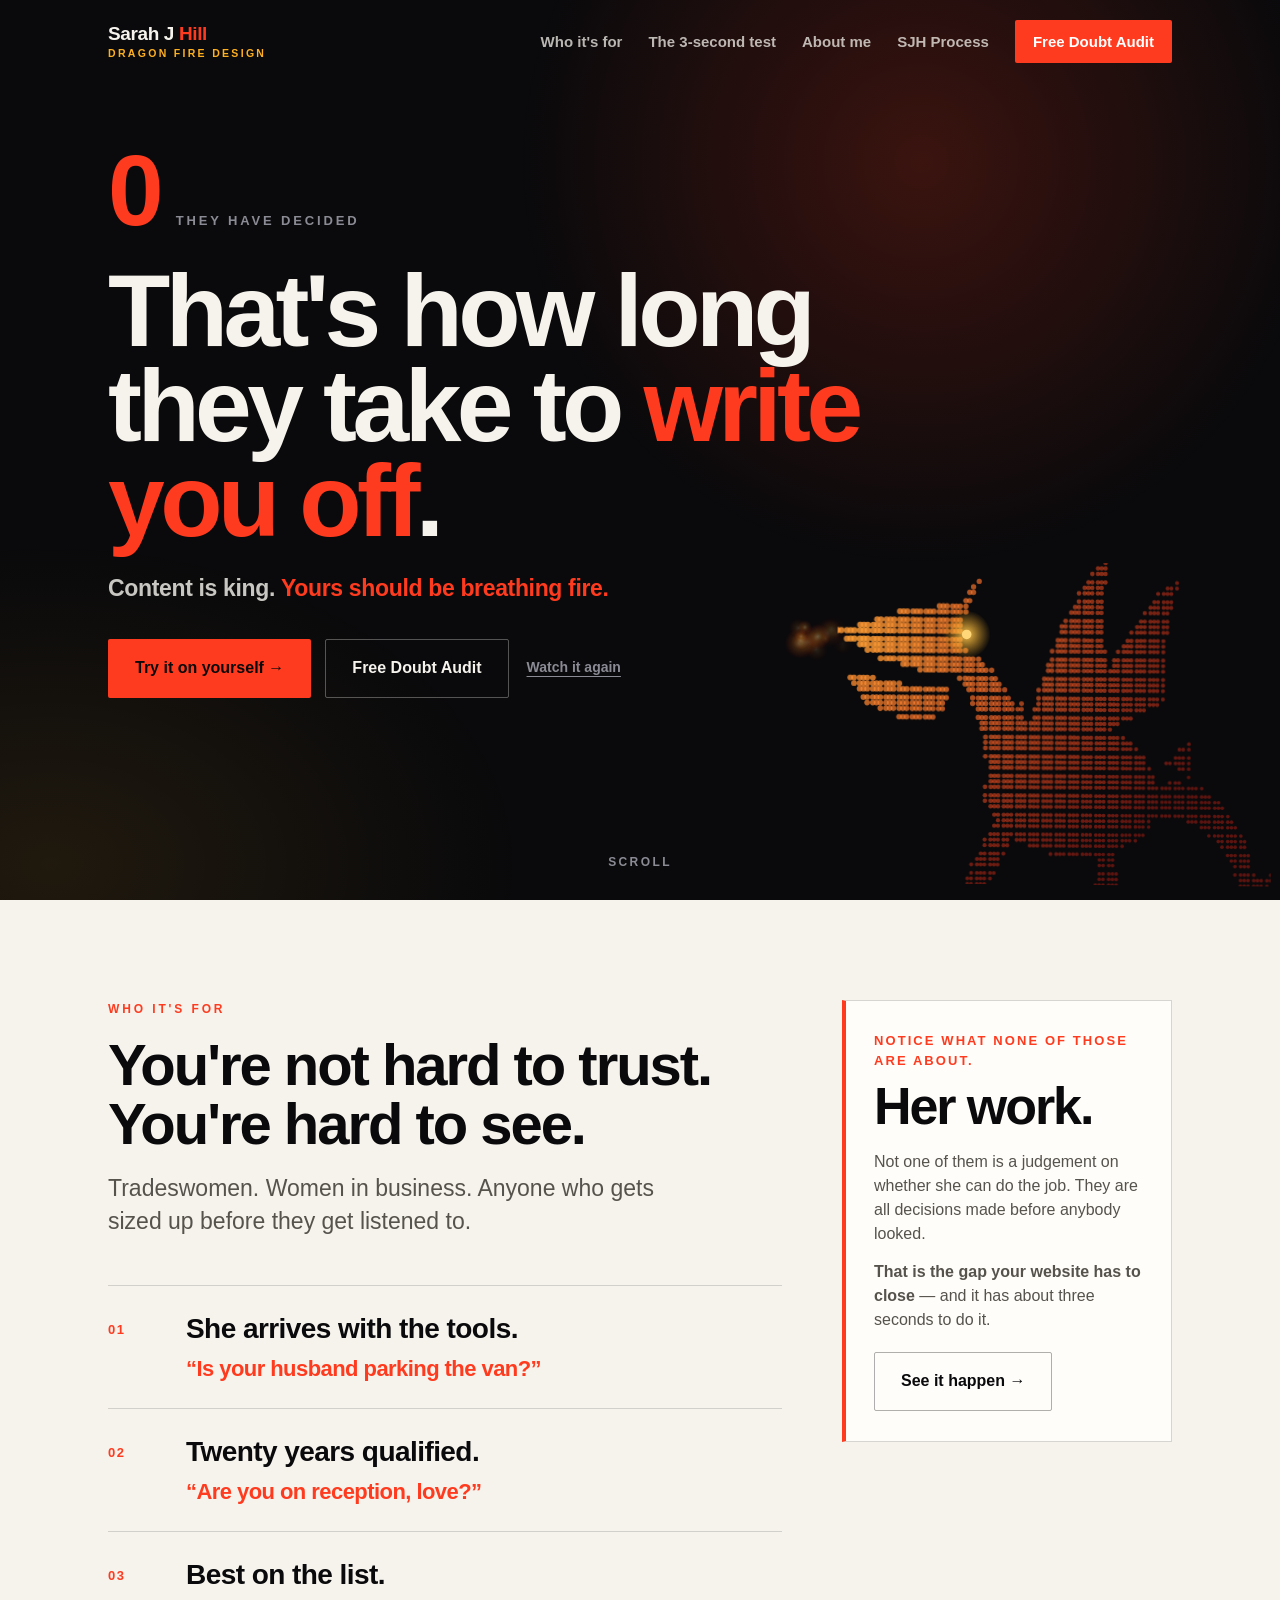
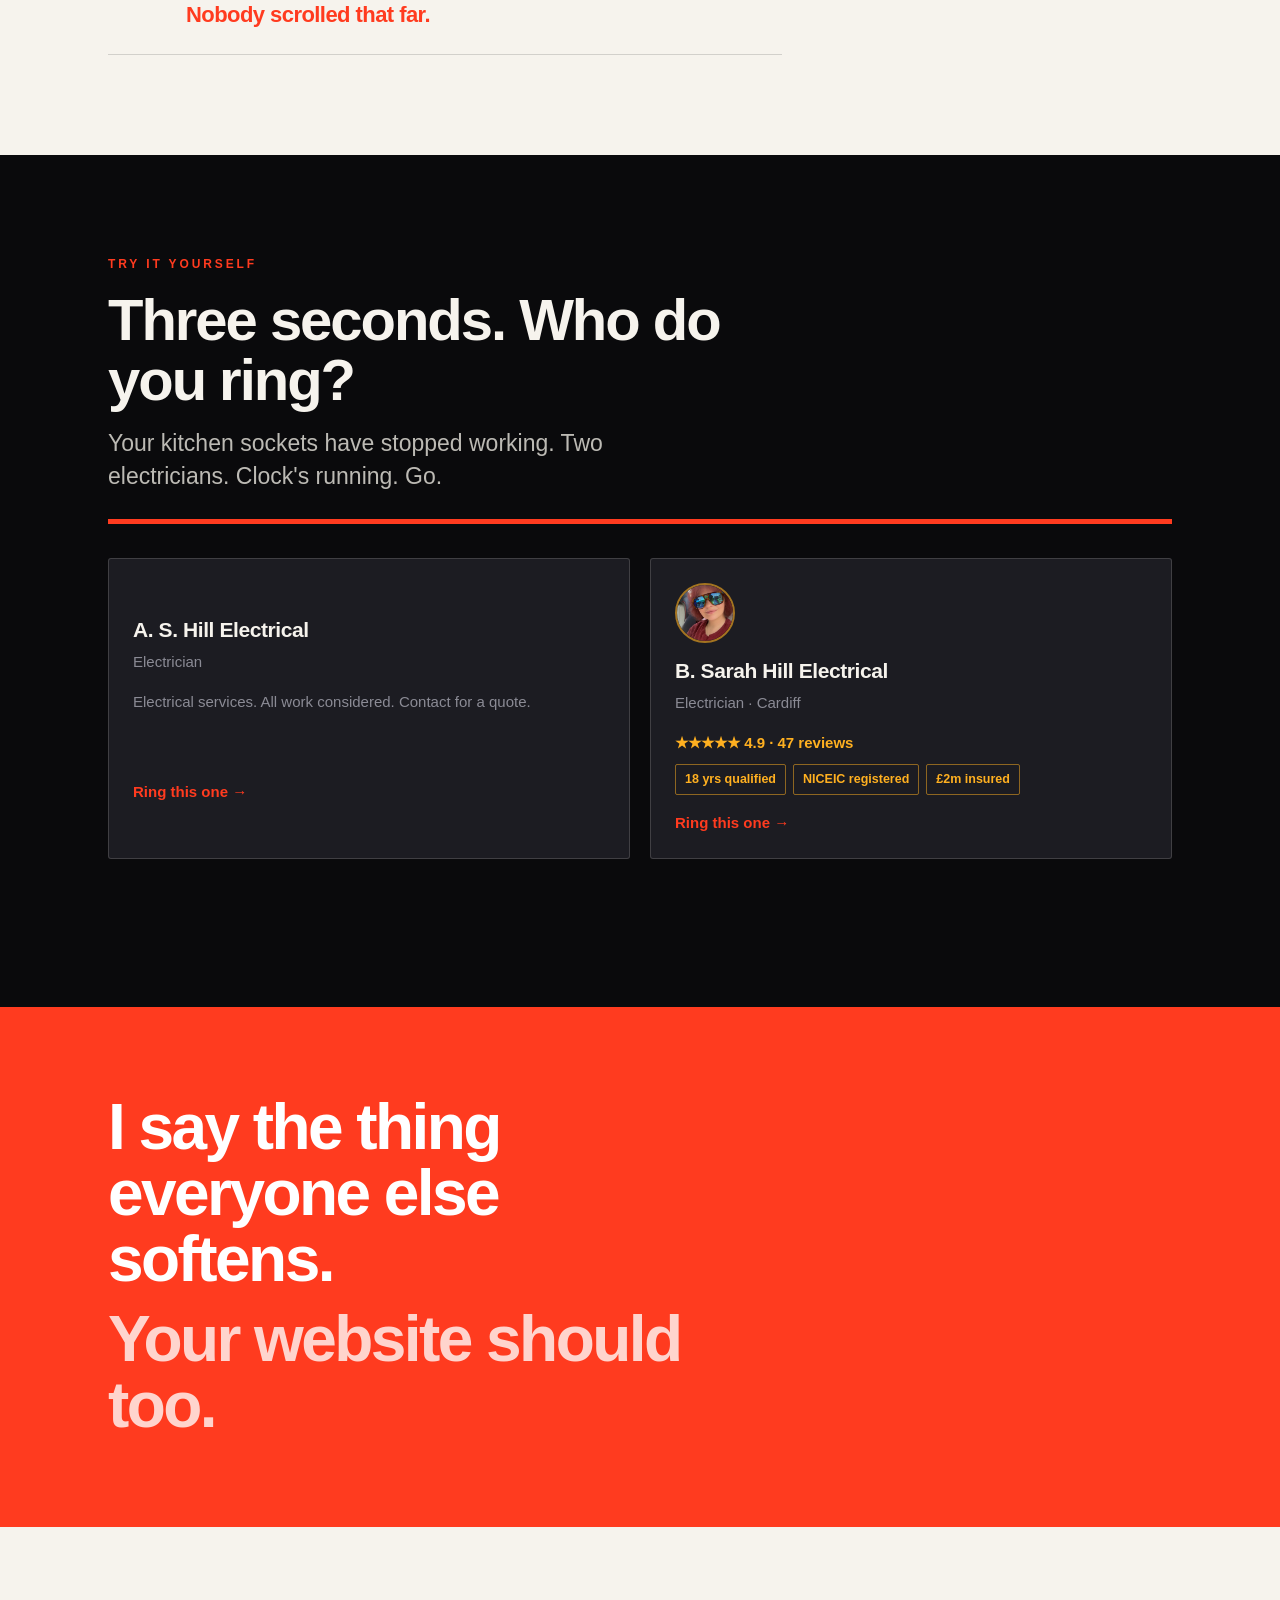
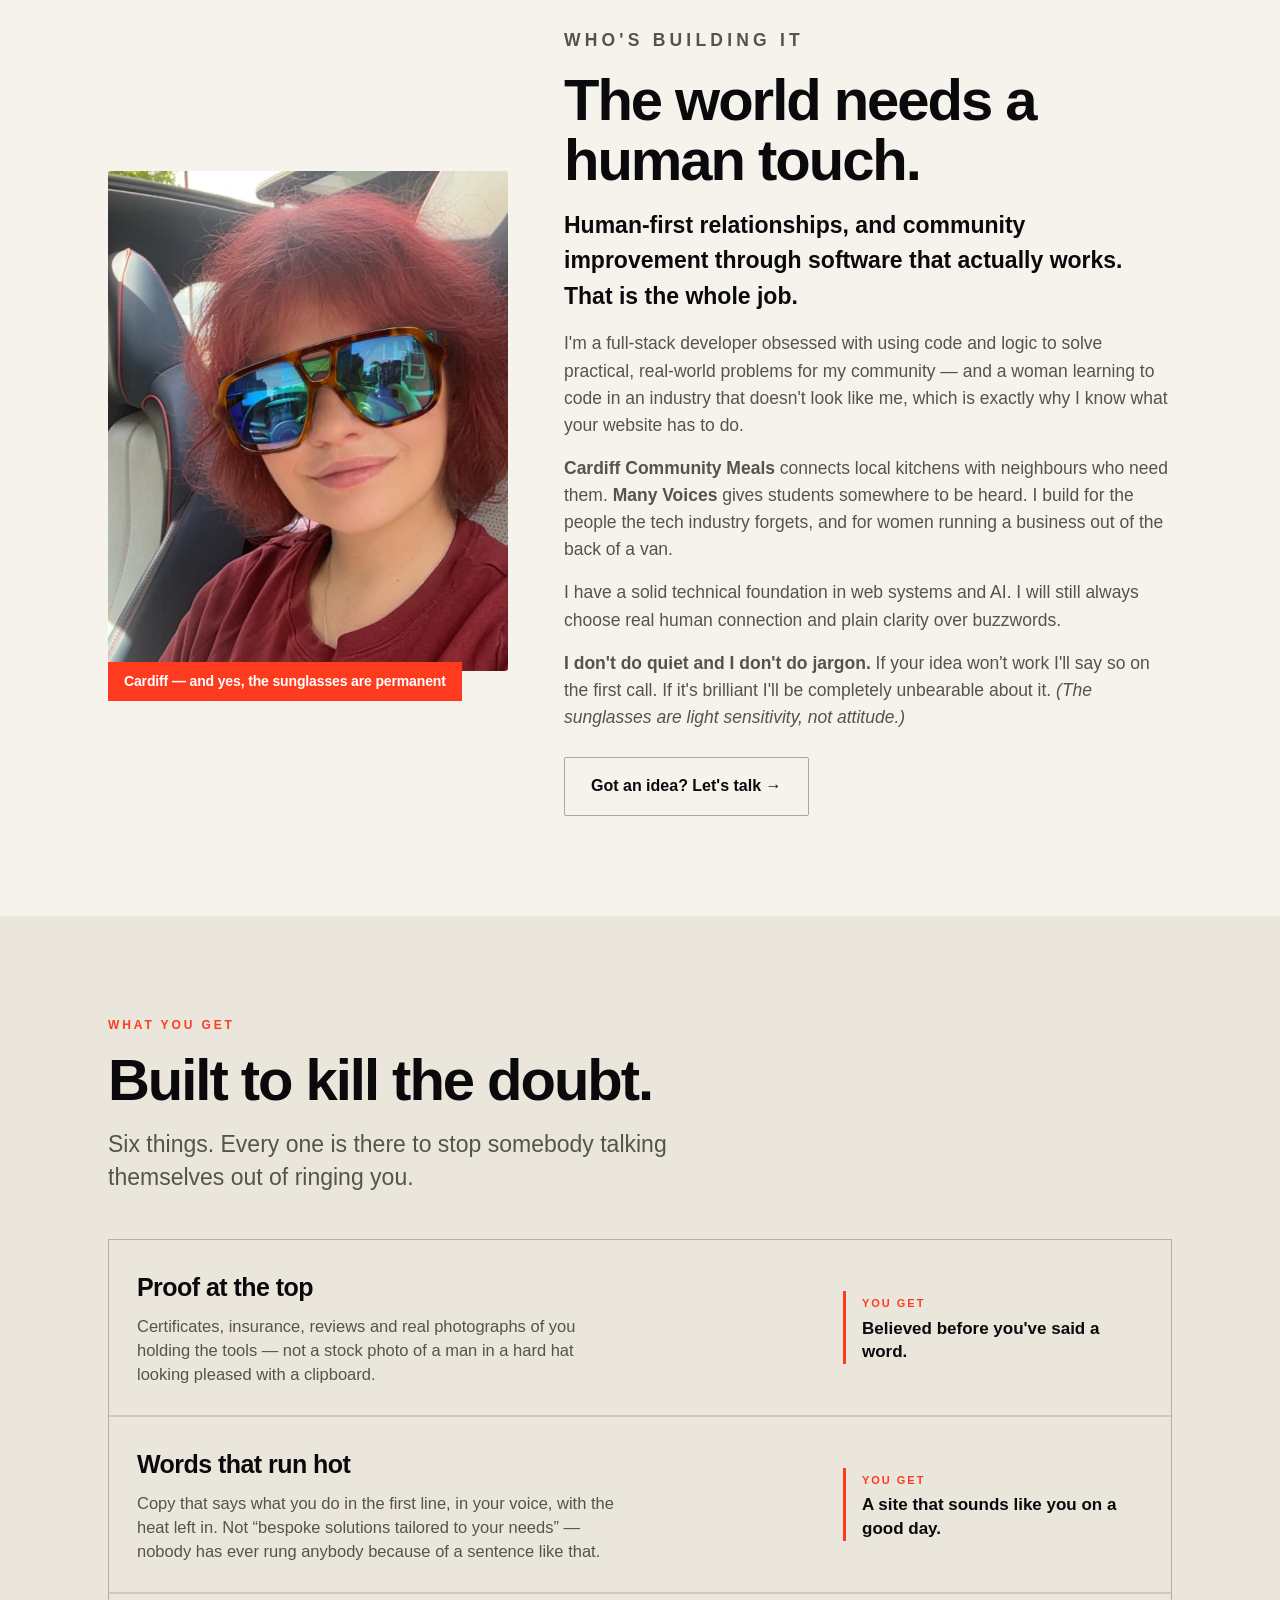
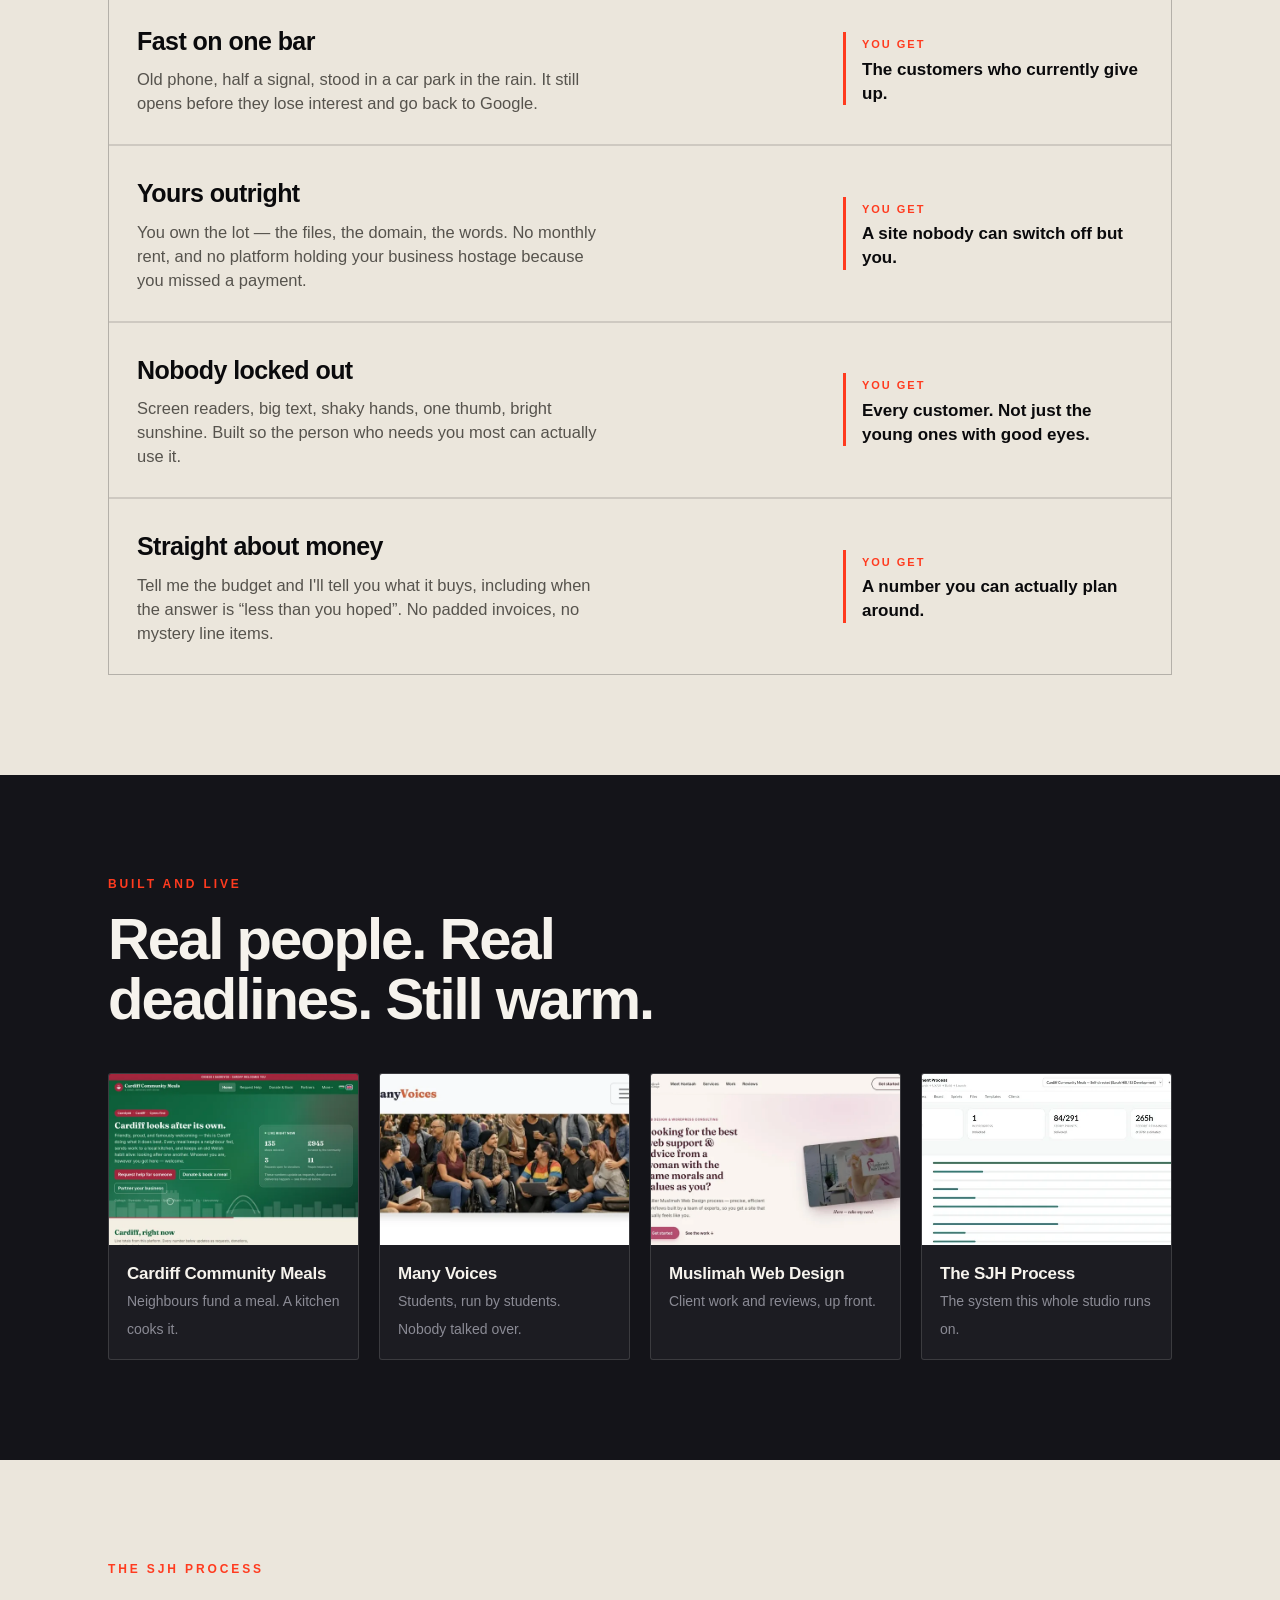
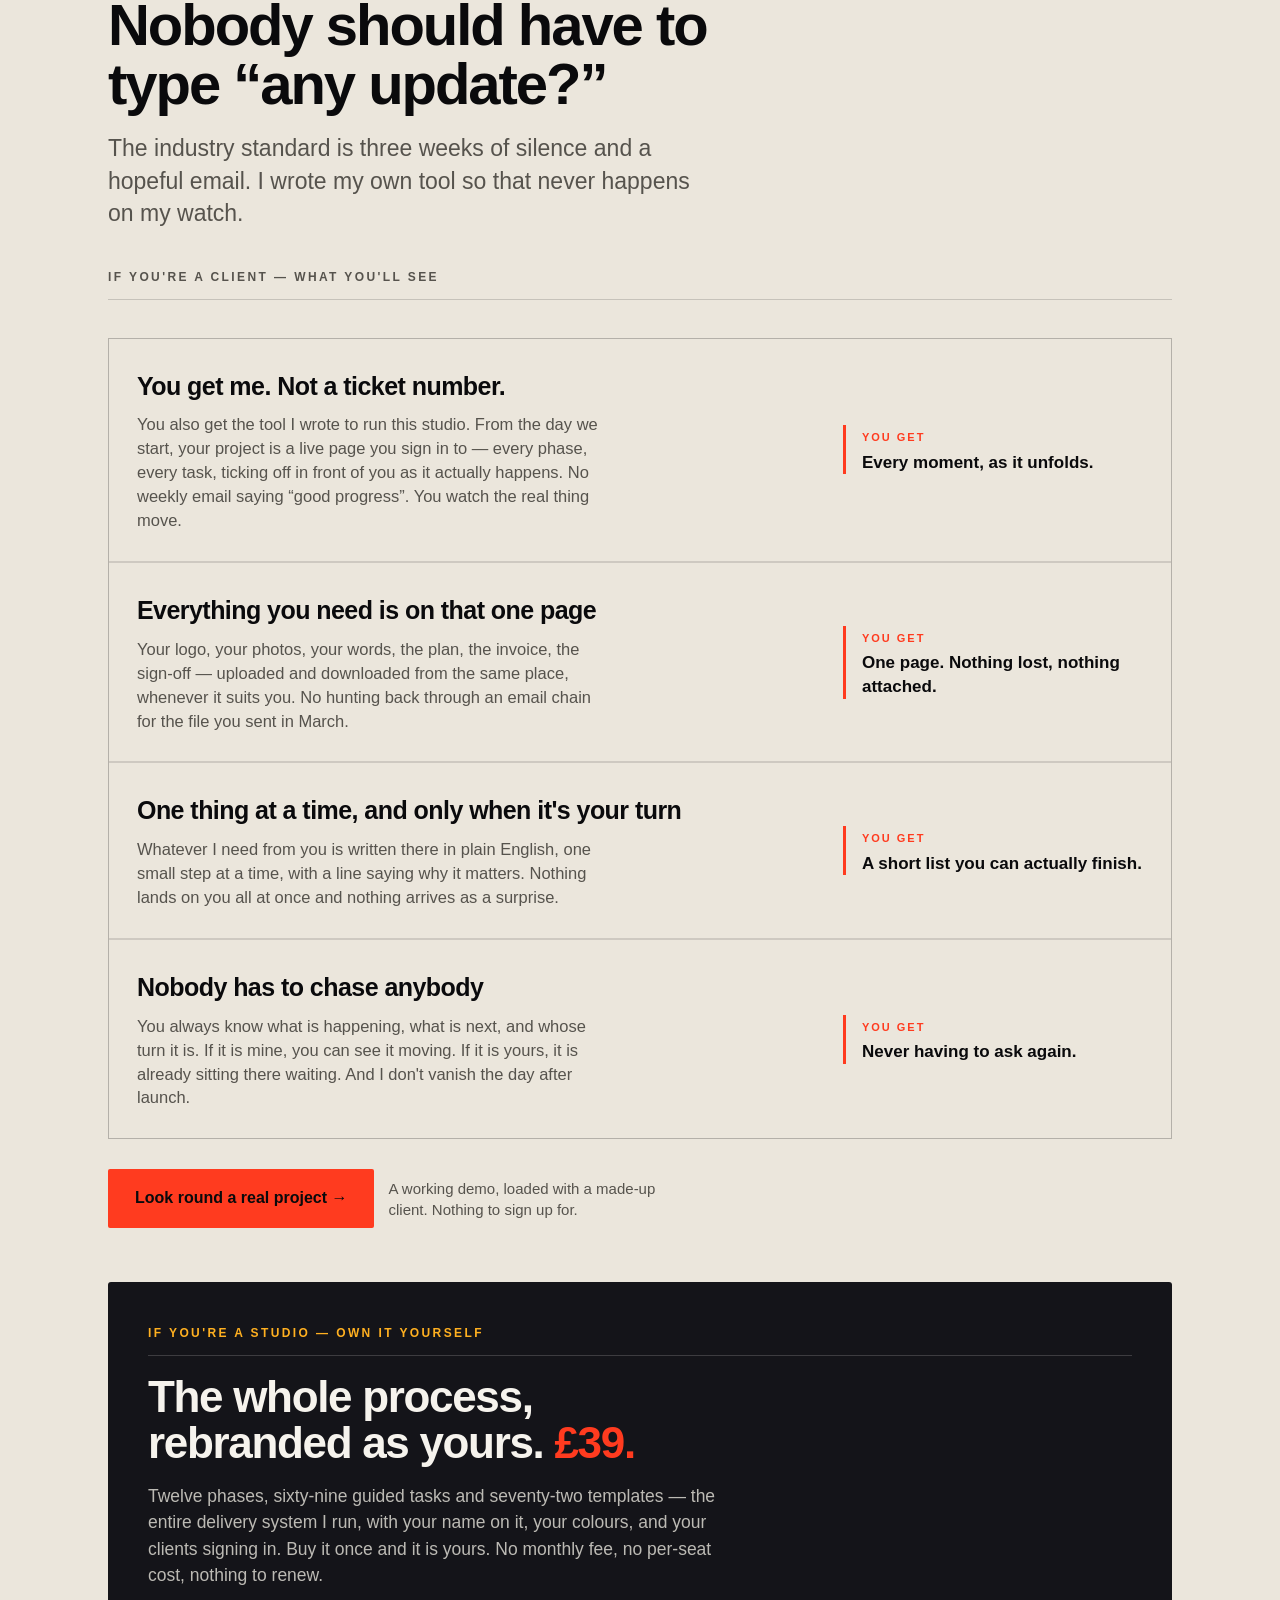
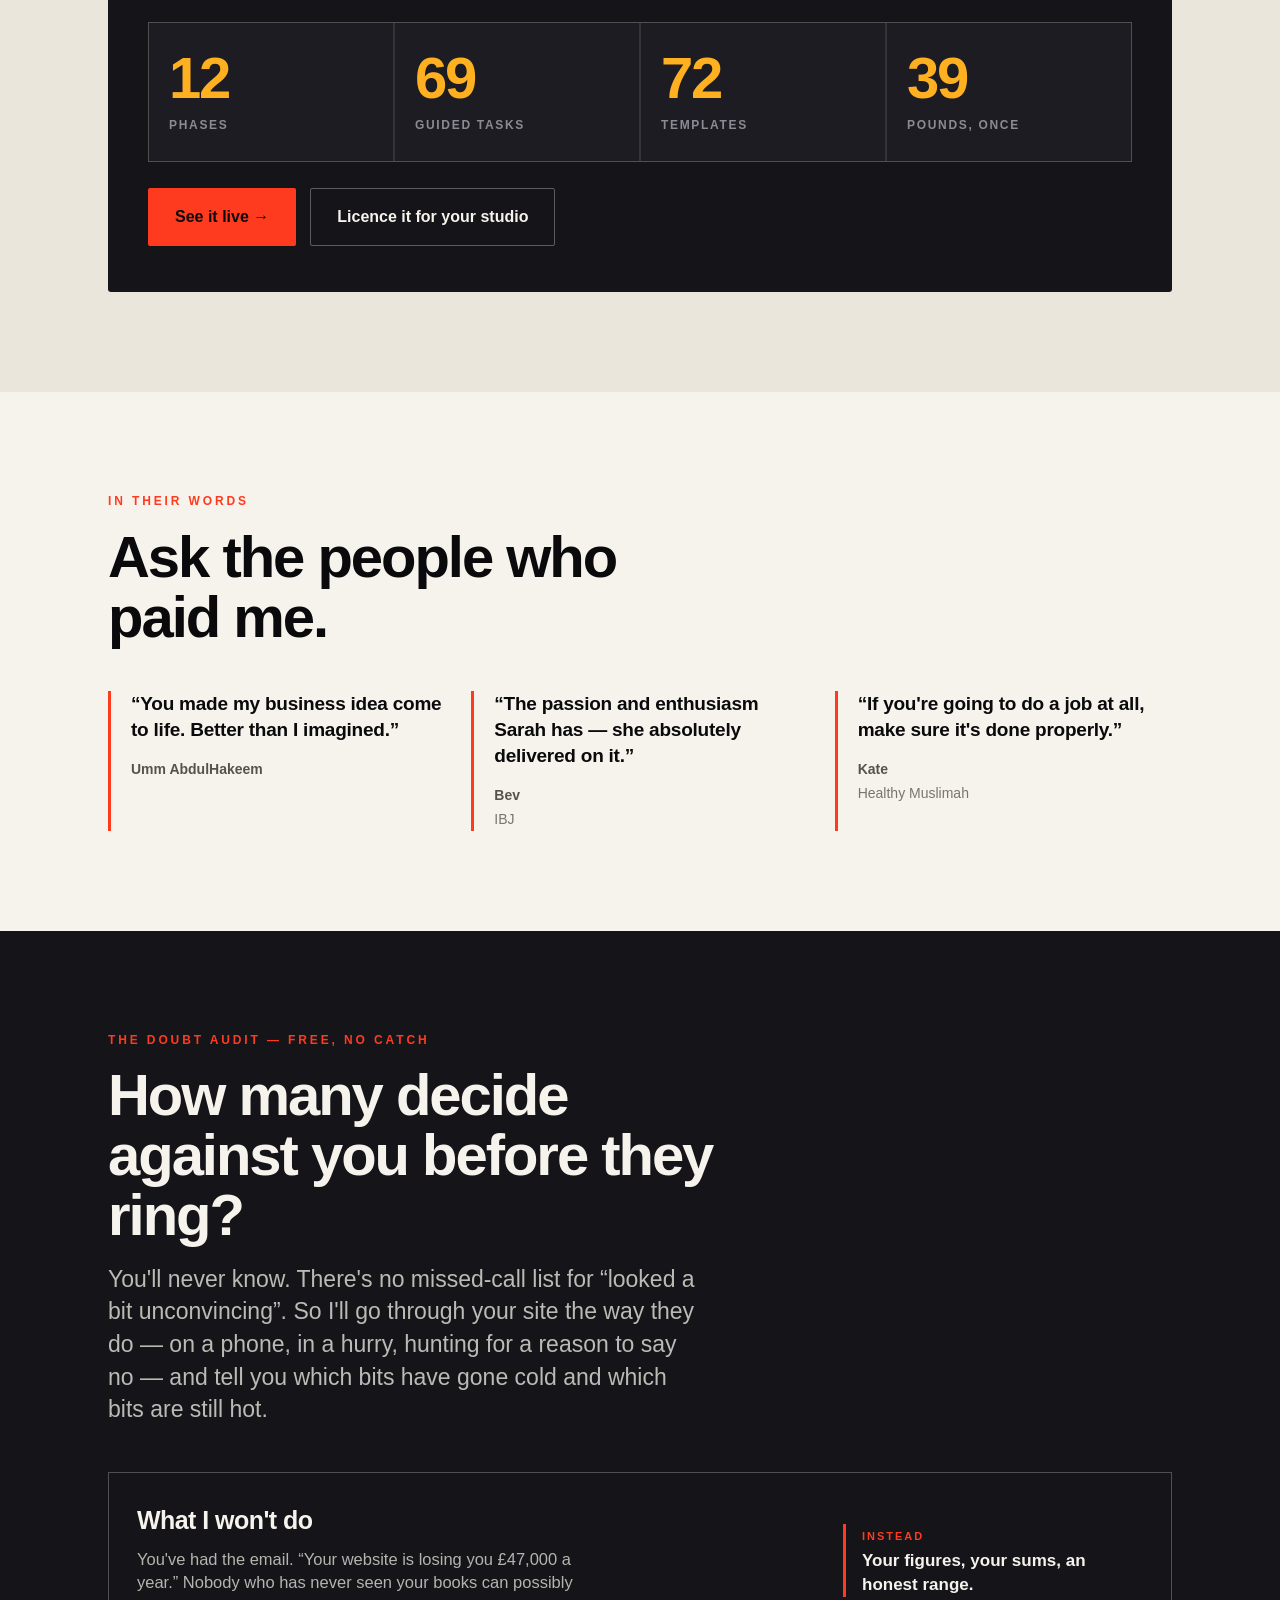
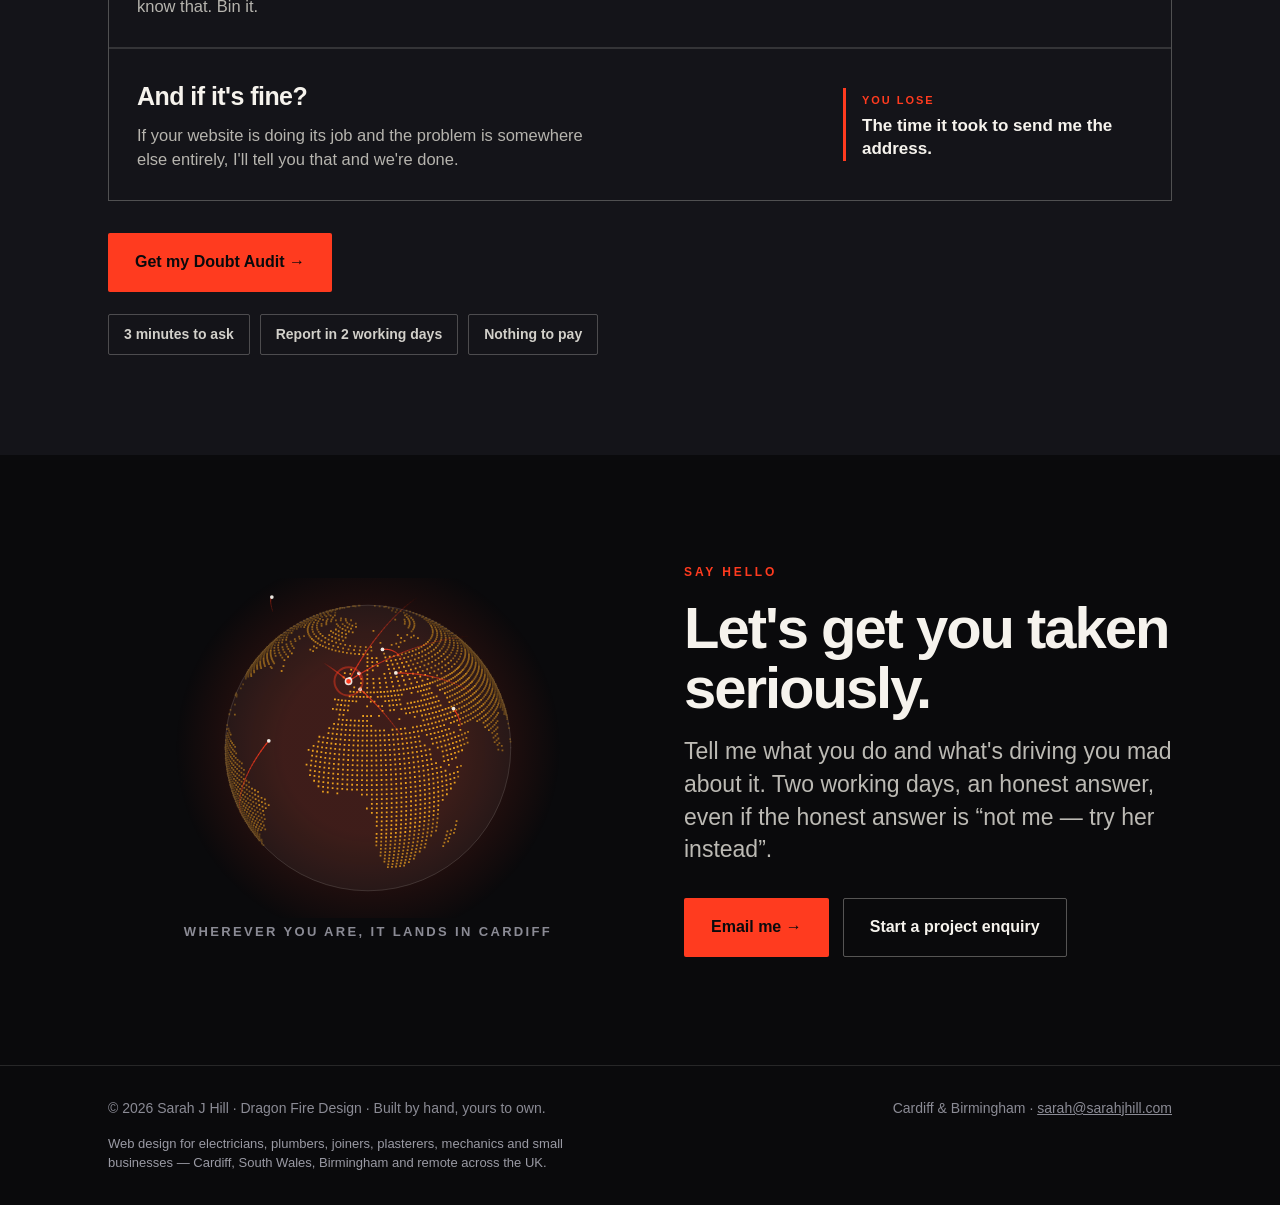
==== commit df0afea9: "All pages converted to the new design, new email" ====
--- a/index.html
+++ b/index.html
@@ -44,7 +44,7 @@
     "alternateName": "SJ Development",
     "url": "https://sarahjhill.com/",
     "image": "https://sarahjhill.com/assets/img/me-sunglasses.webp",
-    "email": "hantaah21@gmail.com",
+    "email": "sarah@sarahjhill.com",
     "description": "Hand-built, accessible websites for tradeswomen, women in business, community projects and charities.",
     "priceRange": "££",
     "founder": {
@@ -152,8 +152,8 @@
 
     <aside class="who-panel stand">
       <p class="who-kicker">Notice what none of those are about.</p>
-      <p class="who-big">Your work.</p>
-      <p class="who-note">Not one of them is a judgement on whether you can do the job. They are all
+      <p class="who-big">Her work.</p>
+      <p class="who-note">Not one of them is a judgement on whether she can do the job. They are all
         decisions made before anybody looked.</p>
       <p class="who-note"><strong>That is the gap your website has to close</strong> &mdash; and it has
         about three seconds to do it.</p>
@@ -205,7 +205,7 @@
 <!-- ============ MANIFESTO ============ -->
 <section class="manifesto">
   <div class="wrap">
-    <p class="stand">I say the thing everyone else is scared to say.</p>
+    <p class="stand">I say the thing everyone else softens.</p>
     <p class="stand">Your website should too.</p>
   </div>
 </section>
@@ -298,7 +298,7 @@
     <p class="eyebrow stand">Built and live</p>
     <h2 class="stand">Real people. Real deadlines. Still warm.</h2>
     <div class="work">
-      <a class="tile stand" href="https://sarahjhill.com" target="_blank" rel="noopener">
+      <a class="tile stand" href="cardiff-community-meals.html">
         <img src="assets/img/cardiff-live.webp" alt="Cardiff Community Meals website" loading="lazy">
         <div class="cap"><b>Cardiff Community Meals</b><span>Neighbours fund a meal. A kitchen cooks it.</span></div></a>
       <a class="tile stand" href="https://sarahjhill.github.io/many-voices" target="_blank" rel="noopener">
@@ -307,7 +307,7 @@
       <a class="tile stand" href="https://sarahjhill.github.io/muslimah-web-design" target="_blank" rel="noopener">
         <img src="assets/img/muslimah-live.webp" alt="Muslimah Web Design website" loading="lazy">
         <div class="cap"><b>Muslimah Web Design</b><span>Client work and reviews, up front.</span></div></a>
-      <a class="tile stand" href="https://sarahjhill.com/project-os.html" target="_blank" rel="noopener">
+      <a class="tile stand" href="project-os.html" target="_blank" rel="noopener">
         <img src="assets/img/projectos-dashboard.webp" alt="The SJH Process dashboard" loading="lazy">
         <div class="cap"><b>The SJH Process</b><span>The system this whole studio runs on.</span></div></a>
     </div>
@@ -429,7 +429,7 @@
       </div>
     </div>
     <div class="cta-row stand" style="margin-top:32px;">
-      <a class="btn btn-primary" href="https://sarahjhill.com/website-audit.html">Get my Doubt Audit &rarr;</a>
+      <a class="btn btn-primary" href="website-audit.html">Get my Doubt Audit &rarr;</a>
     </div>
     <div class="chips stand">
       <span class="chip">3 minutes to ask</span><span class="chip">Report in 2 working days</span>
@@ -452,8 +452,8 @@
     <p class="lead stand">Tell me what you do and what's driving you mad about it. Two working days,
       an honest answer, even if the honest answer is &ldquo;not me &mdash; try her instead&rdquo;.</p>
     <div class="cta-row stand" style="margin-top:32px;">
-      <a class="btn btn-primary" href="mailto:hantaah21@gmail.com">Email me &rarr;</a>
-      <a class="btn btn-ghost" href="https://sarahjhill.com/project-os.html">Start a project enquiry</a>
+      <a class="btn btn-primary" href="mailto:sarah@sarahjhill.com">Email me &rarr;</a>
+      <a class="btn btn-ghost" href="project-os.html">Start a project enquiry</a>
     </div>
    </div>
    </div>
@@ -465,7 +465,7 @@
 <footer>
   <div class="wrap">
     <span>&copy; <span id="yr">2026</span> Sarah J Hill &middot; Dragon Fire Design &middot; Built by hand, yours to own.</span>
-    <span>Cardiff &amp; Birmingham &middot; <a href="mailto:hantaah21@gmail.com">hantaah21@gmail.com</a></span>
+    <span>Cardiff &amp; Birmingham &middot; <a href="mailto:sarah@sarahjhill.com">sarah@sarahjhill.com</a></span>
     <span class="footnote">Web design for electricians, plumbers, joiners, plasterers, mechanics and
       small businesses &mdash; Cardiff, South Wales, Birmingham and remote across the UK.</span>
   </div>
--- a/assets/css/02-layout.css
+++ b/assets/css/02-layout.css
@@ -97,3 +97,31 @@
 .stand{opacity:0;transform:translateY(26px);}
 .stand.in{opacity:1;transform:none;
   transition:opacity .55s cubic-bezier(.2,.7,.2,1),transform .55s cubic-bezier(.2,.7,.2,1);}
+
+/* ---------------- INNER PAGE HERO ----------------
+   Smaller than the homepage hero, and without the dragon — that
+   animation is the front door and loses its force if it is on
+   every page. */
+.page-hero{
+  position:relative; overflow:hidden; background:var(--ink);
+  padding:clamp(130px,17vh,180px) 0 clamp(64px,9vh,92px);
+}
+.page-hero::before{
+  content:""; position:absolute; inset:0; pointer-events:none;
+  background:radial-gradient(900px 520px at 82% 4%, rgba(255,59,31,.20), transparent 62%),
+             radial-gradient(700px 460px at 2% 96%, rgba(255,176,32,.09), transparent 62%);
+}
+.page-hero .wrap{position:relative; z-index:2;}
+.page-hero h1{
+  font-size:clamp(34px,6.2vw,72px); line-height:.98; font-weight:800;
+  letter-spacing:-.04em; margin-bottom:20px; max-width:18ch;
+}
+.page-hero h1 .hit{color:var(--flame);}
+.page-hero .lead{color:#c9c7c1; max-width:52ch;}
+.backlink{
+  display:inline-block; font-size:14px; font-weight:700; color:var(--mute);
+  text-decoration:none; margin-bottom:22px; letter-spacing:.02em;
+}
+.backlink:hover{color:var(--paper);}
+.page-hero .cta-row{margin-top:32px;}
+.page-hero .chips{margin-top:20px;}
--- a/assets/css/03-components.css
+++ b/assets/css/03-components.css
@@ -256,3 +256,18 @@
   color: var(--paper);
 }
 section.band .studio .btn-ghost:hover{ border-color: var(--paper); }
+
+/* numbered story steps, used on the audit page */
+.steps{margin-top:44px; border-top:1px solid rgba(10,10,12,.15);}
+.step{
+  padding:26px 0; border-bottom:1px solid rgba(10,10,12,.15);
+  display:grid; grid-template-columns:58px 1fr; gap:20px; align-items:start;
+}
+.step .no{font-size:13px;font-weight:800;letter-spacing:.12em;color:var(--flame);padding-top:6px;}
+.step h3{font-size:clamp(19px,2.4vw,25px);font-weight:800;letter-spacing:-.02em;margin-bottom:6px;}
+.step p{color:var(--mute-dark);font-size:16.5px;line-height:1.5;max-width:60ch;}
+@media(max-width:600px){.step{grid-template-columns:38px 1fr;gap:12px;}}
+
+/* source note under a stat row */
+.source{font-size:13px;color:var(--mute);margin-top:14px;max-width:70ch;line-height:1.5;}
+section.band .source{color:#78756f;}
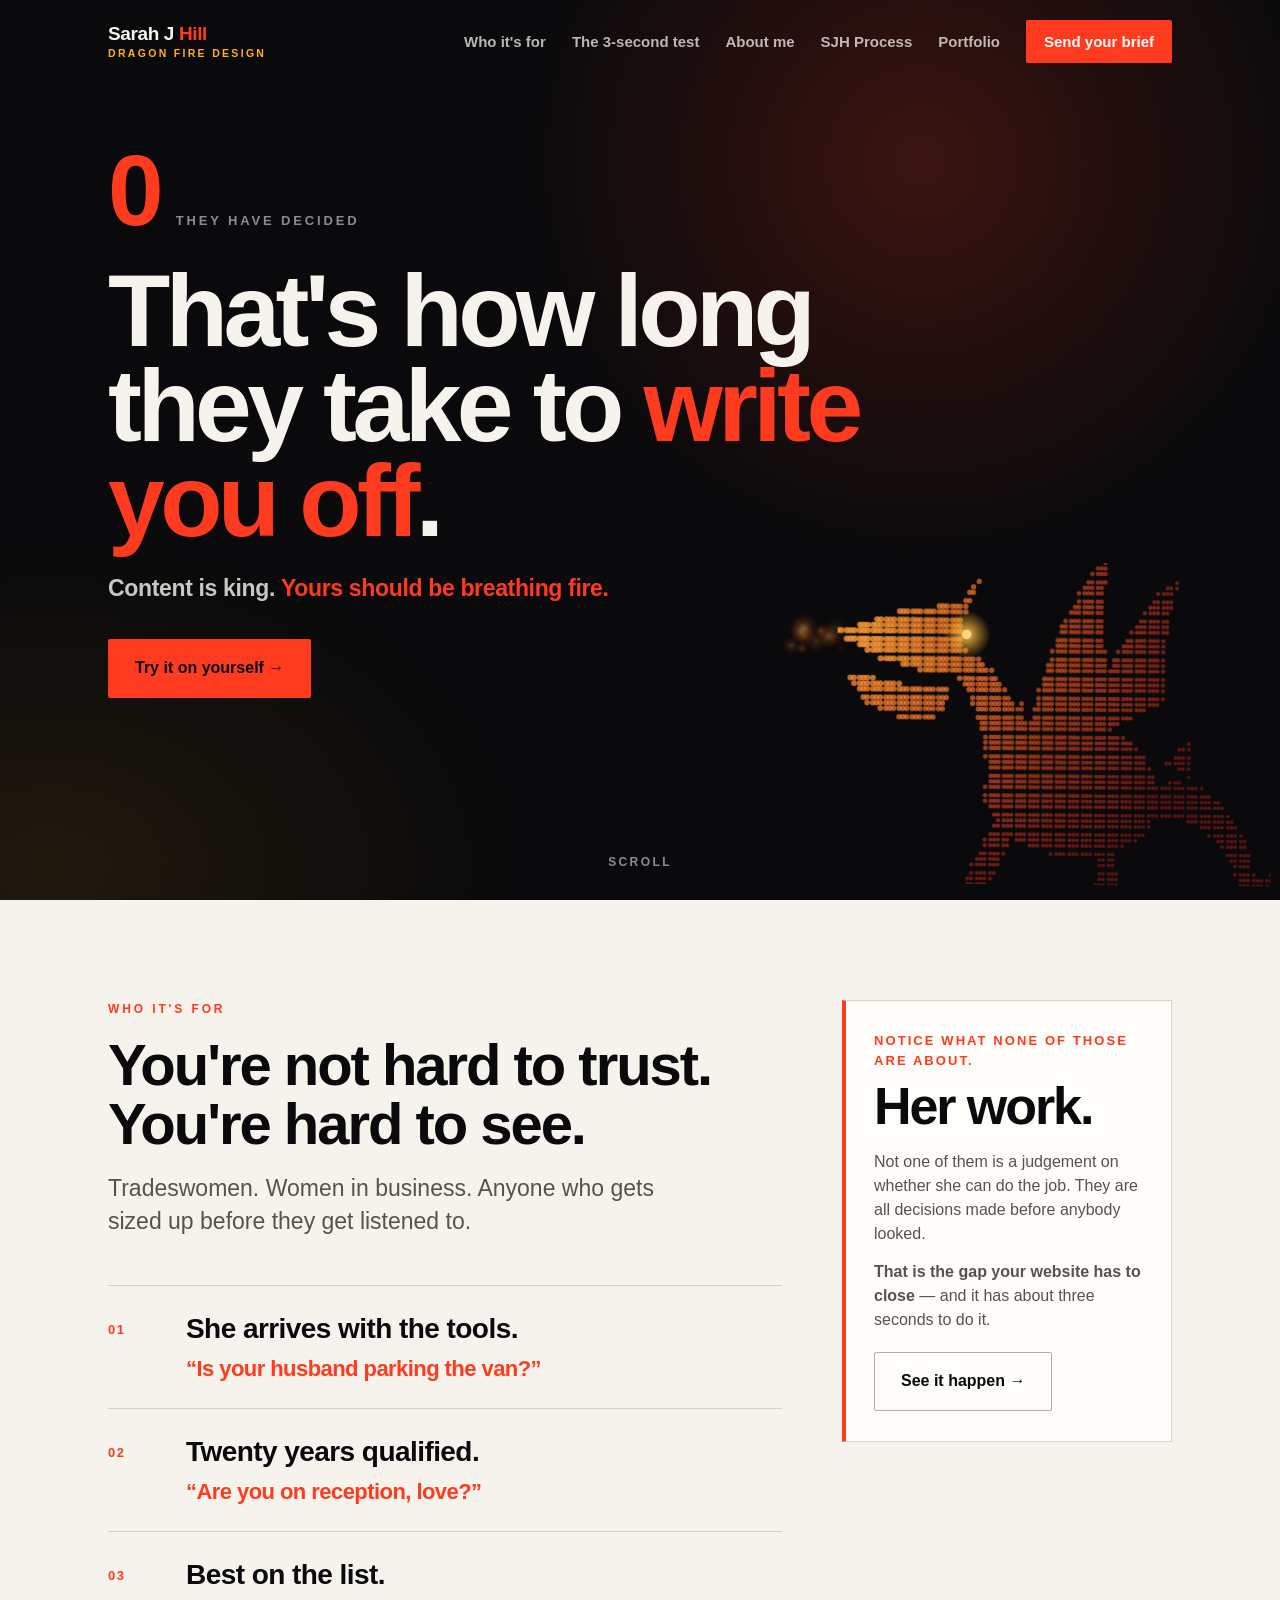
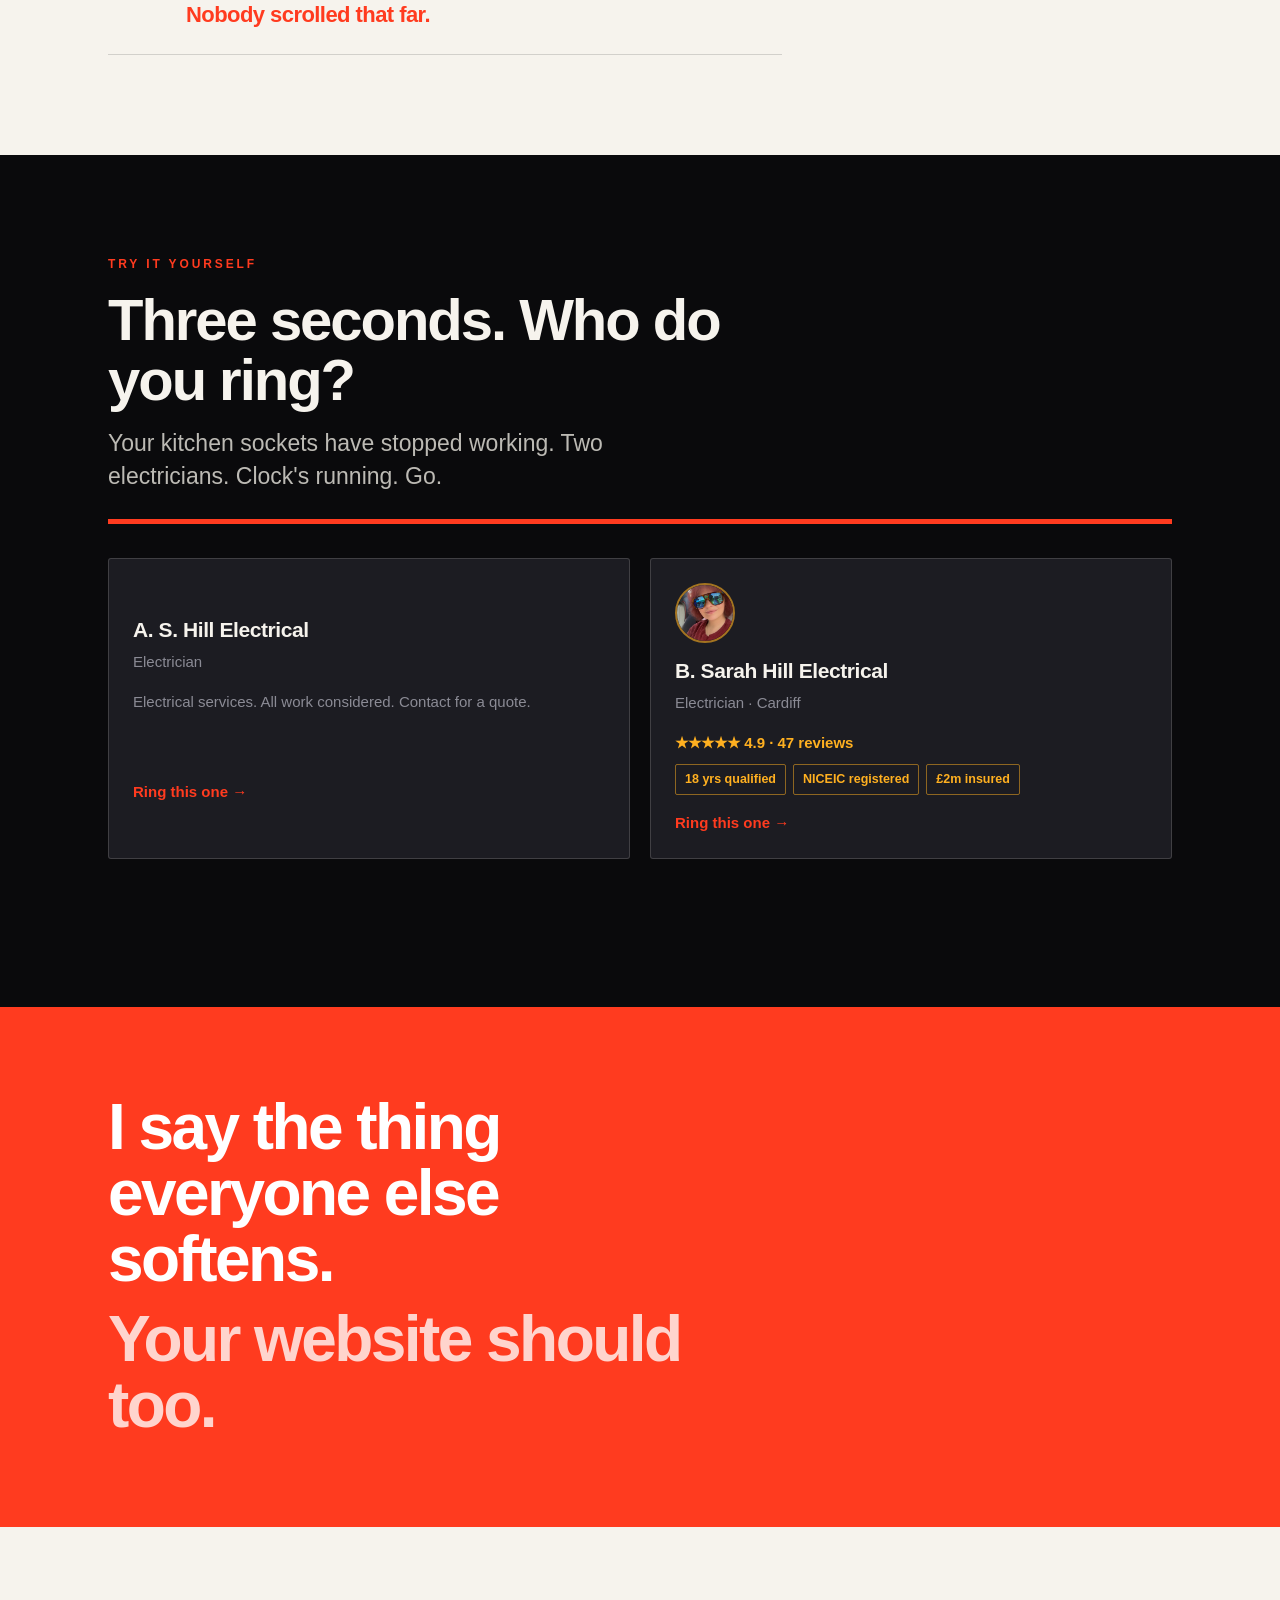
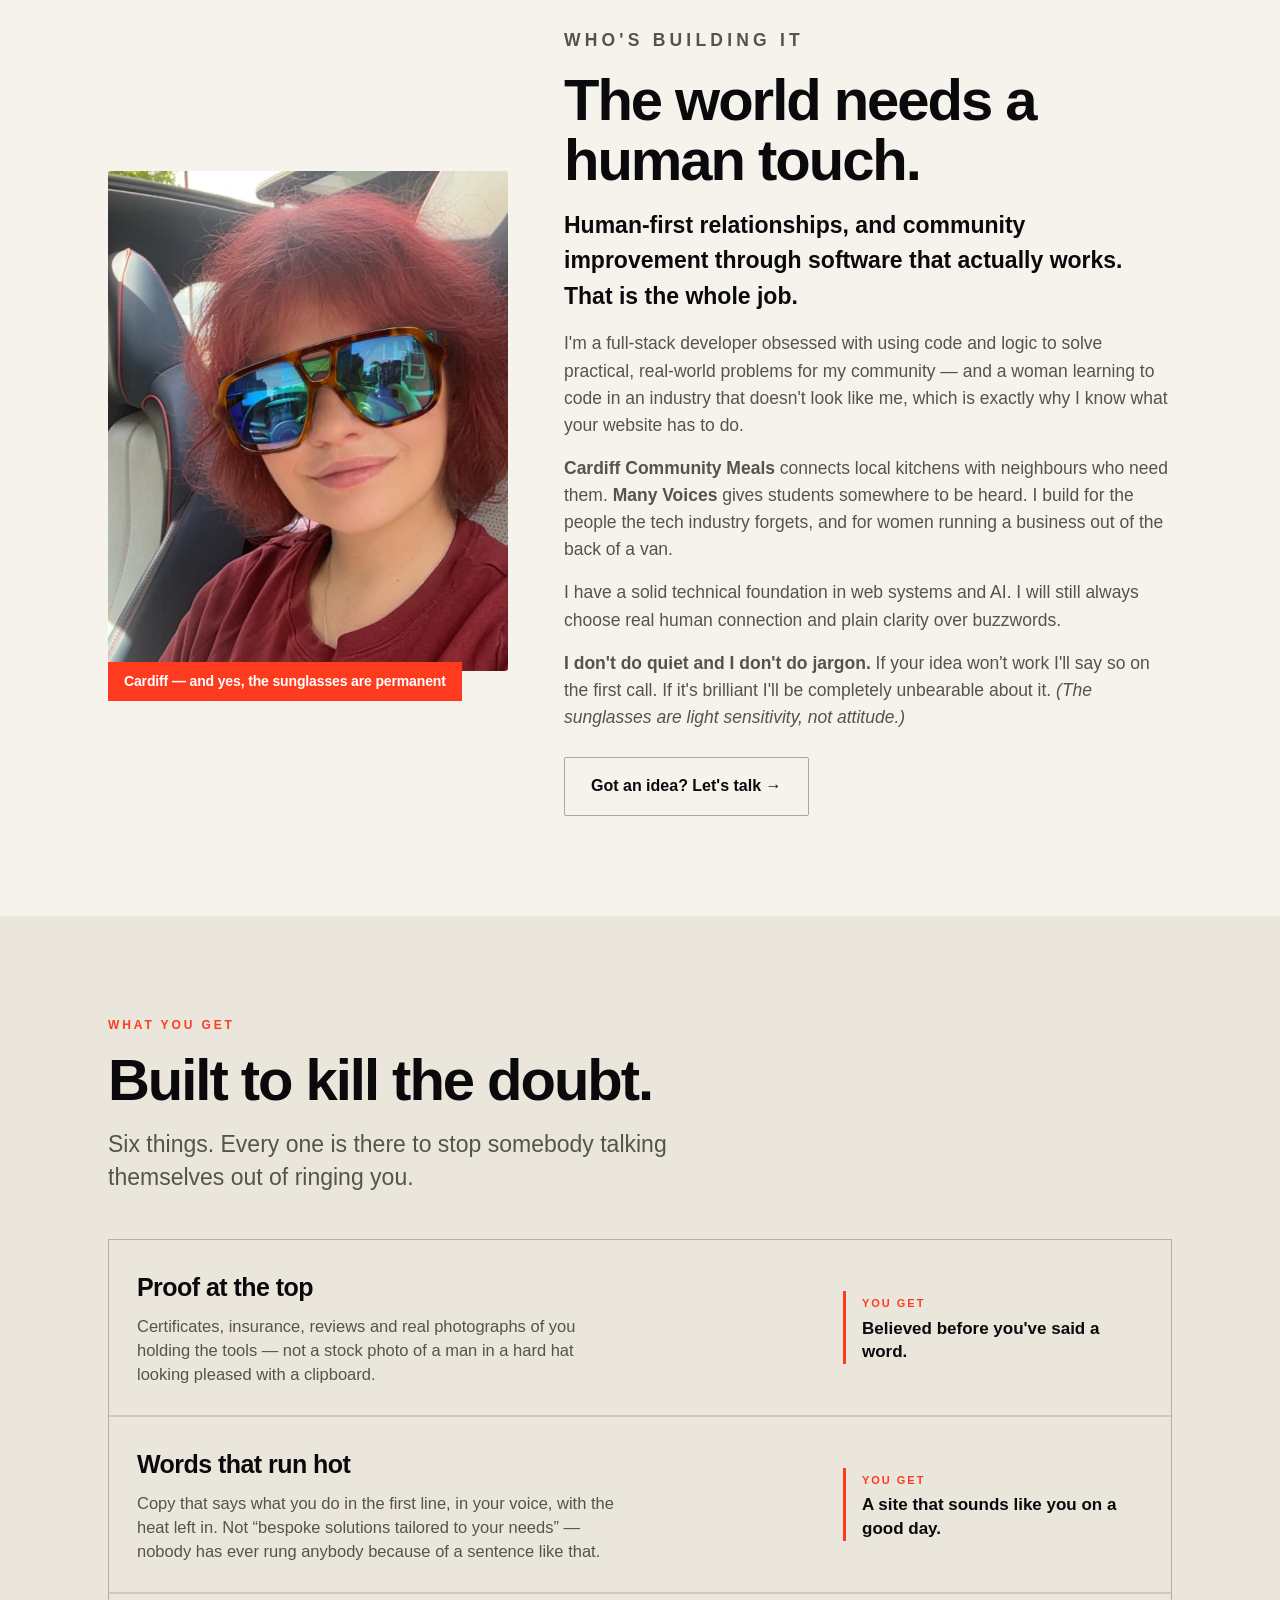
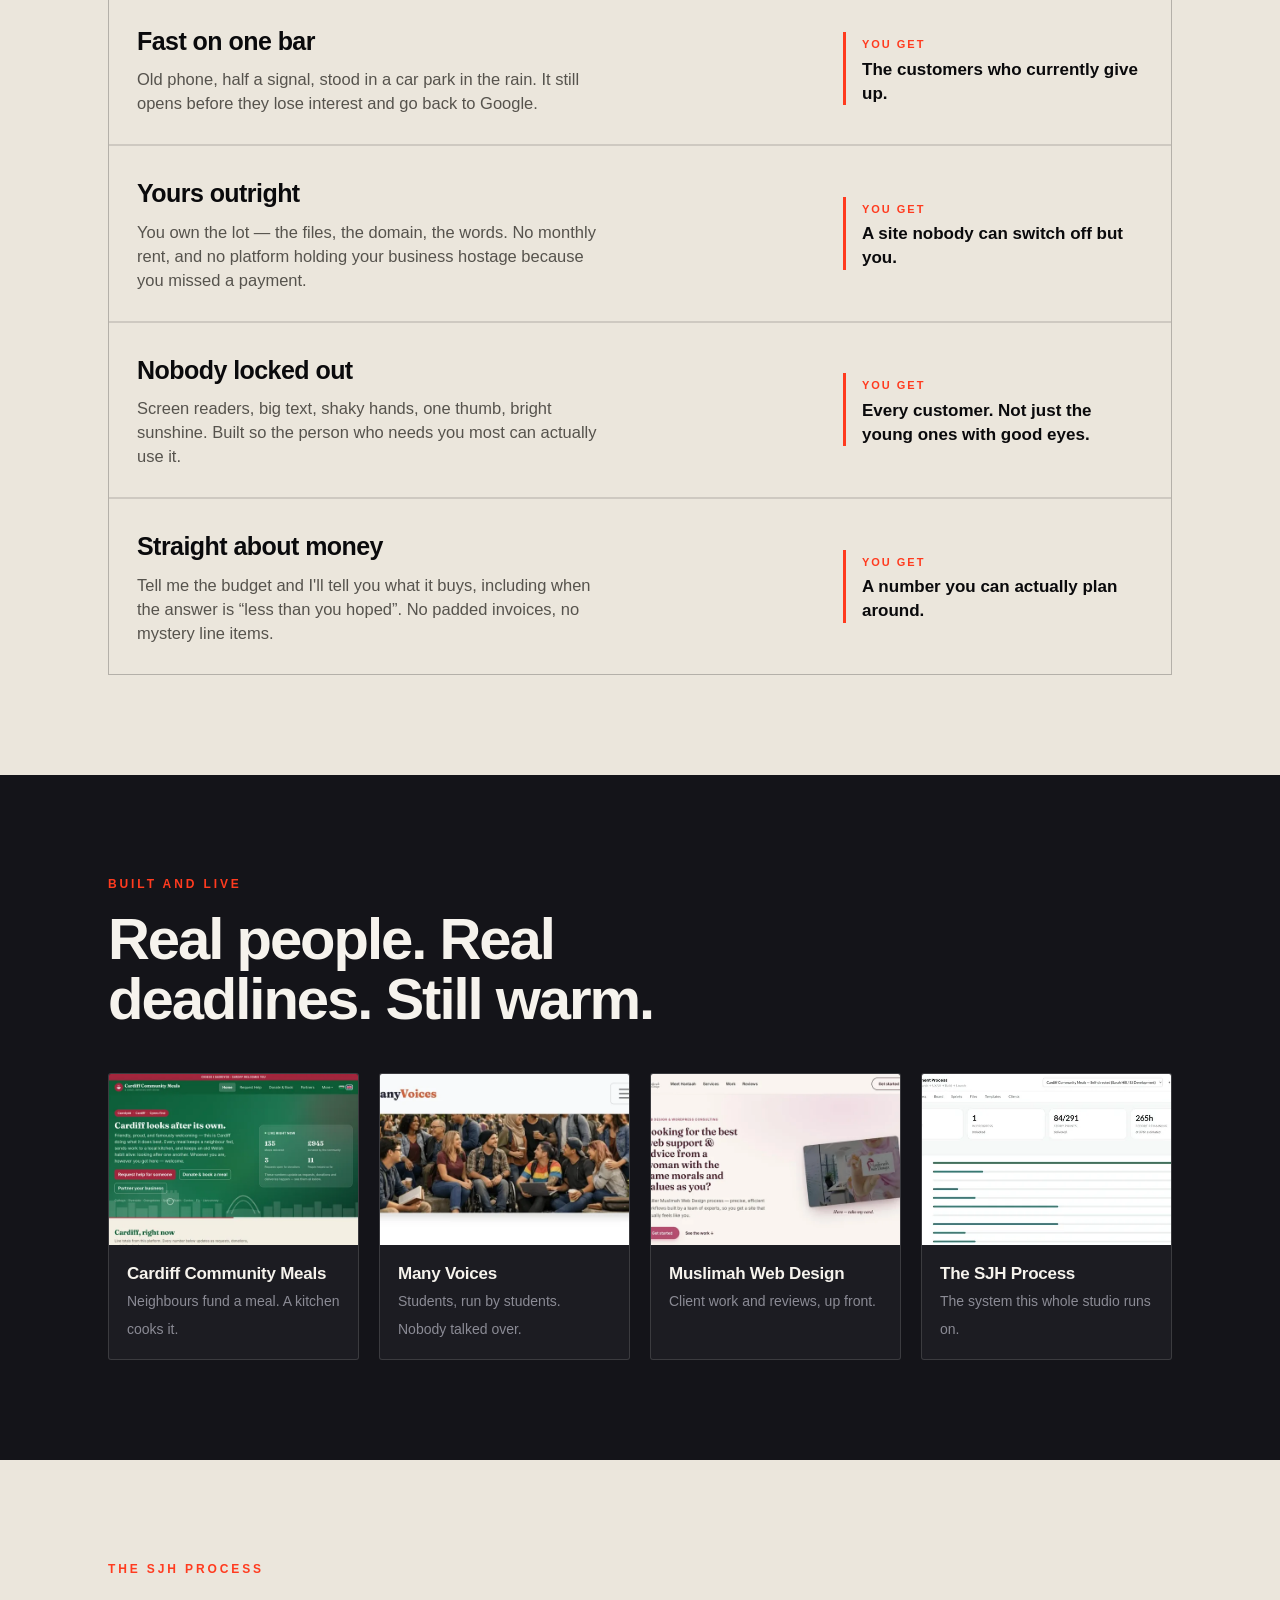
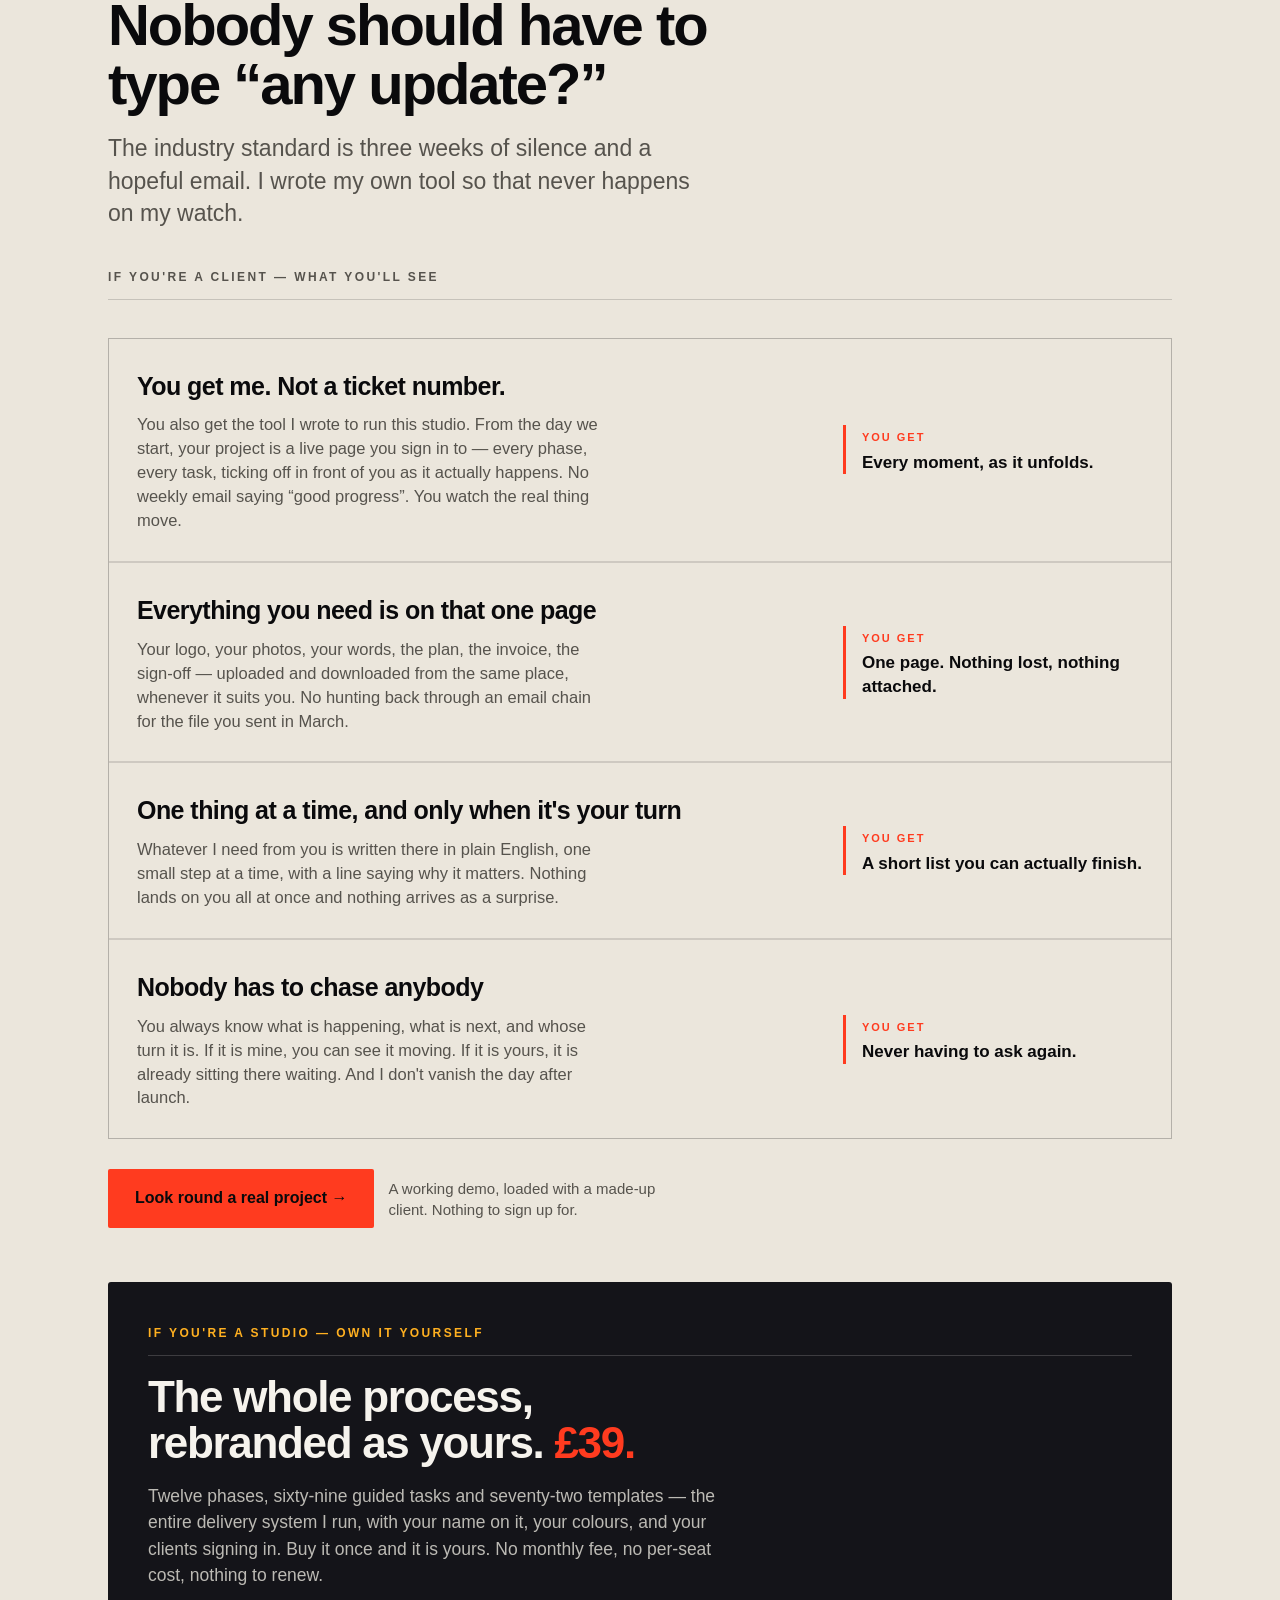
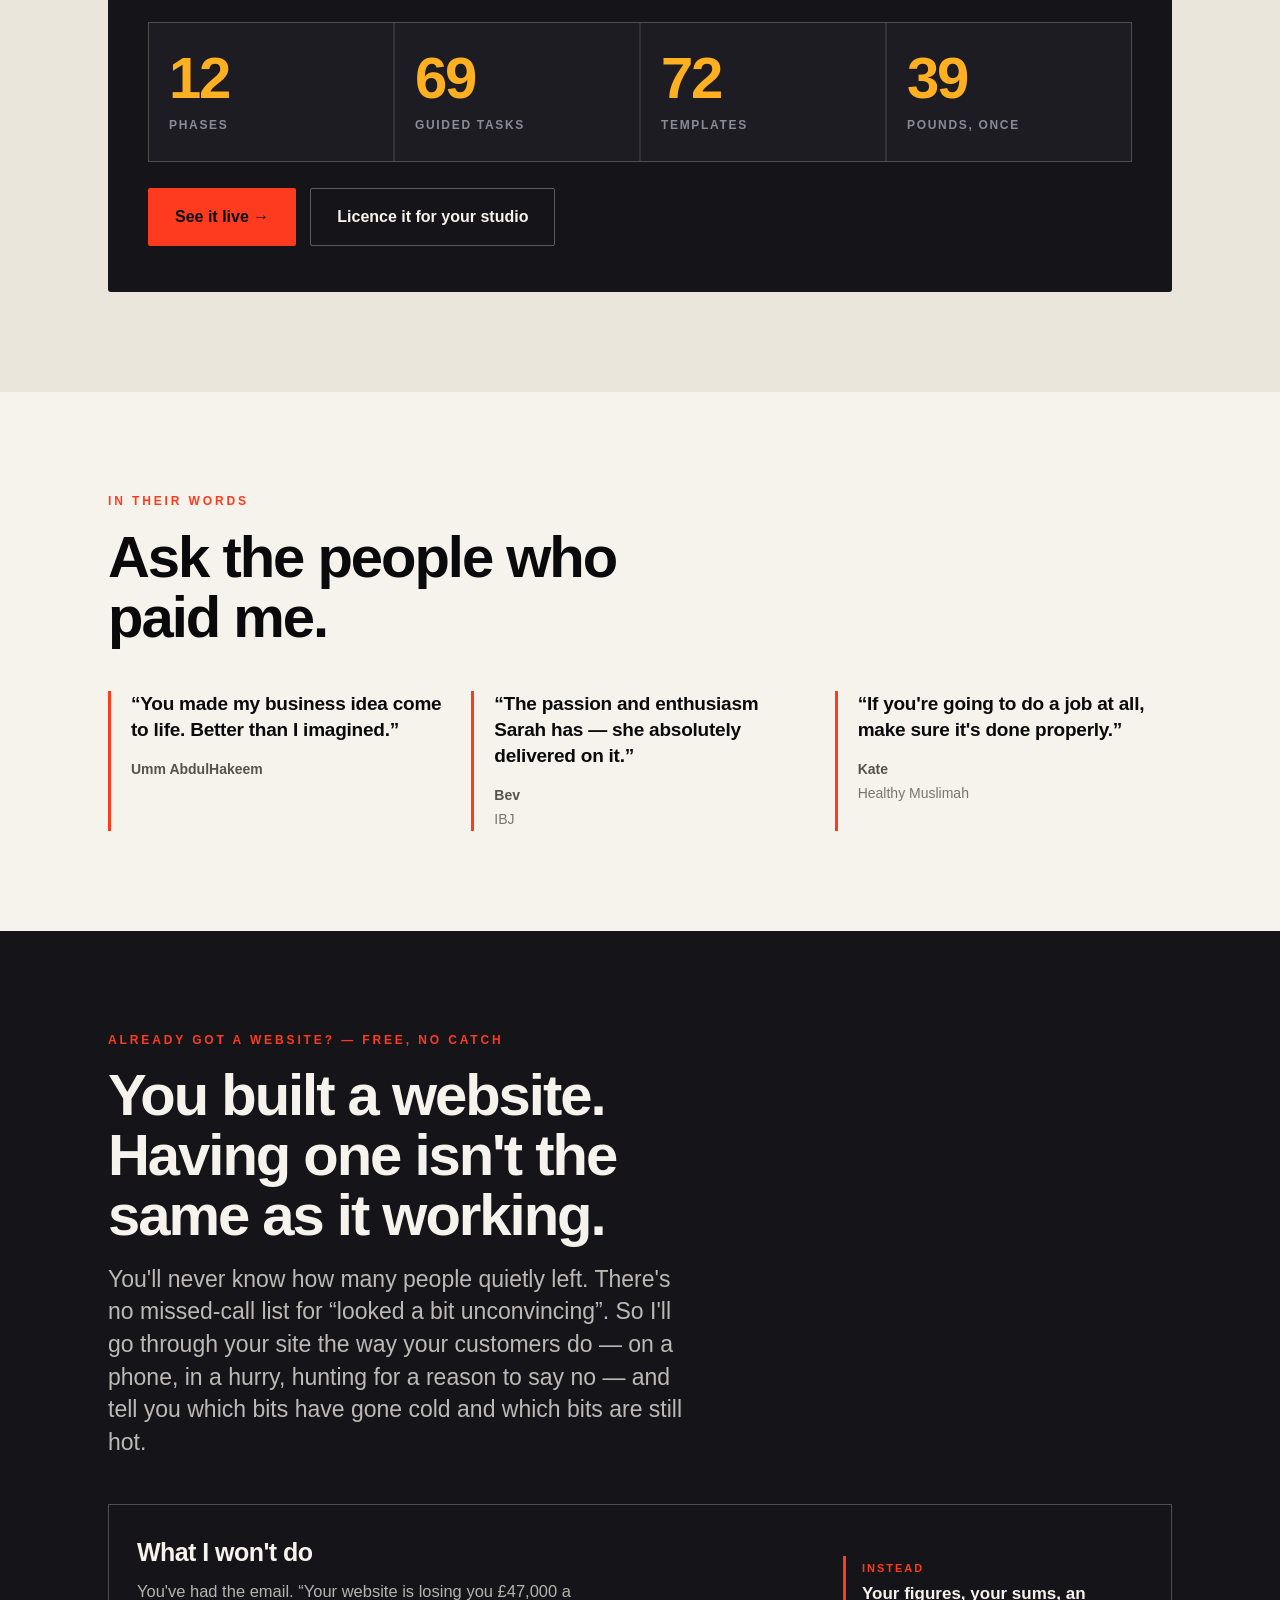
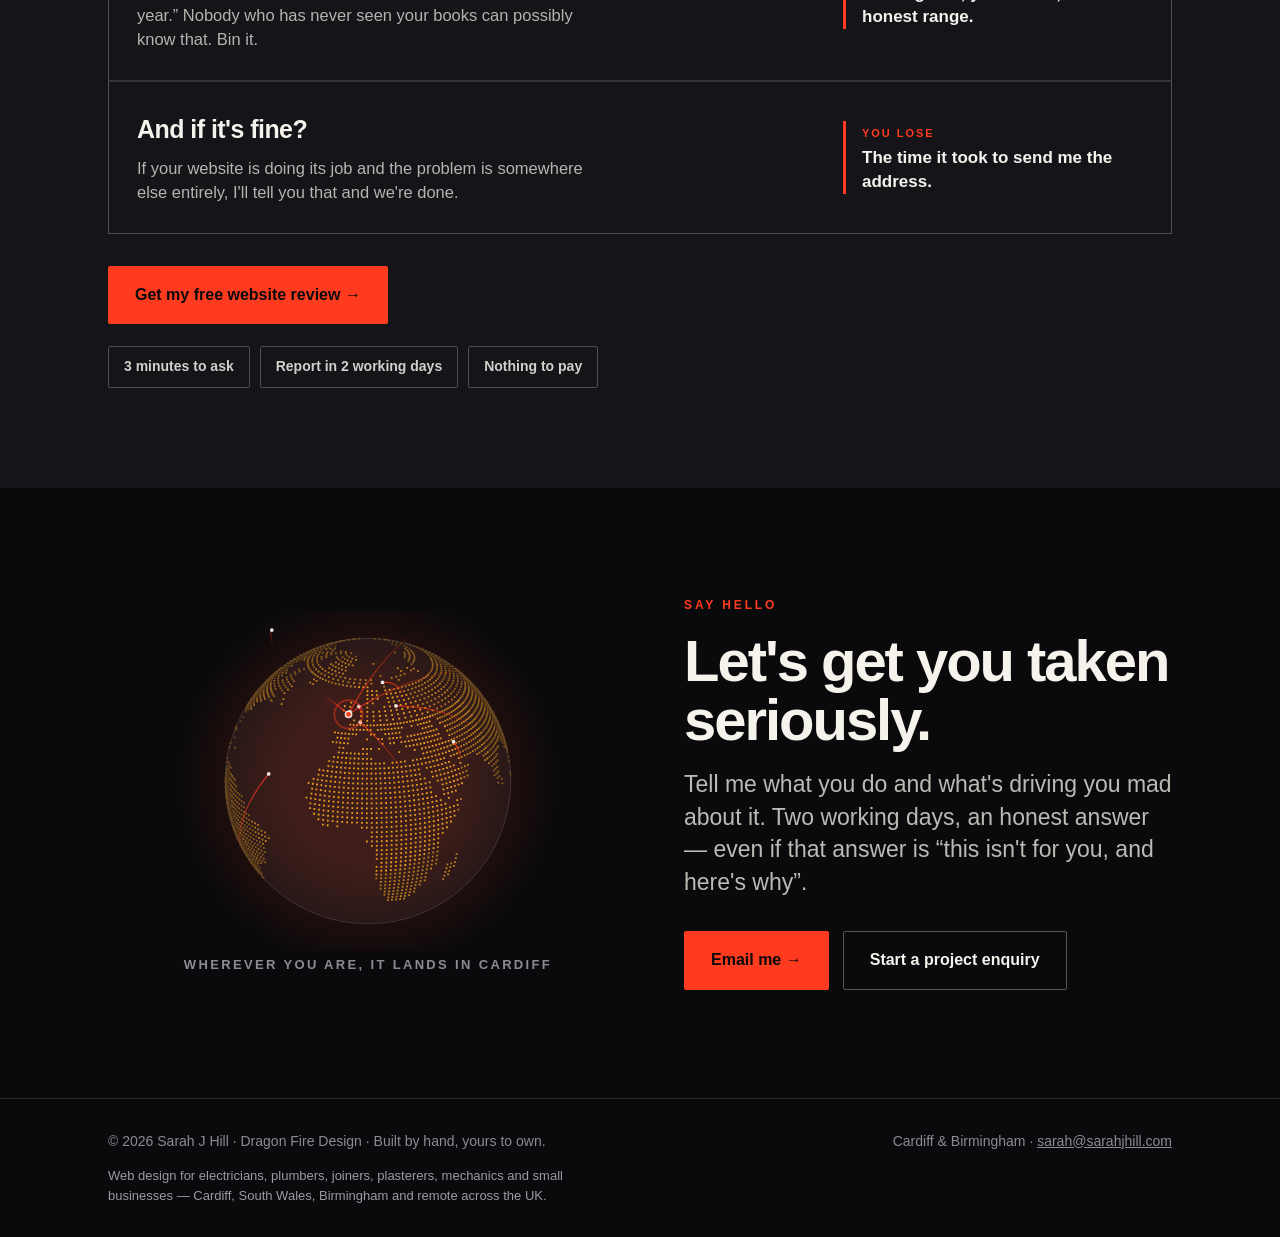
==== commit e5039679: "Simplify hero, sharpen Doubt Audit copy, link portfolio site-wide - Hero: drop "Watch it again" and " ====
--- a/index.html
+++ b/index.html
@@ -104,7 +104,8 @@
       <a href="#test">The 3-second test</a>
       <a href="#about">About me</a>
       <a href="#process">SJH Process</a>
-      <a class="navcta" href="#audit">Free Doubt Audit</a>
+      <a href="https://sarahjhill.com/portfolio/">Portfolio</a>
+      <a class="navcta" href="mailto:sarah@sarahjhill.com?subject=My%20brief">Send your brief</a>
     </div>
   </div>
 </nav>
@@ -123,8 +124,6 @@
       <b>Yours should be breathing fire.</b></p>
     <div class="cta-row">
       <a class="btn btn-primary" href="#test">Try it on yourself &rarr;</a>
-      <a class="btn btn-ghost" href="#audit">Free Doubt Audit</a>
-      <button class="replay" id="replay" type="button">Watch it again</button>
     </div>
   </div>
   <div class="scrollcue" aria-hidden="true">Scroll</div>
@@ -408,12 +407,12 @@
 <!-- ============ DOUBT AUDIT ============ -->
 <section class="dark" id="audit">
   <div class="wrap">
-    <p class="eyebrow stand">The Doubt Audit &mdash; free, no catch</p>
-    <h2 class="stand">How many decide against you before they ring?</h2>
-    <p class="lead stand">You'll never know. There's no missed-call list for &ldquo;looked a bit
-      unconvincing&rdquo;. So I'll go through your site the way they do &mdash; on a phone, in a hurry,
-      hunting for a reason to say no &mdash; and tell you which bits have gone cold and which
-      bits are still hot.</p>
+    <p class="eyebrow stand">Already got a website? &mdash; free, no catch</p>
+    <h2 class="stand">You built a website. Having one isn't the same as it working.</h2>
+    <p class="lead stand">You'll never know how many people quietly left. There's no missed-call
+      list for &ldquo;looked a bit unconvincing&rdquo;. So I'll go through your site the way your
+      customers do &mdash; on a phone, in a hurry, hunting for a reason to say no &mdash; and tell you
+      which bits have gone cold and which bits are still hot.</p>
     <div class="rows">
       <div class="row stand">
         <div><h3>What I won't do</h3>
@@ -429,7 +428,7 @@
       </div>
     </div>
     <div class="cta-row stand" style="margin-top:32px;">
-      <a class="btn btn-primary" href="website-audit.html">Get my Doubt Audit &rarr;</a>
+      <a class="btn btn-primary" href="website-audit.html">Get my free website review &rarr;</a>
     </div>
     <div class="chips stand">
       <span class="chip">3 minutes to ask</span><span class="chip">Report in 2 working days</span>
@@ -450,7 +449,7 @@
     <p class="eyebrow stand">Say hello</p>
     <h2 class="stand">Let's get you taken seriously.</h2>
     <p class="lead stand">Tell me what you do and what's driving you mad about it. Two working days,
-      an honest answer, even if the honest answer is &ldquo;not me &mdash; try her instead&rdquo;.</p>
+      an honest answer &mdash; even if that answer is &ldquo;this isn't for you, and here's why&rdquo;.</p>
     <div class="cta-row stand" style="margin-top:32px;">
       <a class="btn btn-primary" href="mailto:sarah@sarahjhill.com">Email me &rarr;</a>
       <a class="btn btn-ghost" href="project-os.html">Start a project enquiry</a>
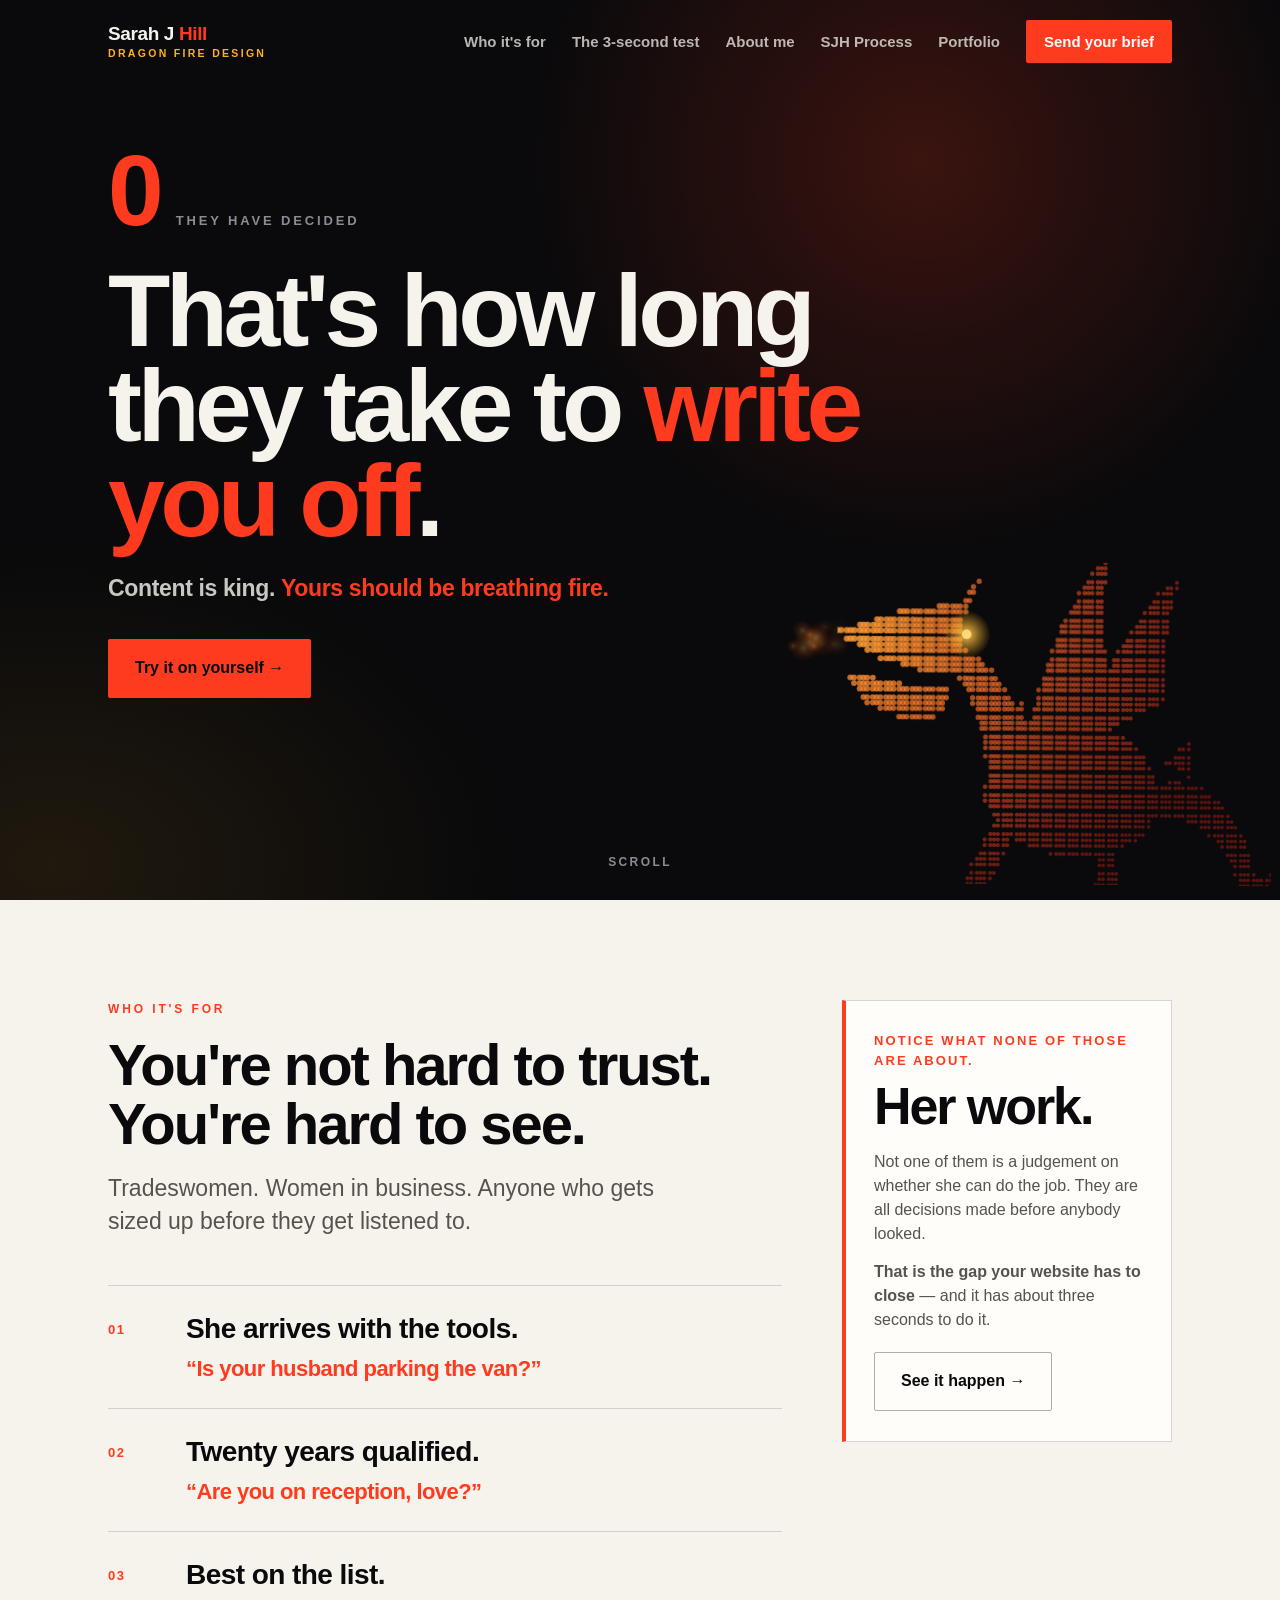
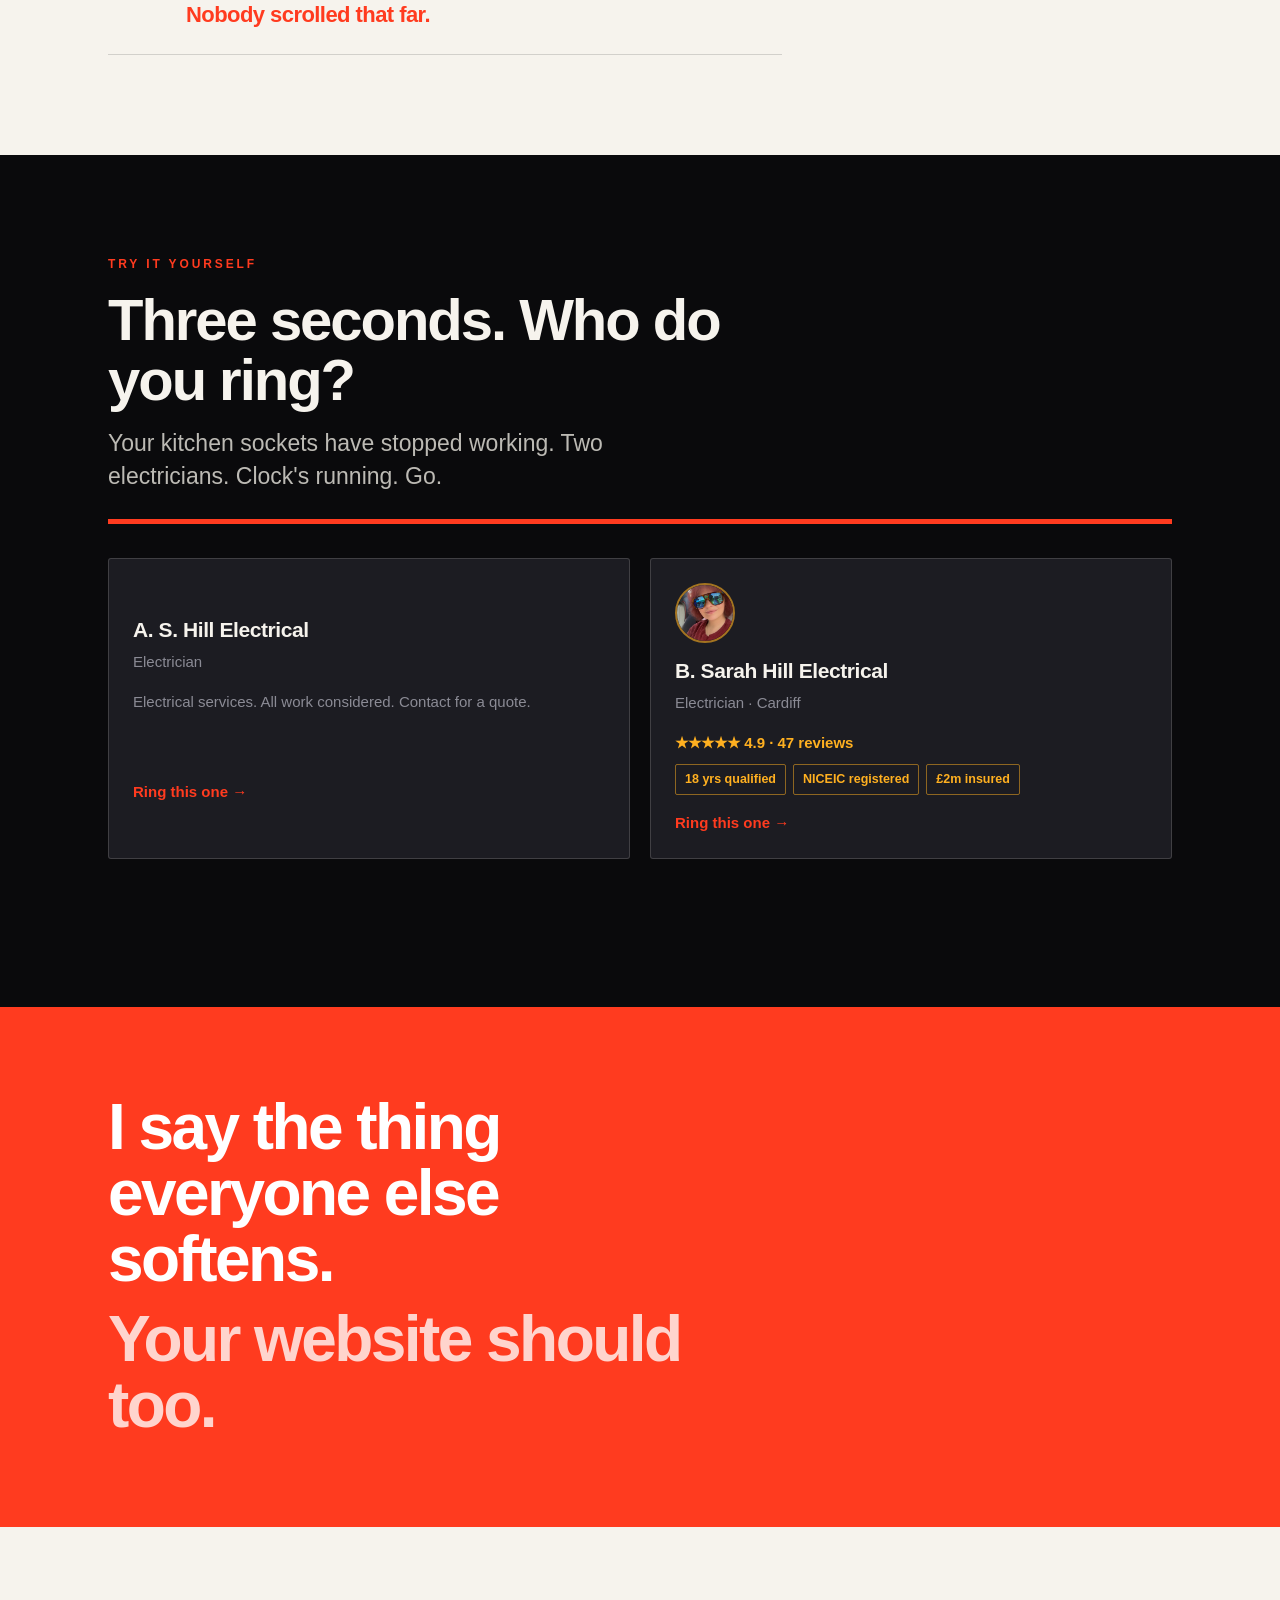
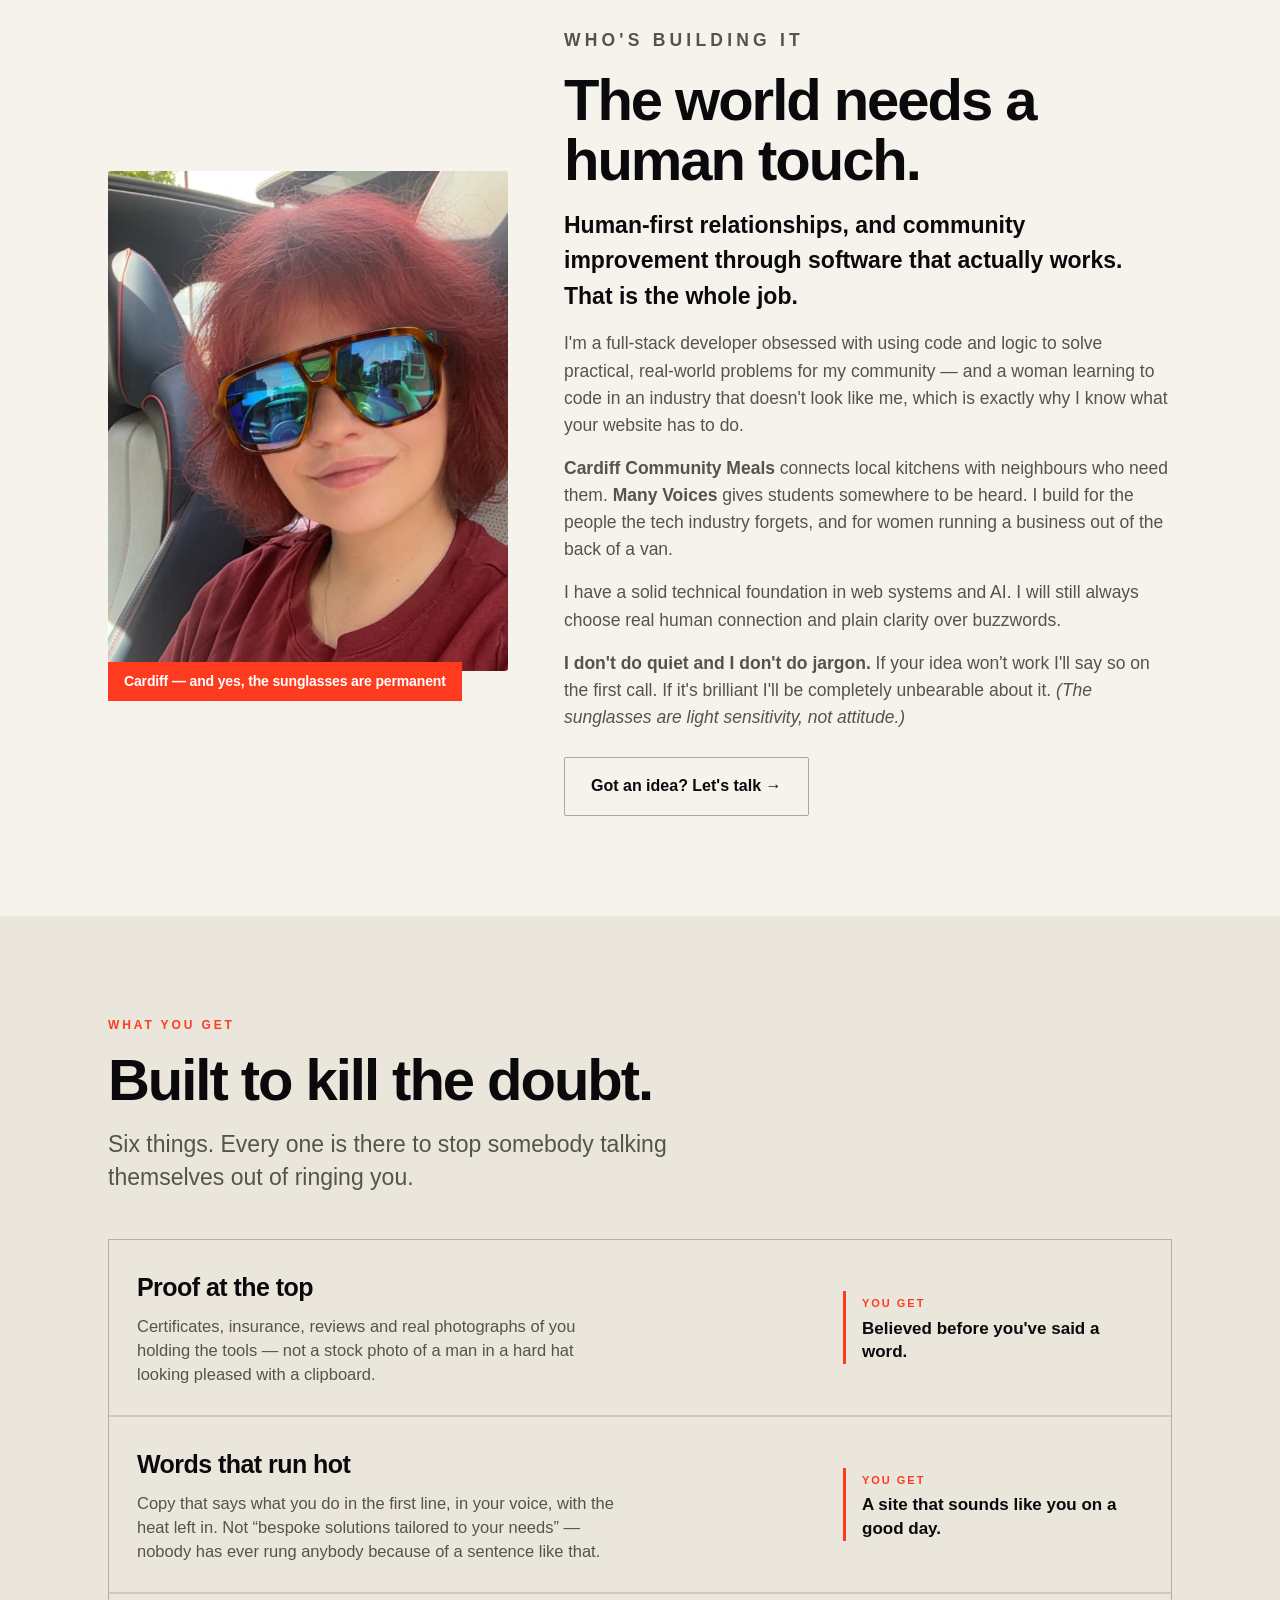
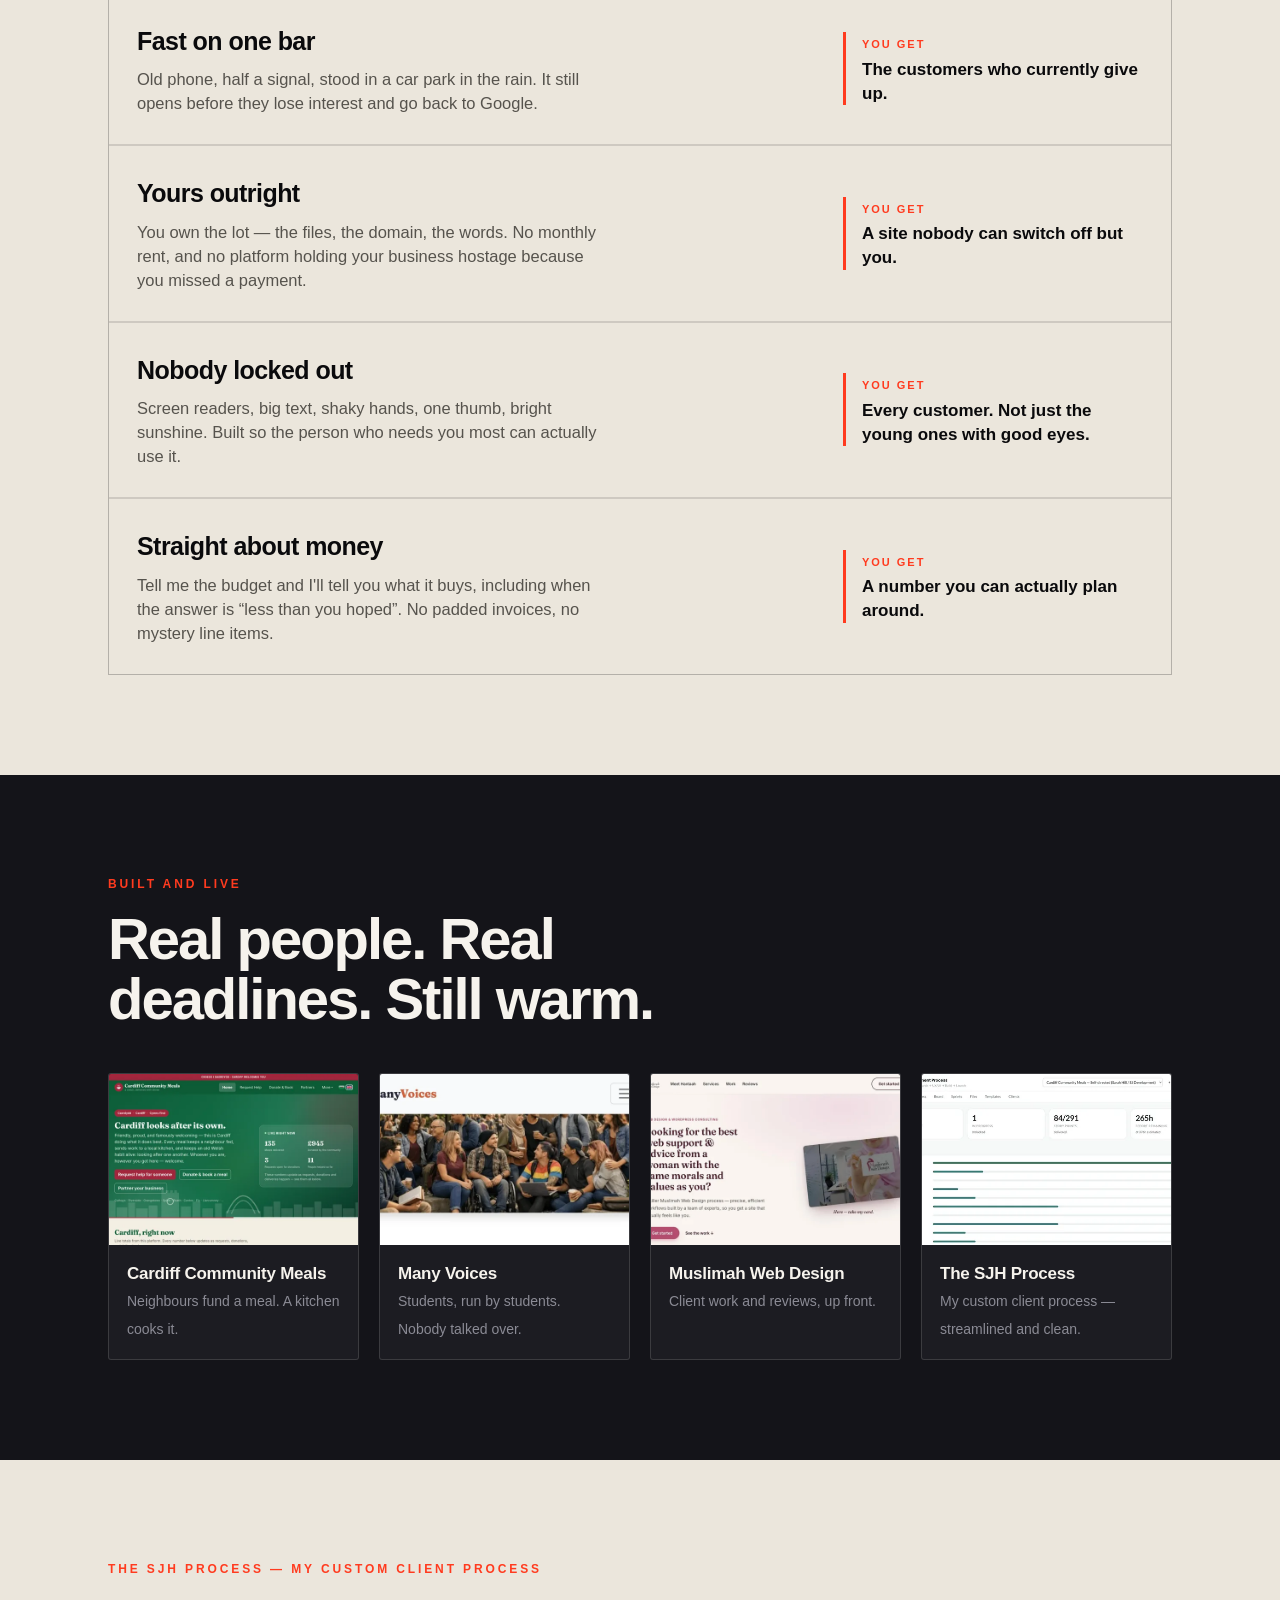
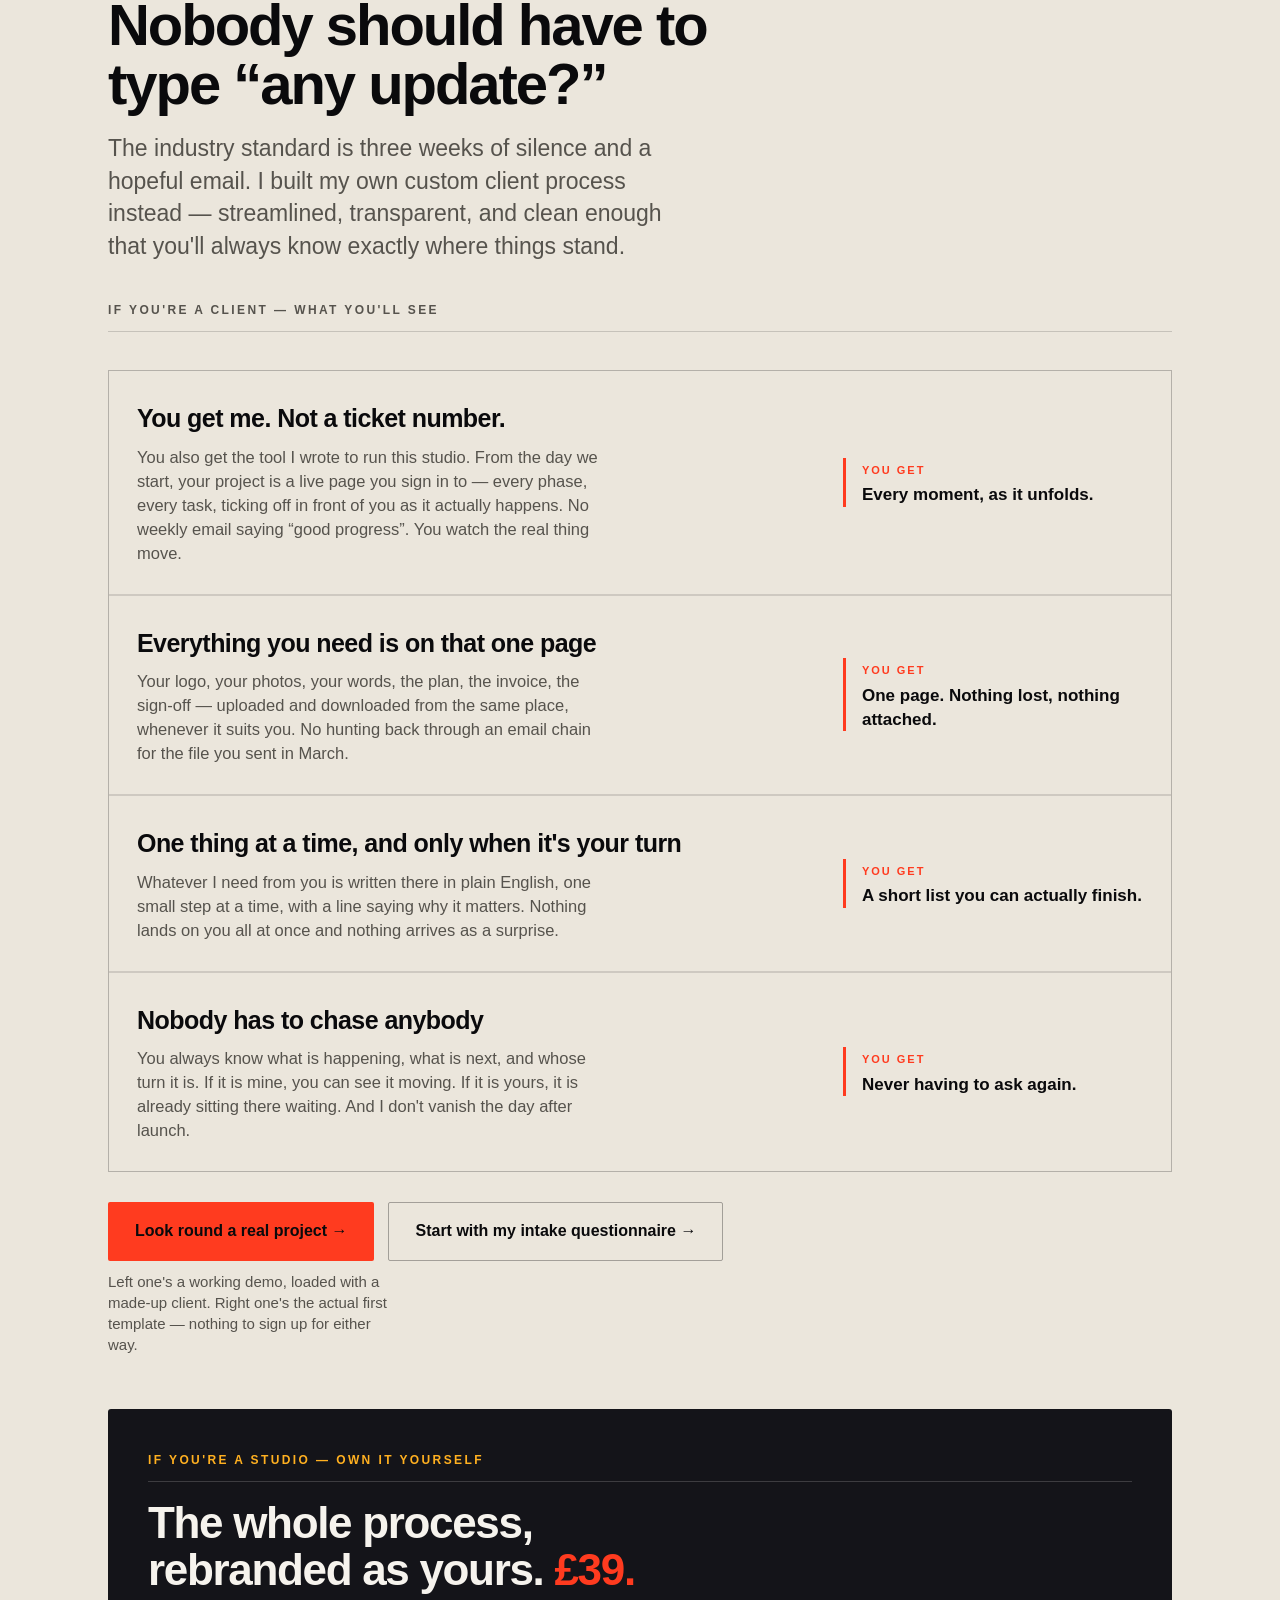
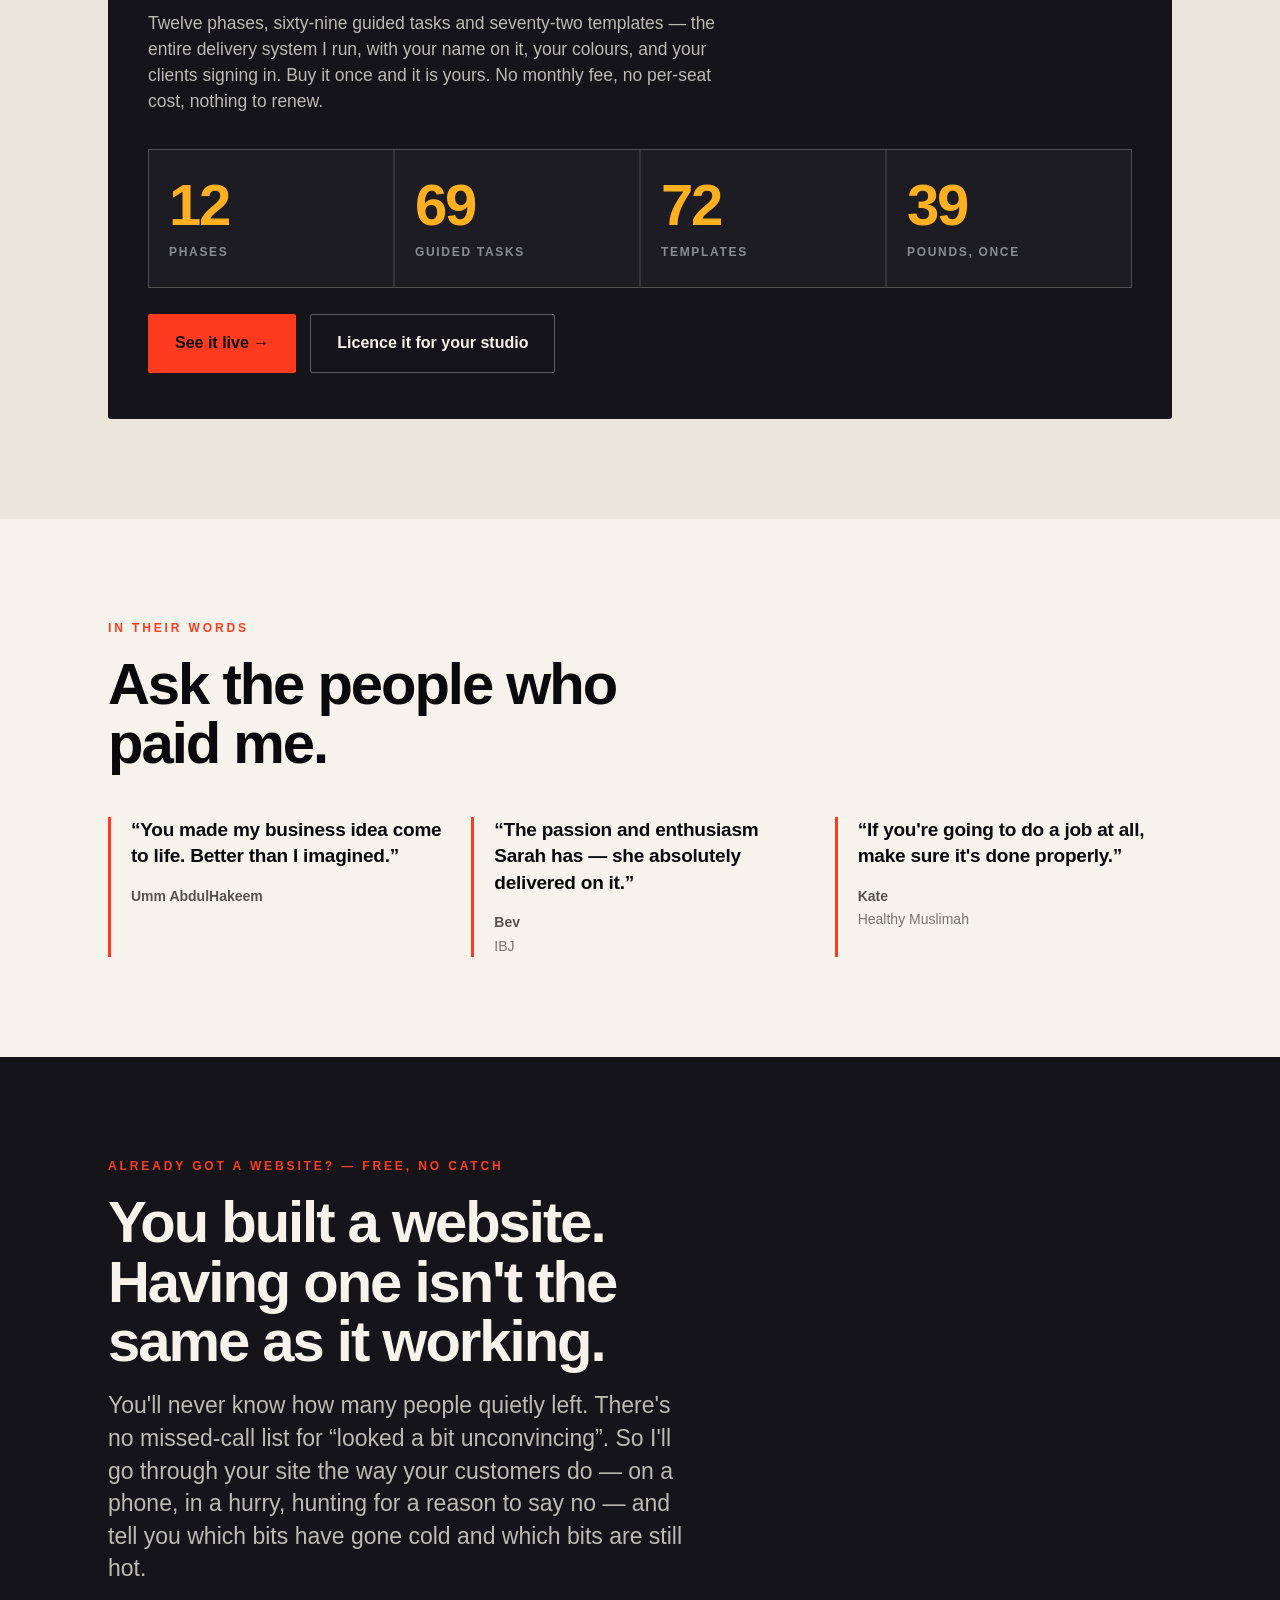
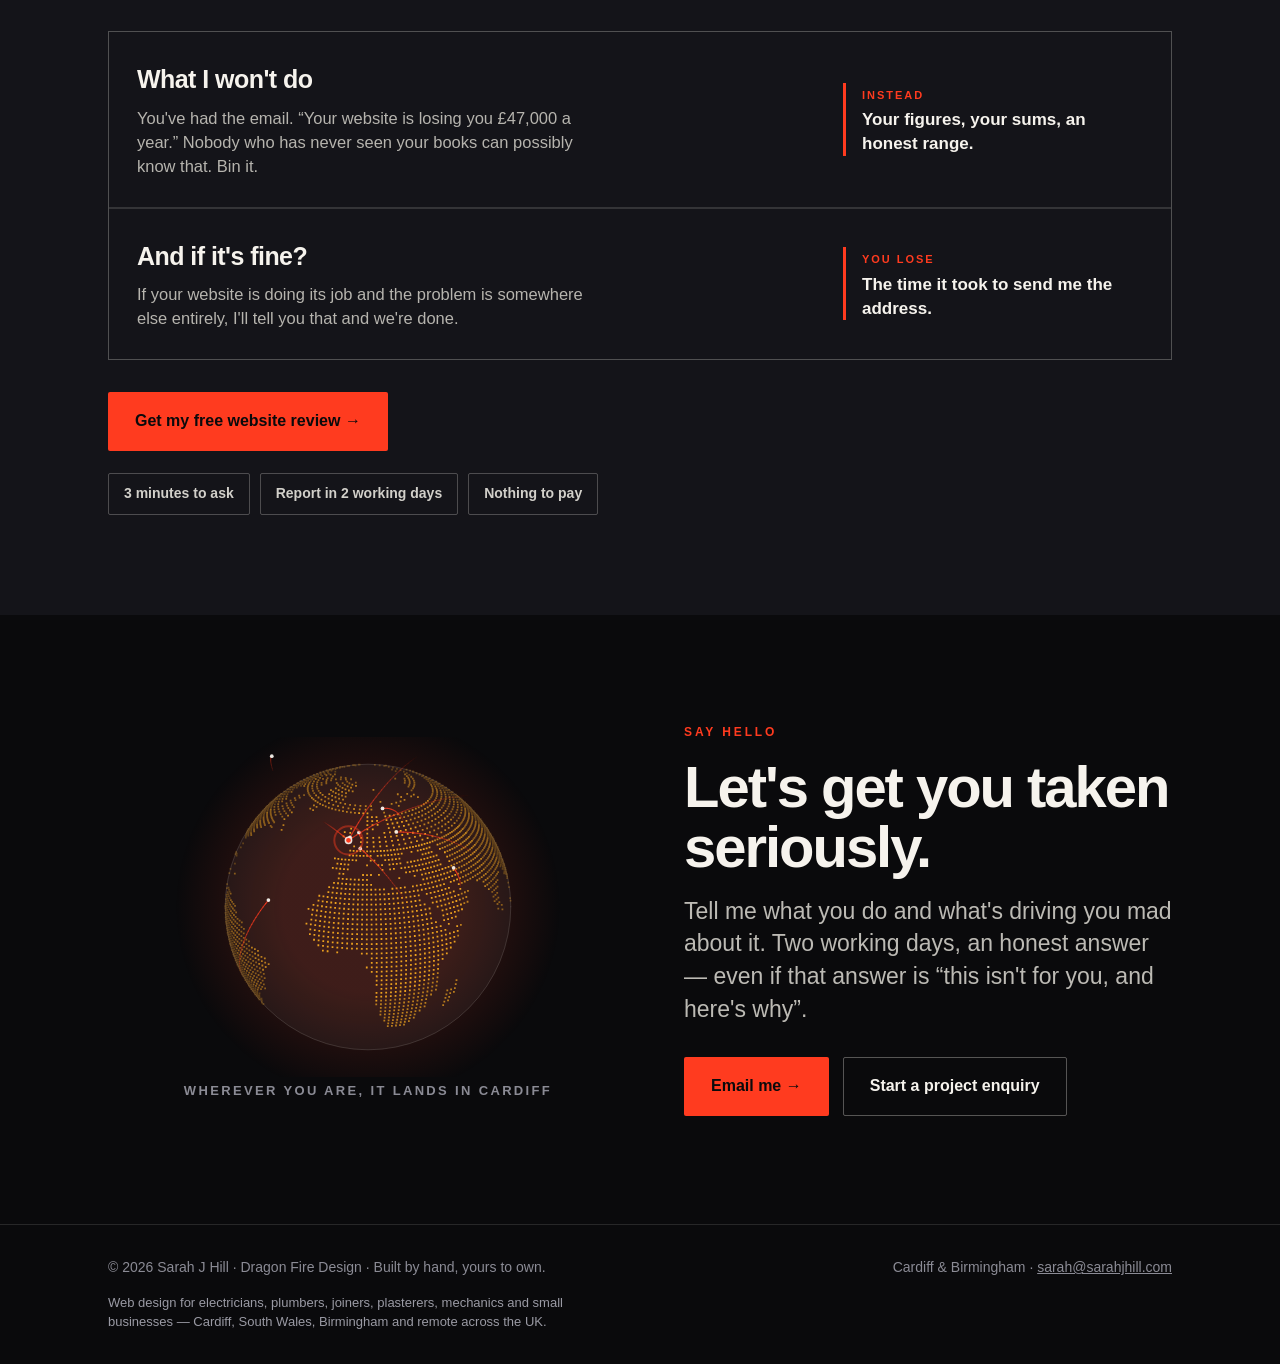
==== commit 82742573: "Consistent Sarah J Hill name, custom-client-process framing, intake CTA - Fix stray "Sarah Hill" (mi" ====
--- a/index.html
+++ b/index.html
@@ -49,7 +49,7 @@
     "priceRange": "££",
     "founder": {
       "@type": "Person",
-      "name": "Sarah Hill",
+      "name": "Sarah J Hill",
       "jobTitle": "Full-Stack Software Developer",
       "sameAs": [
         "https://github.com/sarahjhill",
@@ -214,7 +214,7 @@
   <div class="wrap">
     <div class="about">
       <div class="portrait stand">
-        <img src="assets/img/me-sunglasses.webp" alt="Sarah Hill" width="750" height="1335" loading="lazy">
+        <img src="assets/img/me-sunglasses.webp" alt="Sarah J Hill" width="750" height="1335" loading="lazy">
         <span class="abtag">Cardiff &mdash; and yes, the sunglasses are permanent</span>
       </div>
       <div>
@@ -308,7 +308,7 @@
         <div class="cap"><b>Muslimah Web Design</b><span>Client work and reviews, up front.</span></div></a>
       <a class="tile stand" href="project-os.html" target="_blank" rel="noopener">
         <img src="assets/img/projectos-dashboard.webp" alt="The SJH Process dashboard" loading="lazy">
-        <div class="cap"><b>The SJH Process</b><span>The system this whole studio runs on.</span></div></a>
+        <div class="cap"><b>The SJH Process</b><span>My custom client process &mdash; streamlined and clean.</span></div></a>
     </div>
   </div>
 </section>
@@ -316,10 +316,11 @@
 <!-- ============ SJH PROCESS ============ -->
 <section class="band alt" id="process">
   <div class="wrap">
-    <p class="eyebrow stand">The SJH Process</p>
+    <p class="eyebrow stand">The SJH Process &mdash; my custom client process</p>
     <h2 class="stand">Nobody should have to type &ldquo;any update?&rdquo;</h2>
     <p class="lead stand">The industry standard is three weeks of silence and a hopeful email.
-      I wrote my own tool so that never happens on my watch.</p>
+      I built my own custom client process instead &mdash; streamlined, transparent, and clean
+      enough that you'll always know exactly where things stand.</p>
 
     <p class="split-label stand">If you're a client &mdash; what you'll see</p>
 
@@ -361,8 +362,11 @@
     <div class="cta-row stand" style="margin-top:30px;">
       <a class="btn btn-primary" href="https://sarahjhill.github.io/project-os/app.html?guest=1"
          target="_blank" rel="noopener">Look round a real project &rarr;</a>
-      <span class="cta-note">A working demo, loaded with a made-up client. Nothing to sign up for.</span>
-    </div>
+      <a class="btn btn-ghost" href="https://sarahjhill.github.io/project-os/#templates"
+         target="_blank" rel="noopener">Start with my intake questionnaire &rarr;</a>
+    </div>
+    <p class="cta-note" style="margin-top:10px;">Left one's a working demo, loaded with a made-up client.
+      Right one's the actual first template &mdash; nothing to sign up for either way.</p>
 
     <!-- ---------------- the other audience ---------------- -->
     <div class="studio stand">
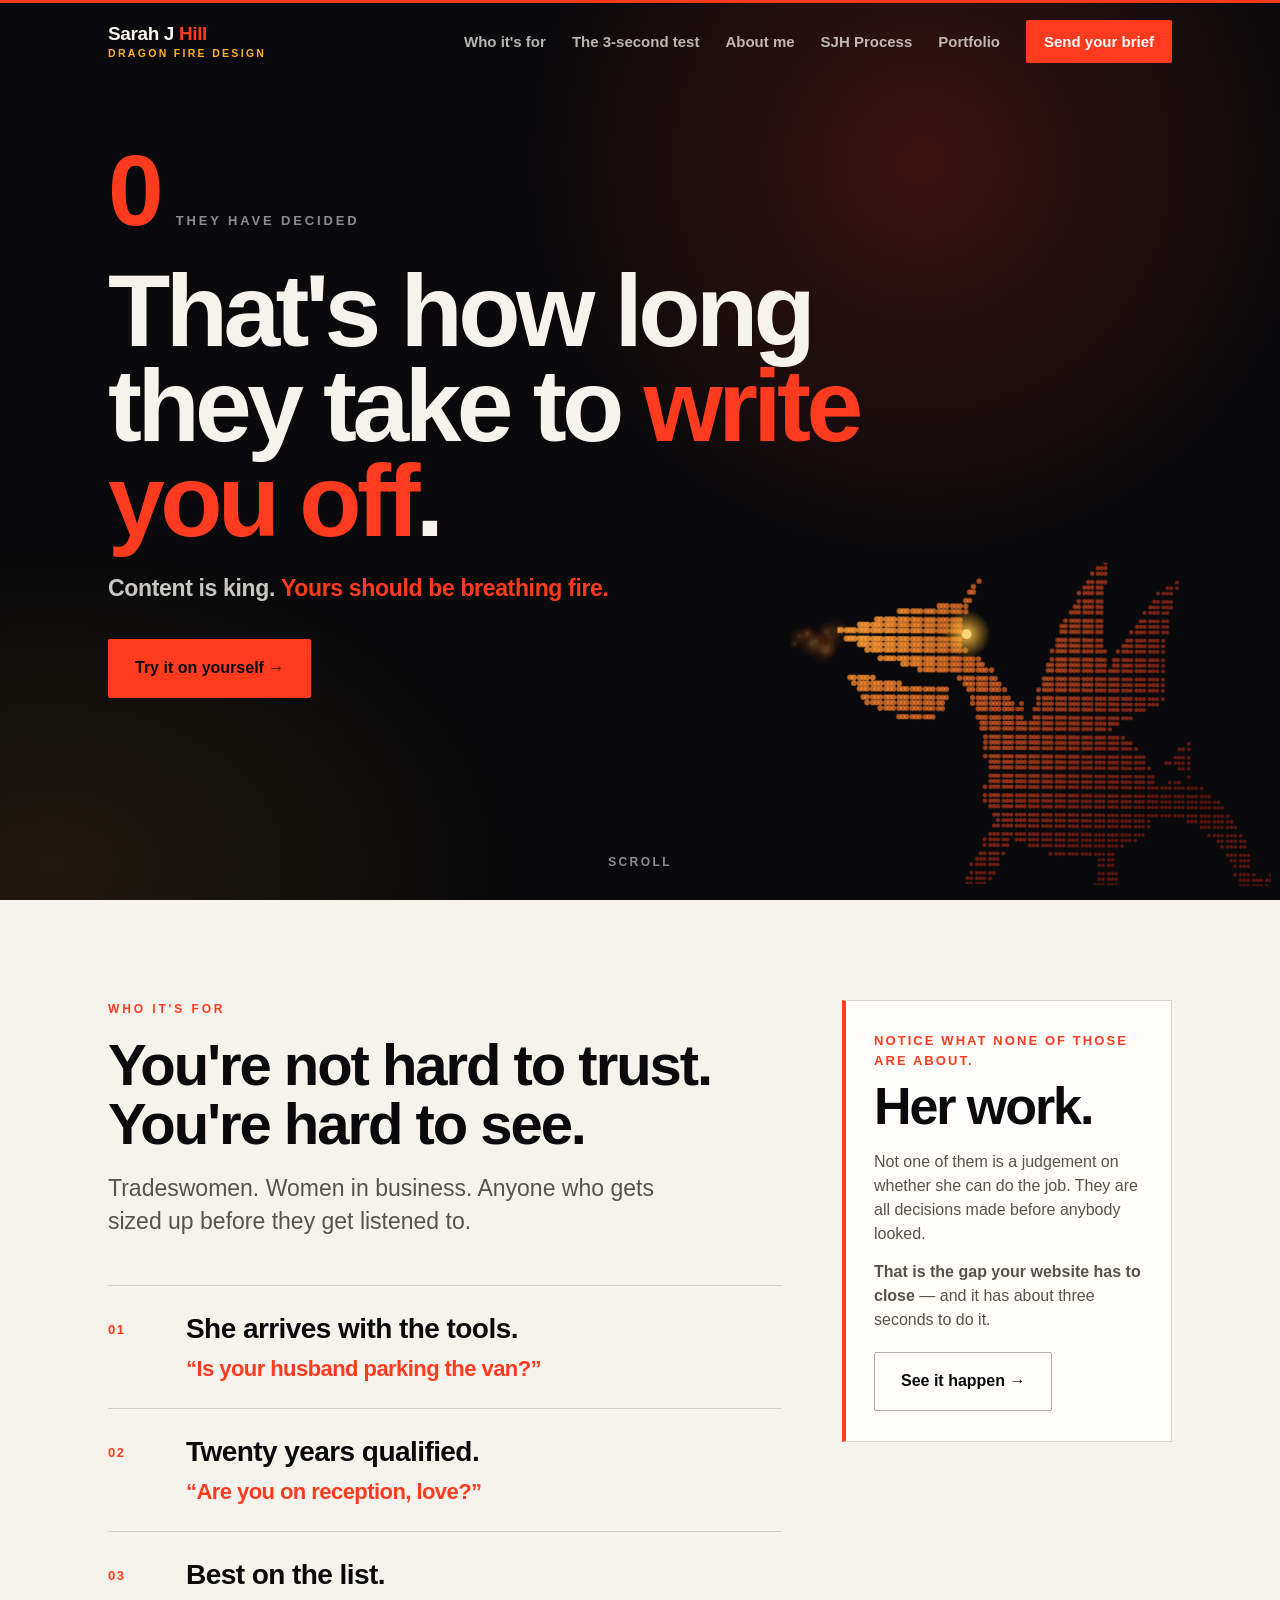
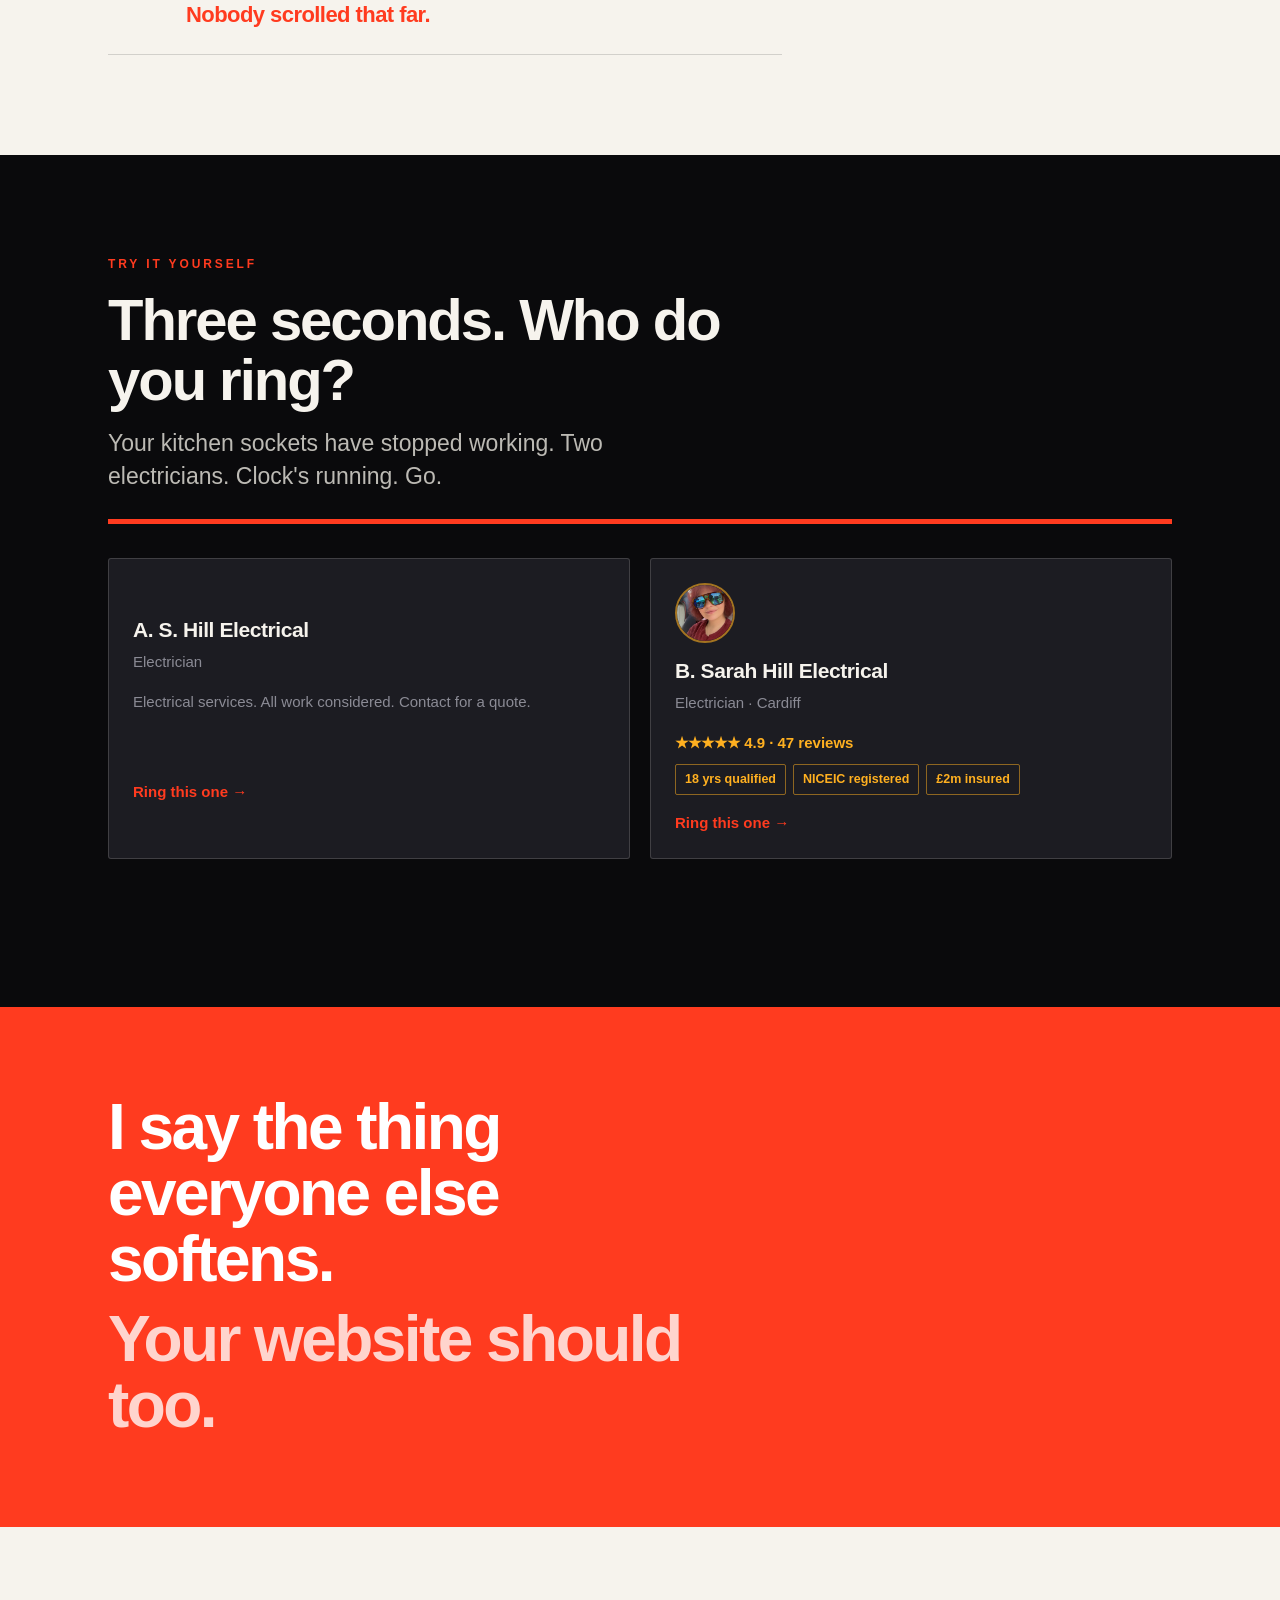
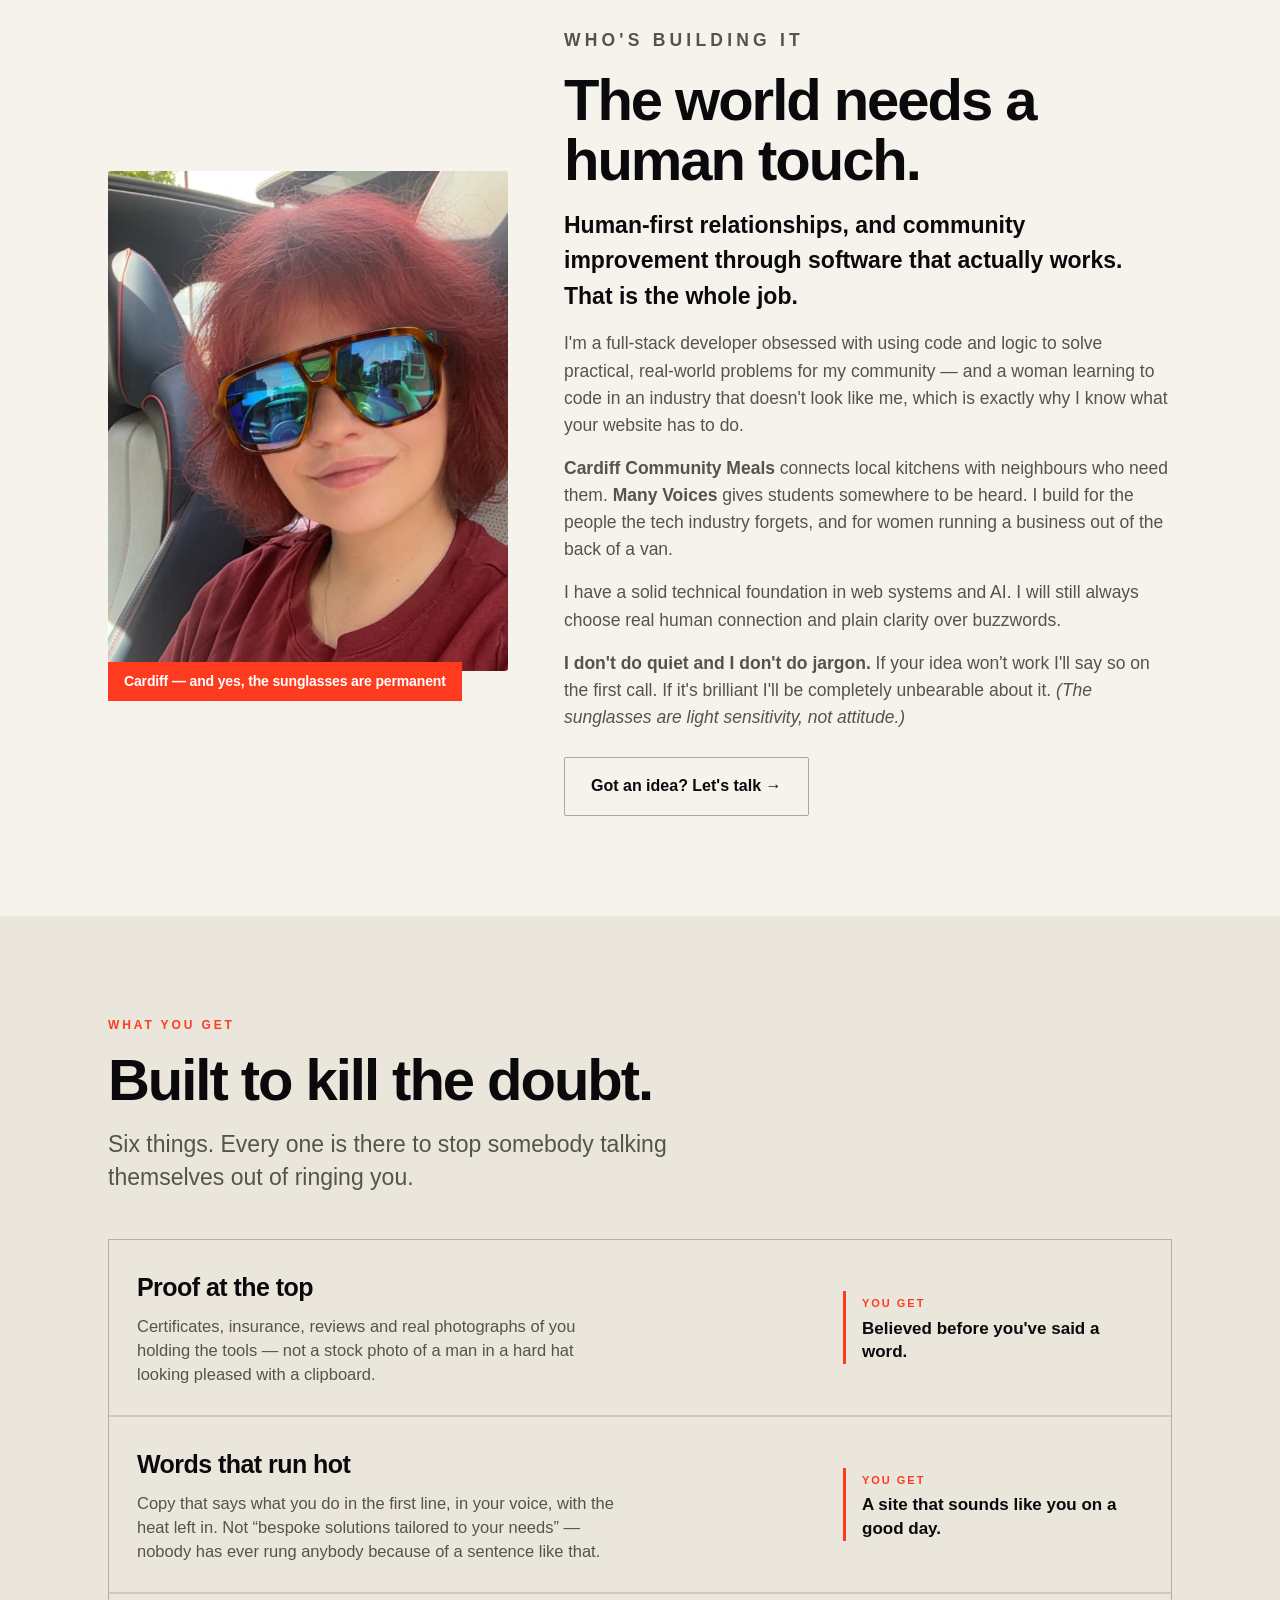
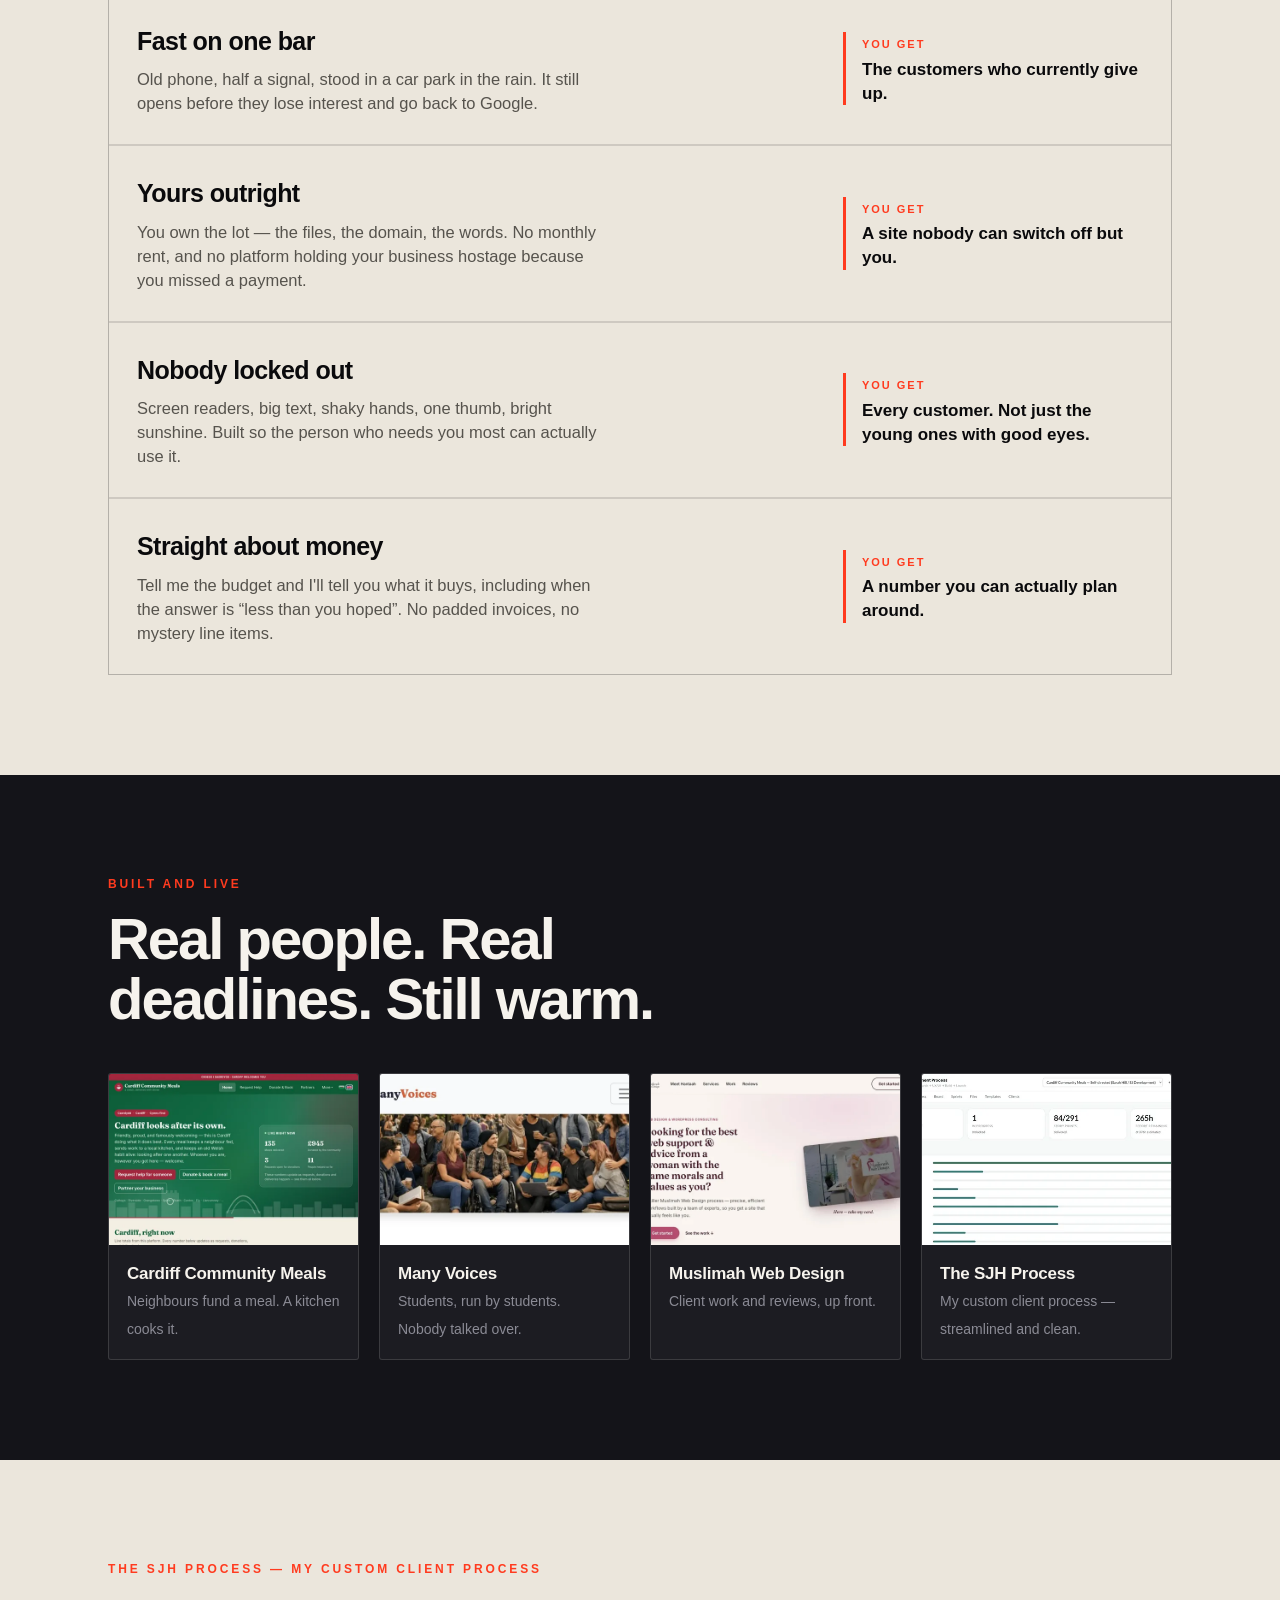
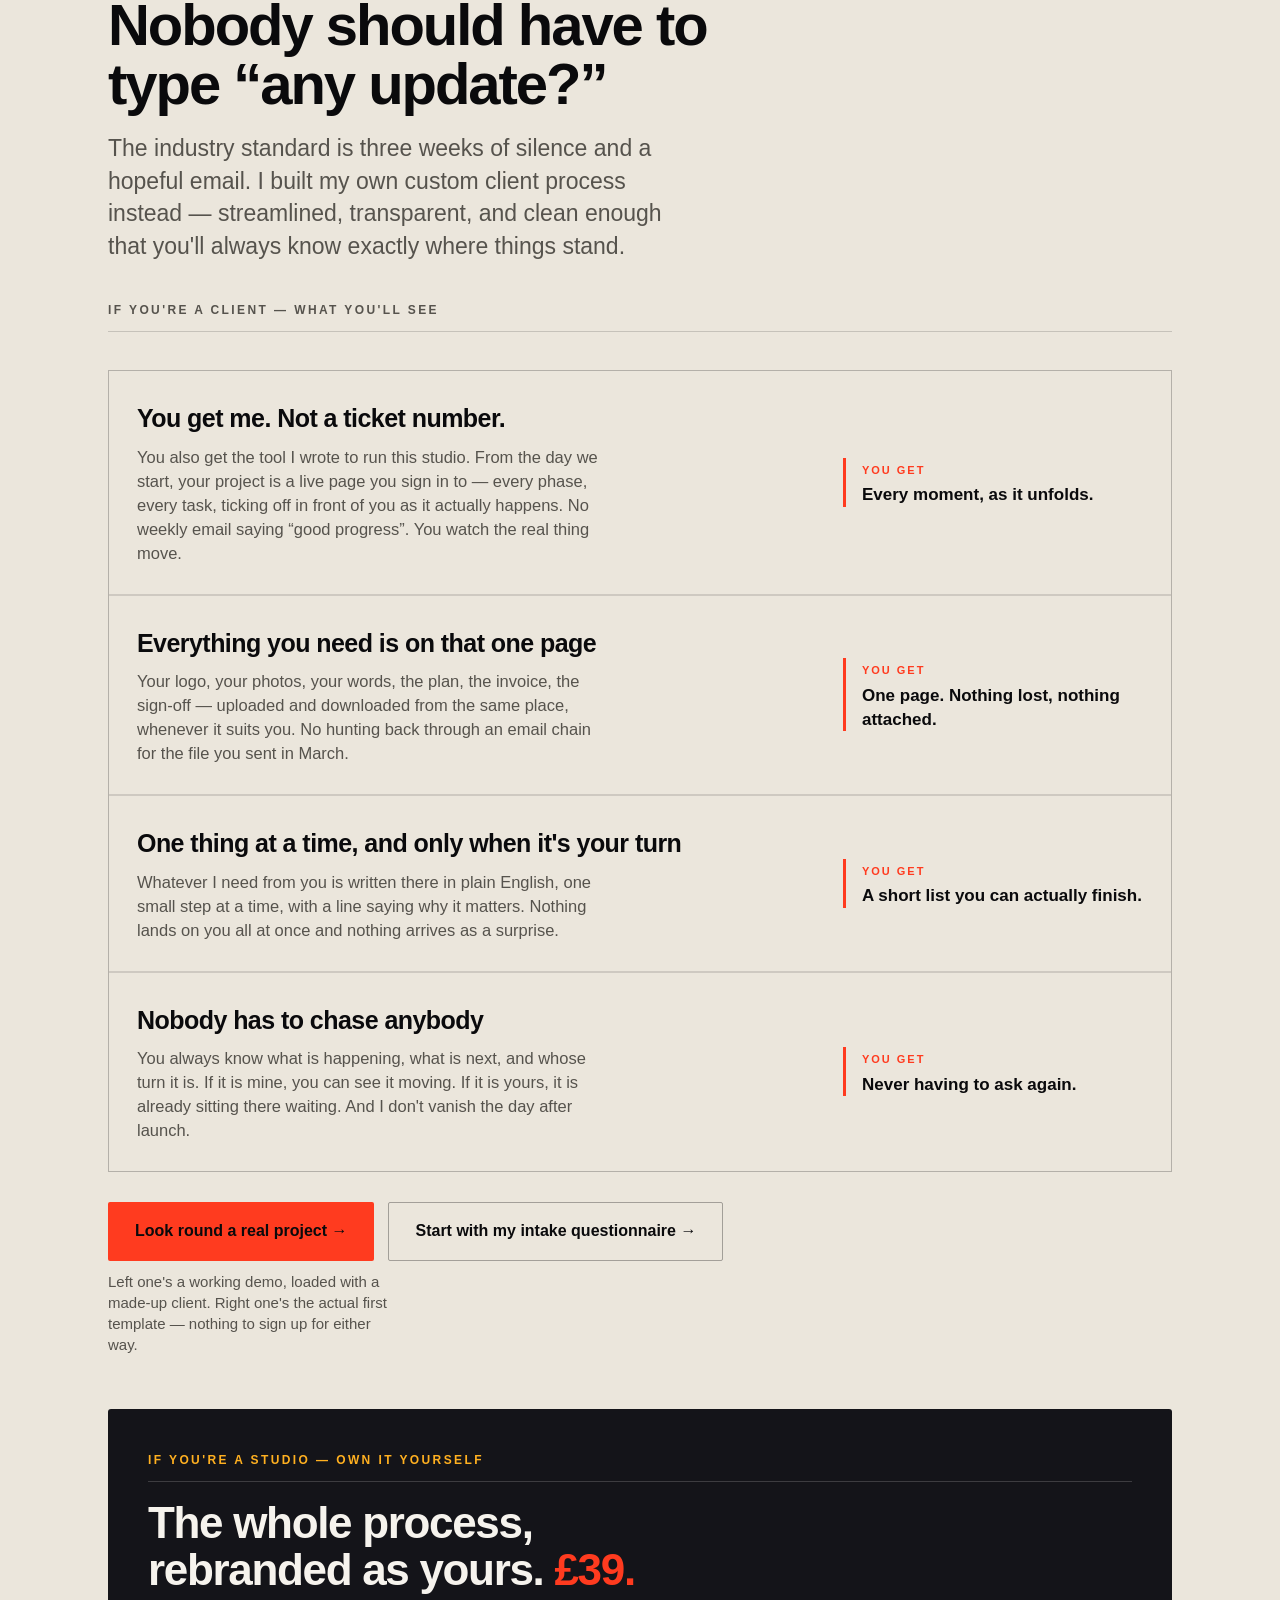
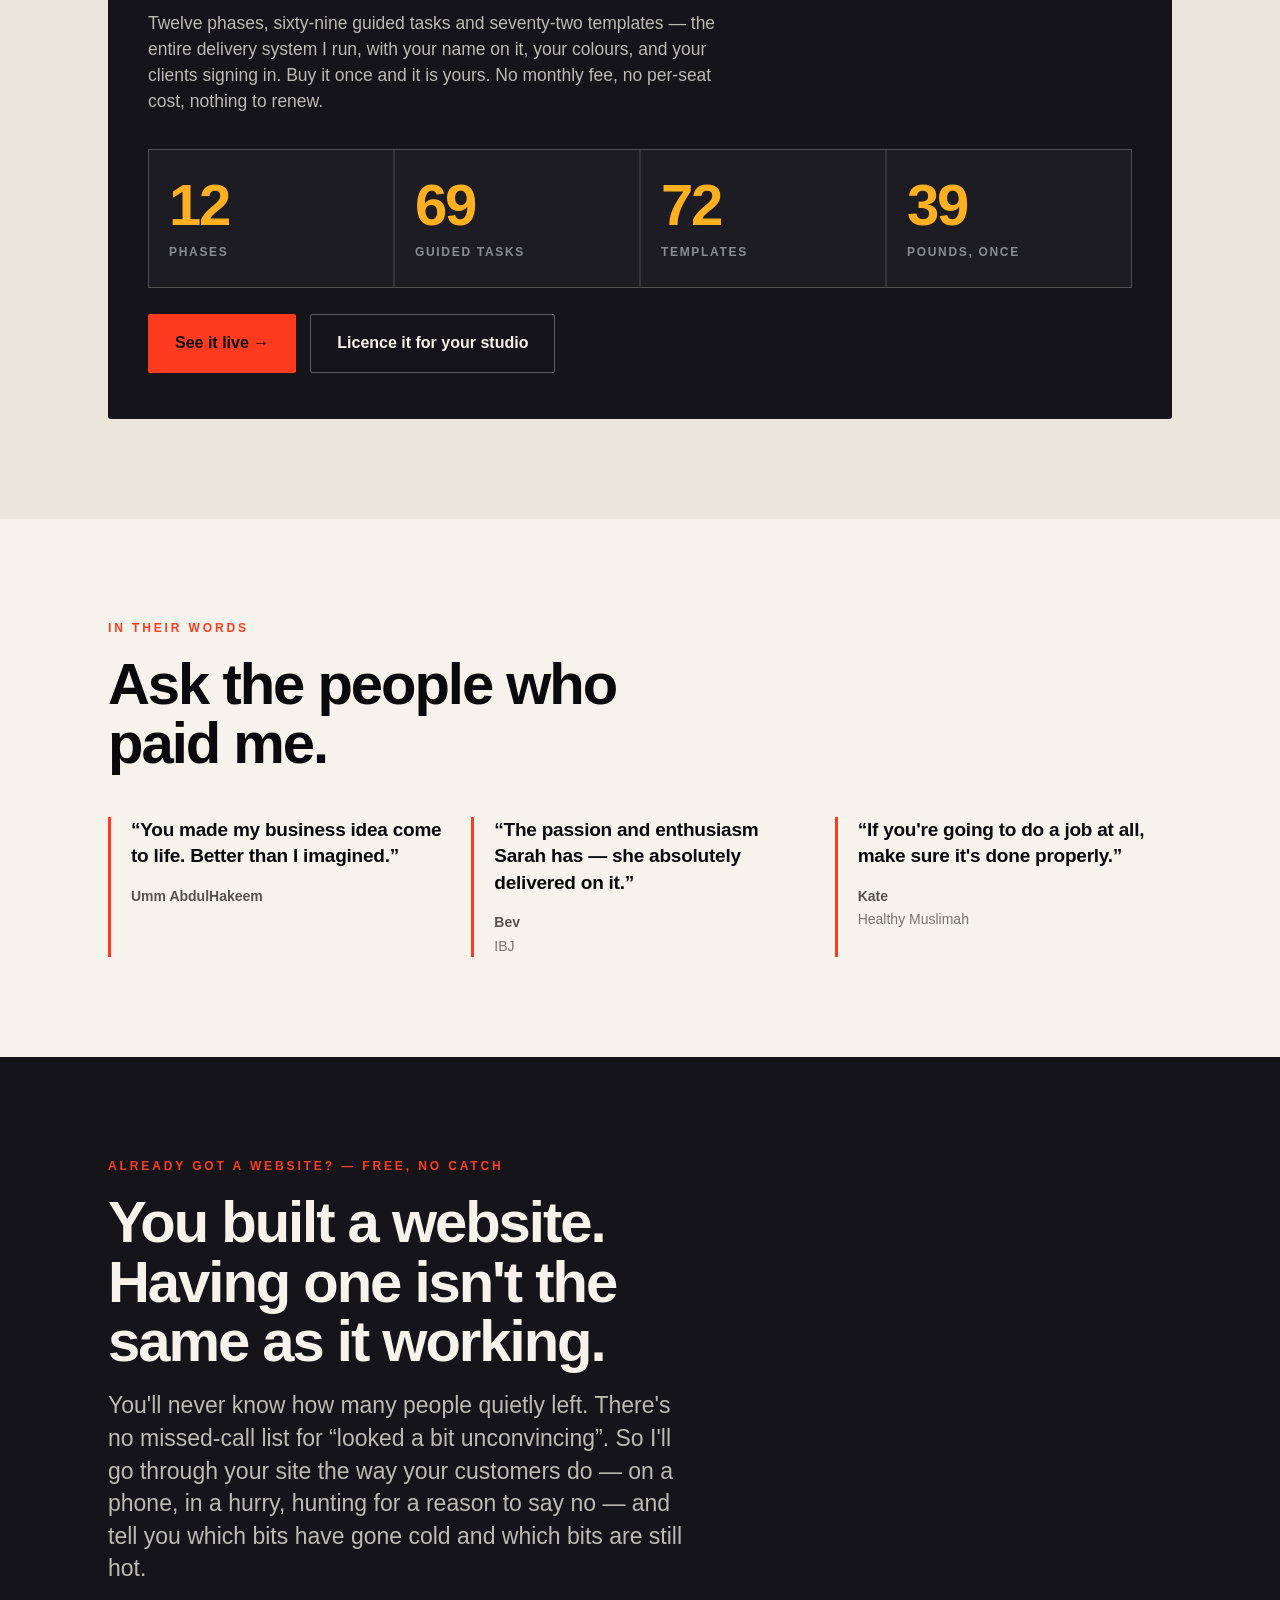
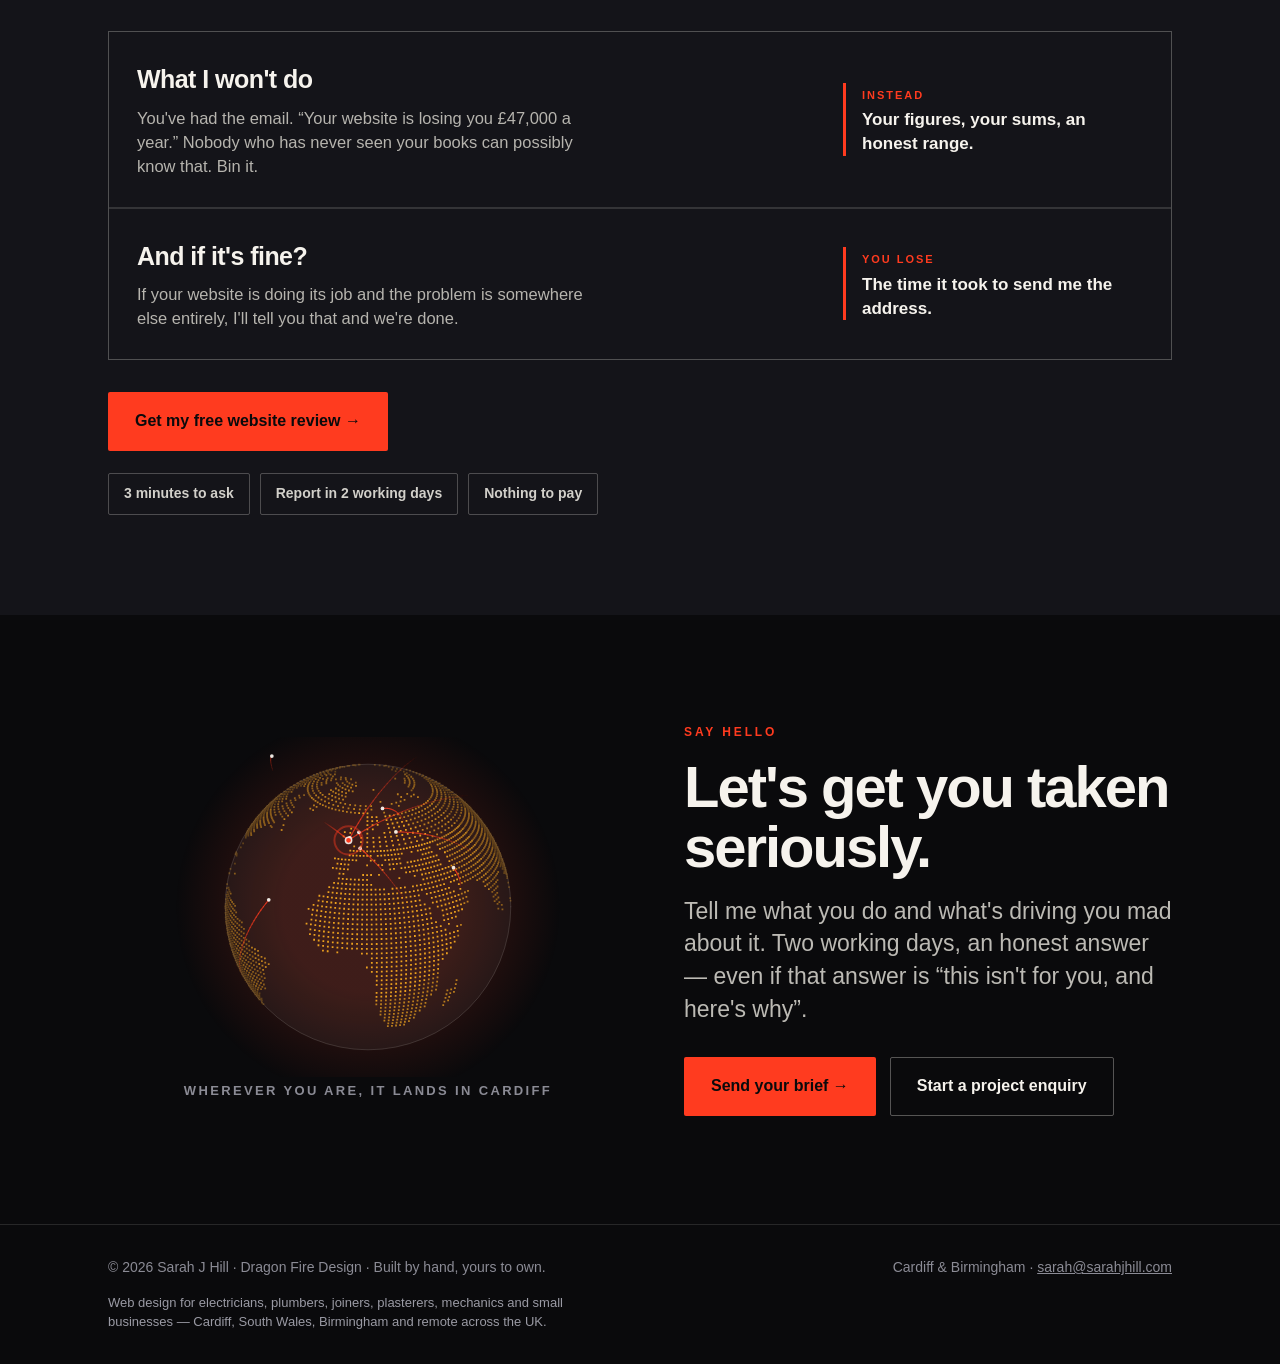
==== commit 5afa700e: "Replace generic "Email me" with "Send your brief" -> intake form The closing CTA on every page now p" ====
--- a/index.html
+++ b/index.html
@@ -455,7 +455,7 @@
     <p class="lead stand">Tell me what you do and what's driving you mad about it. Two working days,
       an honest answer &mdash; even if that answer is &ldquo;this isn't for you, and here's why&rdquo;.</p>
     <div class="cta-row stand" style="margin-top:32px;">
-      <a class="btn btn-primary" href="mailto:sarah@sarahjhill.com">Email me &rarr;</a>
+      <a class="btn btn-primary" href="https://sarahjhill.github.io/project-os/#templates" target="_blank" rel="noopener">Send your brief &rarr;</a>
       <a class="btn btn-ghost" href="project-os.html">Start a project enquiry</a>
     </div>
    </div>
